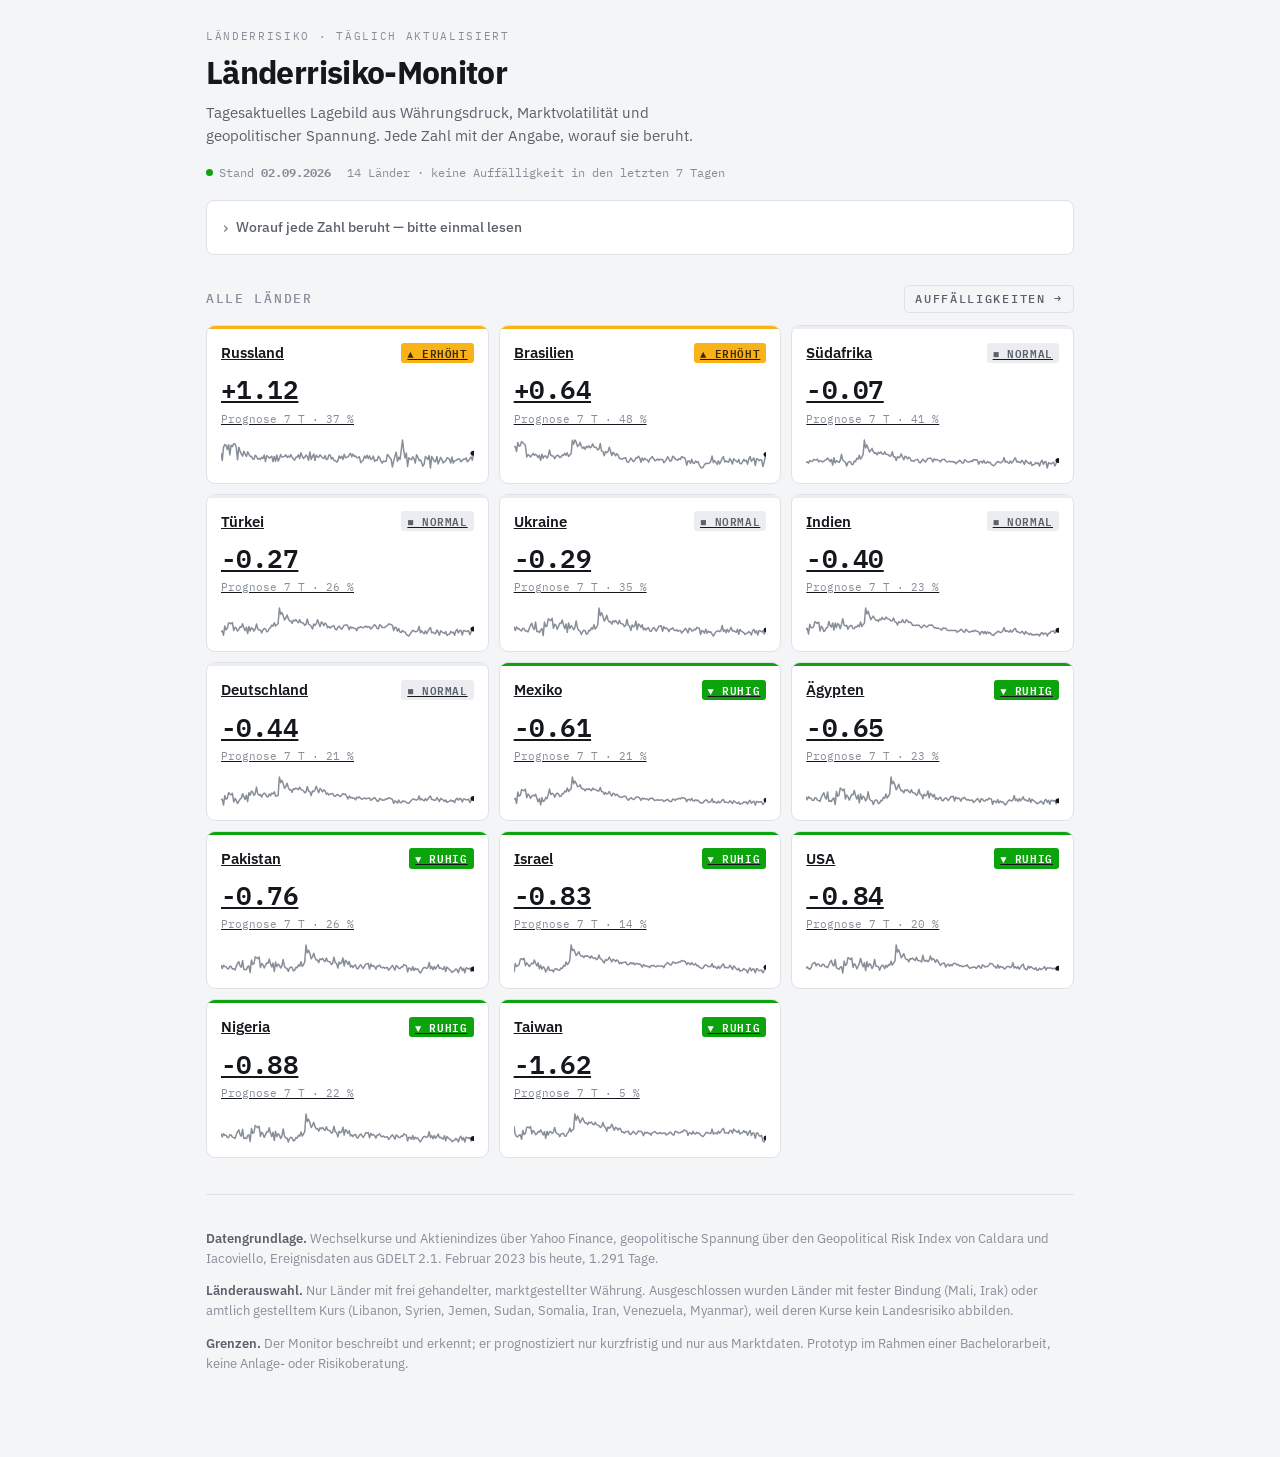
==== docs/index.html @ 59c21e2c "Auffälligkeit nur bei plötzlicher Bewegung; Ägypten robust" ====
<!doctype html>
<html lang="de">
<head>
<meta charset="utf-8">
<meta name="viewport" content="width=device-width,initial-scale=1">
<meta name="description" content="Tagesaktuelles Länderrisiko aus Währungsdruck, Marktvolatilität und geopolitischer Spannung.">
<meta name="color-scheme" content="light dark">
<title>Länderrisiko-Monitor</title>
<link rel="stylesheet" href="https://fonts.googleapis.com/css2?family=IBM+Plex+Sans:wght@400;500;600;700&family=IBM+Plex+Mono:wght@400;500;600&display=swap">
<style>
:root{
  --bg:#F4F5F7; --card:#FFFFFF; --sunk:#EBEDF1;
  --ink:#14171C; --ink2:#5A616B; --ink3:#878E99;
  --line:#DEE1E7; --line2:#EAECF0;
  --s1:#2a78d6; --s2:#eb6834; --s3:#1baf7a;
  --good:#0ca30c; --warn:#fab219; --serious:#ec835a; --crit:#d03b3b;
  --surface-viz:#fcfcfb;
  --shadow:0 1px 2px rgba(15,20,30,.06),0 6px 20px -10px rgba(15,20,30,.16);
  --sans:"IBM Plex Sans",system-ui,-apple-system,"Segoe UI",sans-serif;
  --mono:"IBM Plex Mono",ui-monospace,Menlo,monospace;
}
@media (prefers-color-scheme:dark){:root:not([data-theme="light"]){
  --bg:#0E1013; --card:#161A1F; --sunk:#1D2228;
  --ink:#E9ECF1; --ink2:#A2AAB6; --ink3:#727A87;
  --line:#272D35; --line2:#1F242B;
  --s1:#3987e5; --s2:#d95926; --s3:#199e70;
  --surface-viz:#1a1a19;
  --shadow:0 1px 2px rgba(0,0,0,.5),0 6px 20px -10px rgba(0,0,0,.7);
}}
:root[data-theme="dark"]{
  --bg:#0E1013; --card:#161A1F; --sunk:#1D2228;
  --ink:#E9ECF1; --ink2:#A2AAB6; --ink3:#727A87;
  --line:#272D35; --line2:#1F242B;
  --s1:#3987e5; --s2:#d95926; --s3:#199e70;
  --surface-viz:#1a1a19;
  --shadow:0 1px 2px rgba(0,0,0,.5),0 6px 20px -10px rgba(0,0,0,.7);
}
*{box-sizing:border-box}
body{background:var(--bg);color:var(--ink);font-family:var(--sans);font-size:15px;line-height:1.55;margin:0;-webkit-font-smoothing:antialiased}
.wrap{max-width:900px;margin:0 auto;padding:0 16px 72px}
header{padding:28px 0 18px}
.eyebrow{font-family:var(--mono);font-size:10.5px;letter-spacing:.16em;text-transform:uppercase;color:var(--ink3);margin:0 0 10px}
h1{font-size:clamp(24px,6vw,32px);font-weight:700;letter-spacing:-.02em;margin:0 0 10px;line-height:1.15}
.sub{color:var(--ink2);font-size:15px;margin:0 0 16px;max-width:60ch}
.stand{font-family:var(--mono);font-size:12px;color:var(--ink3);display:flex;gap:16px;flex-wrap:wrap;align-items:center}
.dot{width:7px;height:7px;border-radius:50%;background:var(--good);display:inline-block;margin-right:6px;vertical-align:1px}

details.method{background:var(--card);border:1px solid var(--line);border-radius:8px;margin:0 0 24px;overflow:hidden}
details.method summary{padding:13px 16px;cursor:pointer;font-size:13.5px;font-weight:500;color:var(--ink2);list-style:none;display:flex;align-items:center;gap:8px}
details.method summary::-webkit-details-marker{display:none}
details.method summary::before{content:"›";font-size:17px;color:var(--ink3);transition:transform .15s;display:inline-block}
details.method[open] summary::before{transform:rotate(90deg)}
.mbody{padding:0 16px 16px;font-size:13.5px;color:var(--ink2);border-top:1px solid var(--line2)}
.mbody p{margin:13px 0 0}
.mbody b{color:var(--ink);font-weight:600}

h2{font-size:13px;font-family:var(--mono);letter-spacing:.13em;text-transform:uppercase;color:var(--ink3);font-weight:500;margin:30px 0 12px}

.grid{display:grid;grid-template-columns:repeat(auto-fill,minmax(210px,1fr));gap:10px}
.ccard{background:var(--card);border:1px solid var(--line);border-radius:9px;padding:0;cursor:pointer;text-align:left;font:inherit;color:inherit;overflow:hidden;transition:border-color .12s,transform .12s;position:relative}
.ccard:hover{border-color:var(--ink3)}
.ccard:focus-visible{outline:2px solid var(--s1);outline-offset:2px}
.ccard[aria-pressed="true"]{border-color:var(--ink);box-shadow:var(--shadow)}
.stripe{height:3px;width:100%}
.cin{padding:12px 14px 13px}
.cname{font-weight:600;font-size:15px;display:flex;align-items:center;justify-content:space-between;gap:8px;margin-bottom:2px}
.cstat{font-family:var(--mono);font-size:10.5px;letter-spacing:.06em;text-transform:uppercase;padding:2px 6px;border-radius:3px;white-space:nowrap}
.cval{font-family:var(--mono);font-size:26px;font-weight:600;letter-spacing:-.02em;font-variant-numeric:tabular-nums;margin:4px 0 0}
.cmeta{font-family:var(--mono);font-size:11px;color:var(--ink3);margin-top:2px}
.spark{display:block;width:100%;height:34px;margin-top:8px}
.badge{position:absolute;top:11px;right:12px;font-family:var(--mono);font-size:9.5px;letter-spacing:.06em;text-transform:uppercase;background:var(--crit);color:#fff;padding:2px 5px;border-radius:3px}

.panel{background:var(--card);border:1px solid var(--line);border-radius:10px;box-shadow:var(--shadow);margin-top:14px;overflow:hidden}
.phead{padding:18px 18px 0;display:flex;flex-wrap:wrap;gap:18px 28px;align-items:flex-start}
.pt{font-size:21px;font-weight:700;letter-spacing:-.01em;margin:0;flex:1 1 100%}
.kpi{min-width:96px}
.klab{font-family:var(--mono);font-size:10px;letter-spacing:.1em;text-transform:uppercase;color:var(--ink3);margin-bottom:3px}
.kval{font-family:var(--mono);font-size:22px;font-weight:600;font-variant-numeric:tabular-nums;letter-spacing:-.02em}
.knote{font-size:11.5px;color:var(--ink3);margin-top:1px}

.vizwrap{padding:16px 18px 6px}
.legend{display:flex;gap:16px;flex-wrap:wrap;font-size:12.5px;color:var(--ink2);margin-bottom:10px}
.lg{display:flex;align-items:center;gap:6px}
.lgm{width:14px;height:2.5px;border-radius:2px;display:inline-block}
svg.chart{display:block;width:100%;height:auto;background:transparent;touch-action:pan-y}
/* Direktbeschriftung der Kurven nur, wenn Platz ist. Auf schmalen Schirmen
   uebernehmen Legende und Tabellenansicht die Identifikation der Serien. */
@media (max-width:640px){ .serienlabel{display:none} }
.tip{position:absolute;pointer-events:none;background:var(--card);border:1px solid var(--line);border-radius:6px;padding:8px 10px;font-family:var(--mono);font-size:11.5px;box-shadow:var(--shadow);opacity:0;transition:opacity .1s;z-index:5;white-space:nowrap}
.tip b{font-family:var(--sans);font-size:12px}
.tiprow{display:flex;justify-content:space-between;gap:14px;margin-top:3px}

.news{padding:4px 18px 18px}
.nday{border-top:1px solid var(--line2);padding:12px 0 2px}
.ndate{font-family:var(--mono);font-size:11px;color:var(--ink3);letter-spacing:.05em;margin-bottom:7px;display:flex;align-items:center;gap:8px}
.nitem{display:block;color:var(--ink);text-decoration:none;font-size:14px;padding:5px 0;border-bottom:1px solid transparent;line-height:1.4}
.nitem:hover{color:var(--s1)}
.ng{font-family:var(--mono);font-size:11px;color:var(--crit);margin-left:7px}
.empty{color:var(--ink3);font-size:13.5px;padding:14px 0}

footer{margin-top:36px;padding-top:20px;border-top:1px solid var(--line);font-size:12.5px;color:var(--ink3);line-height:1.6}
footer b{color:var(--ink2);font-weight:600}
.tblbtn{background:none;border:1px solid var(--line);color:var(--ink2);font:inherit;font-size:12px;padding:4px 10px;border-radius:5px;cursor:pointer;margin-left:auto}
.tblbtn:hover{border-color:var(--ink3)}
table{border-collapse:collapse;width:100%;font-size:12.5px;font-variant-numeric:tabular-nums;margin-top:10px}
th,td{text-align:right;padding:5px 8px;border-bottom:1px solid var(--line2);white-space:nowrap}
th:first-child,td:first-child{text-align:left}
thead th{font-family:var(--mono);font-size:10px;letter-spacing:.07em;text-transform:uppercase;color:var(--ink3);font-weight:500}
tbody td{font-family:var(--mono)}
.scroll{overflow-x:auto;max-height:300px;overflow-y:auto}

/* ---------- Länderseite ---------- */
.navbar{position:sticky;top:0;z-index:10;background:var(--bg);border-bottom:1px solid var(--line);
  display:flex;align-items:center;gap:12px;padding:12px 0;margin:0 0 18px}
.back{background:var(--card);border:1px solid var(--line);color:var(--ink);font:inherit;font-size:14px;
  padding:7px 13px 7px 10px;border-radius:7px;cursor:pointer;display:inline-flex;align-items:center;gap:6px}
.back:hover{border-color:var(--ink3)}
.back:focus-visible{outline:2px solid var(--s1);outline-offset:2px}
.navtitle{font-weight:600;font-size:16px}
.navstat{margin-left:auto;font-family:var(--mono);font-size:10.5px;letter-spacing:.06em;
  text-transform:uppercase;padding:3px 8px;border-radius:4px}
.hero{background:var(--card);border:1px solid var(--line);border-radius:11px;padding:20px;margin-bottom:12px;box-shadow:var(--shadow)}
.heroval{font-family:var(--mono);font-size:44px;font-weight:600;letter-spacing:-.03em;line-height:1;font-variant-numeric:tabular-nums}
.herolab{font-family:var(--mono);font-size:10.5px;letter-spacing:.1em;text-transform:uppercase;color:var(--ink3);margin-bottom:8px}
.heronote{font-size:13.5px;color:var(--ink2);margin-top:9px}
.kpis{display:grid;grid-template-columns:1fr 1fr;gap:10px;margin-bottom:12px}
.kbox{background:var(--card);border:1px solid var(--line);border-radius:9px;padding:14px 15px}
.sect{background:var(--card);border:1px solid var(--line);border-radius:11px;margin-bottom:12px;overflow:hidden}
.secthead{padding:15px 17px 0;display:flex;align-items:center;gap:10px;flex-wrap:wrap}
.secttitle{font-size:15px;font-weight:600;margin:0}
.sectnote{font-size:12.5px;color:var(--ink3);padding:2px 17px 0;margin:0 0 6px}
@media (max-width:520px){.heroval{font-size:38px}.kpis{grid-template-columns:1fr}}
</style>
</head>
<body>


<div class="wrap">

<section id="view-uebersicht">
  <header>
    <p class="eyebrow">Länderrisiko · täglich aktualisiert</p>
    <h1>Länderrisiko-Monitor</h1>
    <p class="sub">Tagesaktuelles Lagebild aus Währungsdruck, Marktvolatilität und geopolitischer Spannung. Jede Zahl mit der Angabe, worauf sie beruht.</p>
    <div class="stand"><span><span class="dot"></span>Stand <b id="stand"></b></span><span id="anzahl"></span></div>
  </header>

  <details class="method">
    <summary>Worauf jede Zahl beruht — bitte einmal lesen</summary>
    <div class="mbody">
      <p><b>Risikostand</b> ist ein z-Wert: wie weit das heutige Niveau vom eigenen Normalzustand des Landes der letzten 120 Tage abweicht. 0 bedeutet normal, +2 ungewöhnlich hoch. Er ist <b>beschreibend</b>, keine Vorhersage.</p>
      <p><b>Auffälligkeit</b> markiert Tage, an denen die Bewegung mehr als das 2,5-fache ihrer üblichen Streuung beträgt oder das Niveau über +1,5 liegt. Eine Messung der Gegenwart, kein Warnsignal für die Zukunft.</p>
      <p><b>Prognose 7 Tage</b> schätzt die Wahrscheinlichkeit, dass der Risikostand in einer Woche über +1,0 liegt — <b>ausschließlich aus der Eigenhistorie des Risikoindex</b>, nicht aus Nachrichtendaten. Daneben steht die auf einem abgetrennten Testfenster gemessene Güte.</p>
      <p><b>Keine Monatsprognose.</b> Auf 21 Tage Vorlauf liegt selbst das beste Modell auf Zufallsniveau.</p>
      <p><b>Nachrichten</b> aus GDELT, ausgewählt nach dem negativsten Goldstein-Wert des Tages, Überschriften aus den Quell-URLs abgeleitet. GDELT liefert hier <b>Kontext, keine Prognose</b>: in 47 geprüften Konstellationen war kein Prognosebeitrag nachweisbar.</p>
    </div>
  </details>

  <h2 style="display:flex;align-items:center;gap:12px">Alle Länder
    <a href="#/historie" class="tblbtn" style="margin-left:auto;text-decoration:none">Auffälligkeiten →</a></h2>
  <div class="grid" id="grid"></div>

  <footer>
    <p><b>Datengrundlage.</b> Wechselkurse und Aktienindizes über Yahoo Finance, geopolitische Spannung über den Geopolitical Risk Index von Caldara und Iacoviello, Ereignisdaten aus GDELT 2.1. Februar 2023 bis heute, 1.291 Tage.</p>
    <p><b>Länderauswahl.</b> Nur Länder mit frei gehandelter, marktgestellter Währung. Ausgeschlossen wurden Länder mit fester Bindung (Mali, Irak) oder amtlich gestelltem Kurs (Libanon, Syrien, Jemen, Sudan, Somalia, Iran, Venezuela, Myanmar), weil deren Kurse kein Landesrisiko abbilden.</p>
    <p><b>Grenzen.</b> Der Monitor beschreibt und erkennt; er prognostiziert nur kurzfristig und nur aus Marktdaten. Prototyp im Rahmen einer Bachelorarbeit, keine Anlage- oder Risikoberatung.</p>
  </footer>
</section>

<section id="view-land" hidden></section>
<section id="view-historie" hidden></section>
</div>
<script>
(async function(){
let D;
try{
  const r = await fetch("dashboard_data.json?v="+Date.now());
  if(!r.ok) throw new Error(r.status);
  D = await r.json();
}catch(e){
  document.querySelector(".wrap").innerHTML =
    '<div style="padding:60px 0;text-align:center;color:var(--ink2)">'+
    '<h1 style="font-size:20px;margin:0 0 10px">Daten nicht erreichbar</h1>'+
    '<p style="font-size:14px">Die Datei <code>dashboard_data.json</code> konnte nicht geladen werden. '+
    'Beim lokalen Öffnen bitte einen kleinen Server nutzen: <code>python3 -m http.server</code>.</p></div>';
  return;
}
const KAT = {waehrung:{n:"Währungsdruck",c:"var(--s1)"},markt:{n:"Marktvolatilität",c:"var(--s2)"},geopolitik:{n:"Geopolitik",c:"var(--s3)"}};

function stufe(z){
  if(z===null||z===undefined) return {l:"keine Daten",c:"var(--ink3)",bg:"var(--sunk)",i:"–"};
  if(z>=1.5) return {l:"hoch",c:"#fff",bg:"var(--crit)",i:"▲"};
  if(z>=0.5) return {l:"erhöht",c:"#3a2a08",bg:"var(--warn)",i:"▲"};
  if(z>=-0.5) return {l:"normal",c:"var(--ink2)",bg:"var(--sunk)",i:"■"};
  return {l:"ruhig",c:"#fff",bg:"var(--good)",i:"▼"};
}
const fmtD = s => { const [y,m,d]=s.split("-"); return d+"."+m+"."+y; };
const fmtD2 = s => s.slice(6,8)+"."+s.slice(4,6)+".";

function sparkline(vals){
  const v=vals.filter(x=>x!==null); if(v.length<2) return "";
  const mn=Math.min(...v), mx=Math.max(...v), r=(mx-mn)||1, W=200,H=34;
  const pts=vals.map((x,i)=>x===null?null:[i/(vals.length-1)*W,H-2-((x-mn)/r)*(H-6)]);
  let d="",started=false;
  pts.forEach(p=>{ if(!p){started=false;return;} d+=(started?"L":"M")+p[0].toFixed(1)+" "+p[1].toFixed(1)+" "; started=true; });
  const last=pts.filter(Boolean).pop();
  return '<svg class="spark" viewBox="0 0 '+W+' '+H+'" preserveAspectRatio="none" aria-hidden="true">'+
    '<path d="'+d+'" fill="none" stroke="var(--ink3)" stroke-width="1.5" vector-effect="non-scaling-stroke" stroke-linejoin="round"/>'+
    '<circle cx="'+last[0].toFixed(1)+'" cy="'+last[1].toFixed(1)+'" r="2.5" fill="var(--ink)"/></svg>';
}

const grid=document.getElementById("grid");
const vU=document.getElementById("view-uebersicht"), vL=document.getElementById("view-land"), vH=document.getElementById("view-historie");
document.getElementById("stand").textContent=fmtD(D.stand);
const codes=Object.keys(D.laender);
const nAuff=codes.filter(c=>D.laender[c].auffaellig.slice(-7).some(x=>x===1)).length;
document.getElementById("anzahl").textContent=codes.length+" Länder · "+(nAuff?nAuff+" mit Auffälligkeit in den letzten 7 Tagen":"keine Auffälligkeit in den letzten 7 Tagen");

codes.sort((a,b)=>D.laender[b].stand_z-D.laender[a].stand_z).forEach(code=>{
  const L=D.laender[code], s=stufe(L.stand_z);
  const recent=L.auffaellig.slice(-7).some(x=>x===1);
  const a=document.createElement("a");
  a.className="ccard"; a.href="#/land/"+code; a.dataset.code=code;
  a.innerHTML='<div class="stripe" style="background:'+s.bg+'"></div>'+
    (recent?'<span class="badge">auffällig</span>':'')+
    '<div class="cin"><div class="cname"><span>'+L.name+'</span>'+
    '<span class="cstat" style="background:'+s.bg+';color:'+s.c+'">'+s.i+' '+s.l+'</span></div>'+
    '<div class="cval">'+(L.stand_z>0?"+":"")+L.stand_z.toFixed(2)+'</div>'+
    '<div class="cmeta">'+(L.prognose_7t===null?'Prognose noch nicht verfügbar':'Prognose 7 T · '+Math.round(L.prognose_7t*100)+' %')+'</div>'+
    sparkline(L.risiko)+'</div>';
  grid.appendChild(a);
});

function chart(L){
  const W=760,H=250,PL=34,PR=14,PT=12,PB=26;
  const kats=Object.keys(L.kategorien);
  let all=[]; kats.forEach(k=>L.kategorien[k].forEach(v=>{if(v!==null)all.push(v)}));
  L.risiko.forEach(v=>{if(v!==null)all.push(v)});
  if(!all.length) return '<p class="empty">Keine Verlaufsdaten vorhanden.</p>';
  const mn=Math.min(...all), mx=Math.max(...all), pad=(mx-mn)*0.08||1;
  const y0=mn-pad, y1=mx+pad;
  const X=i=>PL+i/(L.daten.length-1)*(W-PL-PR);
  const Y=v=>PT+(1-(v-y0)/(y1-y0))*(H-PT-PB);
  const path=(arr)=>{let d="",st=false;arr.forEach((v,i)=>{if(v===null){st=false;return;}d+=(st?"L":"M")+X(i).toFixed(1)+" "+Y(v).toFixed(1)+" ";st=true;});return d;};

  let g="";
  [-3,-2,-1,0,1,2,3].filter(t=>t>y0&&t<y1).forEach(t=>{
    g+='<line x1="'+PL+'" y1="'+Y(t).toFixed(1)+'" x2="'+(W-PR)+'" y2="'+Y(t).toFixed(1)+'" stroke="var(--line)" stroke-width="1" stroke-dasharray="'+(t===0?"":"2 4")+'"/>'+
       '<text x="'+(PL-7)+'" y="'+(Y(t)+3.5).toFixed(1)+'" text-anchor="end" font-family="var(--mono)" font-size="10" fill="var(--ink3)">'+(t>0?"+":"")+t+'</text>';
  });
  let ticks="";
  const step=Math.max(1,Math.floor(L.daten.length/5));
  for(let i=0;i<L.daten.length;i+=step){
    ticks+='<text x="'+X(i).toFixed(1)+'" y="'+(H-8)+'" text-anchor="middle" font-family="var(--mono)" font-size="10" fill="var(--ink3)">'+fmtD(L.daten[i]).slice(0,6)+'</text>';
  }
  let auf="";
  L.auffaellig.forEach((a,i)=>{ if(a===1) auf+='<line x1="'+X(i).toFixed(1)+'" y1="'+PT+'" x2="'+X(i).toFixed(1)+'" y2="'+(H-PB)+'" stroke="var(--crit)" stroke-width="1" opacity=".16"/>'; });

  let lines='<path d="'+path(L.risiko)+'" fill="none" stroke="var(--ink)" stroke-width="2.5" stroke-linejoin="round" opacity=".92"/>';
  kats.forEach(k=>{ lines+='<path d="'+path(L.kategorien[k])+'" fill="none" stroke="'+KAT[k].c+'" stroke-width="2" stroke-linejoin="round"/>'; });
  // Keine Direktbeschriftung: am rechten Rand enden die Kurven oft dicht
  // beieinander, die Beschriftungen wuerden sich ueberlagern. Identitaet
  // tragen die Legende darueber und die Tabellenansicht.
  const labels="";
  return '<svg class="chart" viewBox="0 0 '+W+' '+H+'" role="img" aria-label="Risikoverlauf '+L.name+'">'+
    g+auf+ticks+lines+labels+
    '<rect x="'+PL+'" y="'+PT+'" width="'+(W-PL-PR)+'" height="'+(H-PT-PB)+'" fill="transparent"/>'+
    '<line id="cross" x1="0" y1="'+PT+'" x2="0" y2="'+(H-PB)+'" stroke="var(--ink3)" stroke-width="1" opacity="0"/></svg>';
}

function tabelle(L){
  const kats=Object.keys(L.kategorien);
  let h='<div class="scroll"><table><thead><tr><th>Datum</th><th>Risiko</th>'+
    kats.map(k=>'<th>'+KAT[k].n+'</th>').join("")+'<th>Auffällig</th></tr></thead><tbody>';
  for(let i=L.daten.length-1;i>=0;i--){
    h+='<tr><td>'+fmtD(L.daten[i])+'</td><td>'+(L.risiko[i]===null?"–":L.risiko[i].toFixed(2))+'</td>'+
      kats.map(k=>'<td>'+(L.kategorien[k][i]===null?"–":L.kategorien[k][i].toFixed(2))+'</td>').join("")+
      '<td>'+(L.auffaellig[i]?"ja":"")+'</td></tr>';
  }
  return h+'</tbody></table></div>';
}

function nachrichtenBlock(L){
  const tage=Object.keys(L.nachrichten).sort().reverse();
  if(!tage.length) return '<p class="empty" style="padding:0 17px 16px">Für die letzten Tage liegen keine ableitbaren Überschriften vor.</p>';
  const auffTage=new Set(L.daten.filter((_,i)=>L.auffaellig[i]===1).map(d=>d.replace(/-/g,"")));
  return tage.map(t=>{
    const auff=auffTage.has(t);
    return '<div class="nday"><div class="ndate">'+fmtD2(t)+
      (auff?' <span style="color:var(--crit)">· auffälliger Tag</span>':"")+'</div>'+
      L.nachrichten[t].map(n=>'<a class="nitem" href="'+n.url+'" target="_blank" rel="noopener">'+
        n.titel+'<span class="ng">'+n.gold+'</span></a>').join("")+'</div>';
  }).join("");
}

function landSeite(code){
  const L=D.laender[code], s=stufe(L.stand_z);
  const kats=Object.keys(L.kategorien);
  const idx=codes.indexOf(code);
  const rang=[...codes].sort((a,b)=>D.laender[b].stand_z-D.laender[a].stand_z).indexOf(code)+1;

  vL.innerHTML='<div class="navbar"><button class="back" id="zurueck">‹ Alle Länder</button>'+
    '<span class="navtitle">'+L.name+'</span>'+
    '<span class="navstat" style="background:'+s.bg+';color:'+s.c+'">'+s.i+' '+s.l+'</span></div>'+

    '<div class="hero"><div class="herolab">Risikostand · '+fmtD(L.stand_datum)+'</div>'+
    '<div class="heroval" style="color:'+(L.stand_z>=0.5?"var(--crit)":"var(--ink)")+'">'+
      (L.stand_z>0?"+":"")+L.stand_z.toFixed(2)+'</div>'+
    '<p class="heronote">Abweichung vom eigenen Normalzustand der letzten 120 Tage. '+
      'Platz '+rang+' von '+codes.length+' im heutigen Vergleich. Beschreibend, keine Vorhersage.</p></div>'+

    '<div class="kpis">'+
    '<div class="kbox"><div class="klab">Prognose 7 Tage</div><div class="kval">'+Math.round(L.prognose_7t*100)+' %</div>'+
      '<div class="knote">Güte AUC '+L.prognose_auc.toFixed(2)+' · nur Marktdaten, ohne GDELT</div></div>'+
    '<div class="kbox"><div class="klab">Auffällige Tage</div><div class="kval">'+L.auffaellig.reduce((a,b)=>a+b,0)+'</div>'+
      '<div class="knote">von '+L.daten.length+' gezeigten Tagen</div></div></div>'+

    '<div class="sect"><div class="secthead"><h3 class="secttitle">Verlauf nach Kategorie</h3>'+
      '<button class="tblbtn" id="tbtn">Tabelle</button></div>'+
      '<p class="sectnote">Alle Kurven als z-Werte, dadurch untereinander vergleichbar.</p>'+
      '<div class="vizwrap"><div class="legend">'+
      '<span class="lg"><span class="lgm" style="background:var(--ink)"></span>Gesamtrisiko</span>'+
      kats.map(k=>'<span class="lg"><span class="lgm" style="background:'+KAT[k].c+'"></span>'+KAT[k].n+'</span>').join("")+
      '<span class="lg"><span class="lgm" style="background:var(--crit);opacity:.3"></span>auffälliger Tag</span></div>'+
      '<div style="position:relative" id="cwrap">'+chart(L)+'<div class="tip" id="tip"></div></div>'+
      '<div id="tbl" hidden>'+tabelle(L)+'</div></div></div>'+

    '<div class="sect"><div class="secthead"><h3 class="secttitle">Aktuelle Ereignisse</h3></div>'+
      '<p class="sectnote">Meldungen mit dem stärksten Konfliktbezug je Tag, neueste zuerst. '+
      'Die Zahl rechts ist der Goldstein-Wert — je negativer, desto konfliktträchtiger. '+
      'Überschriften aus den Quell-URLs abgeleitet.</p>'+
      '<div class="news">'+nachrichtenBlock(L)+'</div></div>';

  document.getElementById("zurueck").onclick=()=>{location.hash="#/";};
  const btn=document.getElementById("tbtn"), tbl=document.getElementById("tbl"),
        viz=document.querySelector("#cwrap");
  btn.onclick=()=>{ const zeigen=tbl.hidden; tbl.hidden=!zeigen; viz.parentElement.querySelector("#cwrap").hidden=zeigen;
    btn.textContent=zeigen?"Diagramm":"Tabelle"; };
  hover(L);
}

function hover(L){
  const kats=Object.keys(L.kategorien);
  const svg=document.querySelector("#cwrap svg"), tip=document.getElementById("tip"),
        cross=svg.querySelector("#cross"), wrap=document.getElementById("cwrap");
  const W=760,PL=34,PR=14;
  function move(ev){
    const r=svg.getBoundingClientRect();
    const cx=(ev.touches?ev.touches[0].clientX:ev.clientX)-r.left;
    let i=Math.round(((cx/r.width*W)-PL)/(W-PL-PR)*(L.daten.length-1));
    i=Math.max(0,Math.min(L.daten.length-1,i));
    const px=PL+i/(L.daten.length-1)*(W-PL-PR);
    cross.setAttribute("x1",px.toFixed(1)); cross.setAttribute("x2",px.toFixed(1));
    cross.setAttribute("opacity",".55");
    tip.innerHTML='<b>'+fmtD(L.daten[i])+'</b>'+
      '<div class="tiprow"><span>Gesamt</span><span>'+(L.risiko[i]===null?"–":(L.risiko[i]>0?"+":"")+L.risiko[i].toFixed(2))+'</span></div>'+
      kats.map(k=>'<div class="tiprow"><span style="color:'+KAT[k].c+'">'+KAT[k].n+'</span><span>'+
        (L.kategorien[k][i]===null?"–":(L.kategorien[k][i]>0?"+":"")+L.kategorien[k][i].toFixed(2))+'</span></div>').join("")+
      (L.auffaellig[i]?'<div class="tiprow" style="color:var(--crit)"><span>auffälliger Tag</span><span></span></div>':"");
    tip.style.opacity="1";
    const tw=tip.offsetWidth;
    tip.style.left=Math.max(0,Math.min(wrap.offsetWidth-tw,cx-tw/2))+"px";
    tip.style.top="6px";
  }
  svg.addEventListener("mousemove",move);
  svg.addEventListener("touchmove",move,{passive:true});
  svg.addEventListener("mouseleave",()=>{tip.style.opacity="0";cross.setAttribute("opacity","0")});
}

function historieDaten(){
  // Aus den Laenderreihen selbst abgeleitet, damit die Ansicht nicht von einem
  // separaten Feld abhaengt -- die Artefaktversion hat keines.
  if(Array.isArray(D.auffaelligkeiten) && D.auffaelligkeiten.length) return D.auffaelligkeiten;
  const out=[];
  Object.keys(D.laender).forEach(c=>{
    const L=D.laender[c];
    L.auffaellig.forEach((a,i)=>{ if(a===1) out.push({datum:L.daten[i],code:c,land:L.name,z:L.risiko[i]}); });
  });
  return out.sort((a,b)=>a.datum<b.datum?1:-1).slice(0,300);
}

function historieSeite(){
  const h=historieDaten();
  const nachTag={};
  h.forEach(x=>{ (nachTag[x.datum]=nachTag[x.datum]||[]).push(x); });
  const tage=Object.keys(nachTag).sort().reverse();
  const inhalt = tage.length ? tage.map(t=>{
    const eintr=nachTag[t].slice().sort((a,b)=>(b.z||0)-(a.z||0));
    return '<div class="nday"><div class="ndate">'+fmtD(t)+'</div>'+
      eintr.map(e=>{ const s=stufe(e.z);
        return '<a class="nitem" href="#/land/'+e.code+'" style="display:flex;justify-content:space-between;gap:12px;align-items:center">'+
          '<span>'+e.land+'</span><span class="cstat" style="background:'+s.bg+';color:'+s.c+'">'+
          (e.z===null?"–":(e.z>0?"+":"")+e.z.toFixed(2))+'</span></a>'; }).join("")+'</div>';
  }).join("") : '<p class="empty">Bislang keine Auffälligkeiten erfasst.</p>';

  vH.innerHTML='<div class="navbar"><button class="back" id="zurueck2">‹ Alle Länder</button>'+
    '<span class="navtitle">Auffälligkeiten</span></div>'+
    '<div class="sect"><div class="secthead"><h3 class="secttitle">Chronologie</h3></div>'+
    '<p class="sectnote">Tage, an denen ein Land ungewöhnlich stark nach oben von seinem Normalzustand abwich — '+
    'durch eine Bewegung über dem 2,5-fachen der üblichen Streuung oder ein Niveau über +1,5. Antippen öffnet das Land.</p>'+
    '<div class="news">'+inhalt+'</div></div>';
  document.getElementById("zurueck2").onclick=()=>{location.hash="#/";};
}

function route(){
  const m=location.hash.match(/^#\/land\/([A-Z]{2})$/);
  vU.hidden=true; vL.hidden=true; vH.hidden=true;
  if(m && D.laender[m[1]]){
    vL.hidden=false; landSeite(m[1]); window.scrollTo(0,0);
  }else if(location.hash==="#/historie"){
    vH.hidden=false; historieSeite(); window.scrollTo(0,0);
  }else{
    vU.hidden=false; vL.innerHTML=""; vH.innerHTML="";
  }
}
window.addEventListener("hashchange",route);
route();
})();
</script>

</body>
</html>
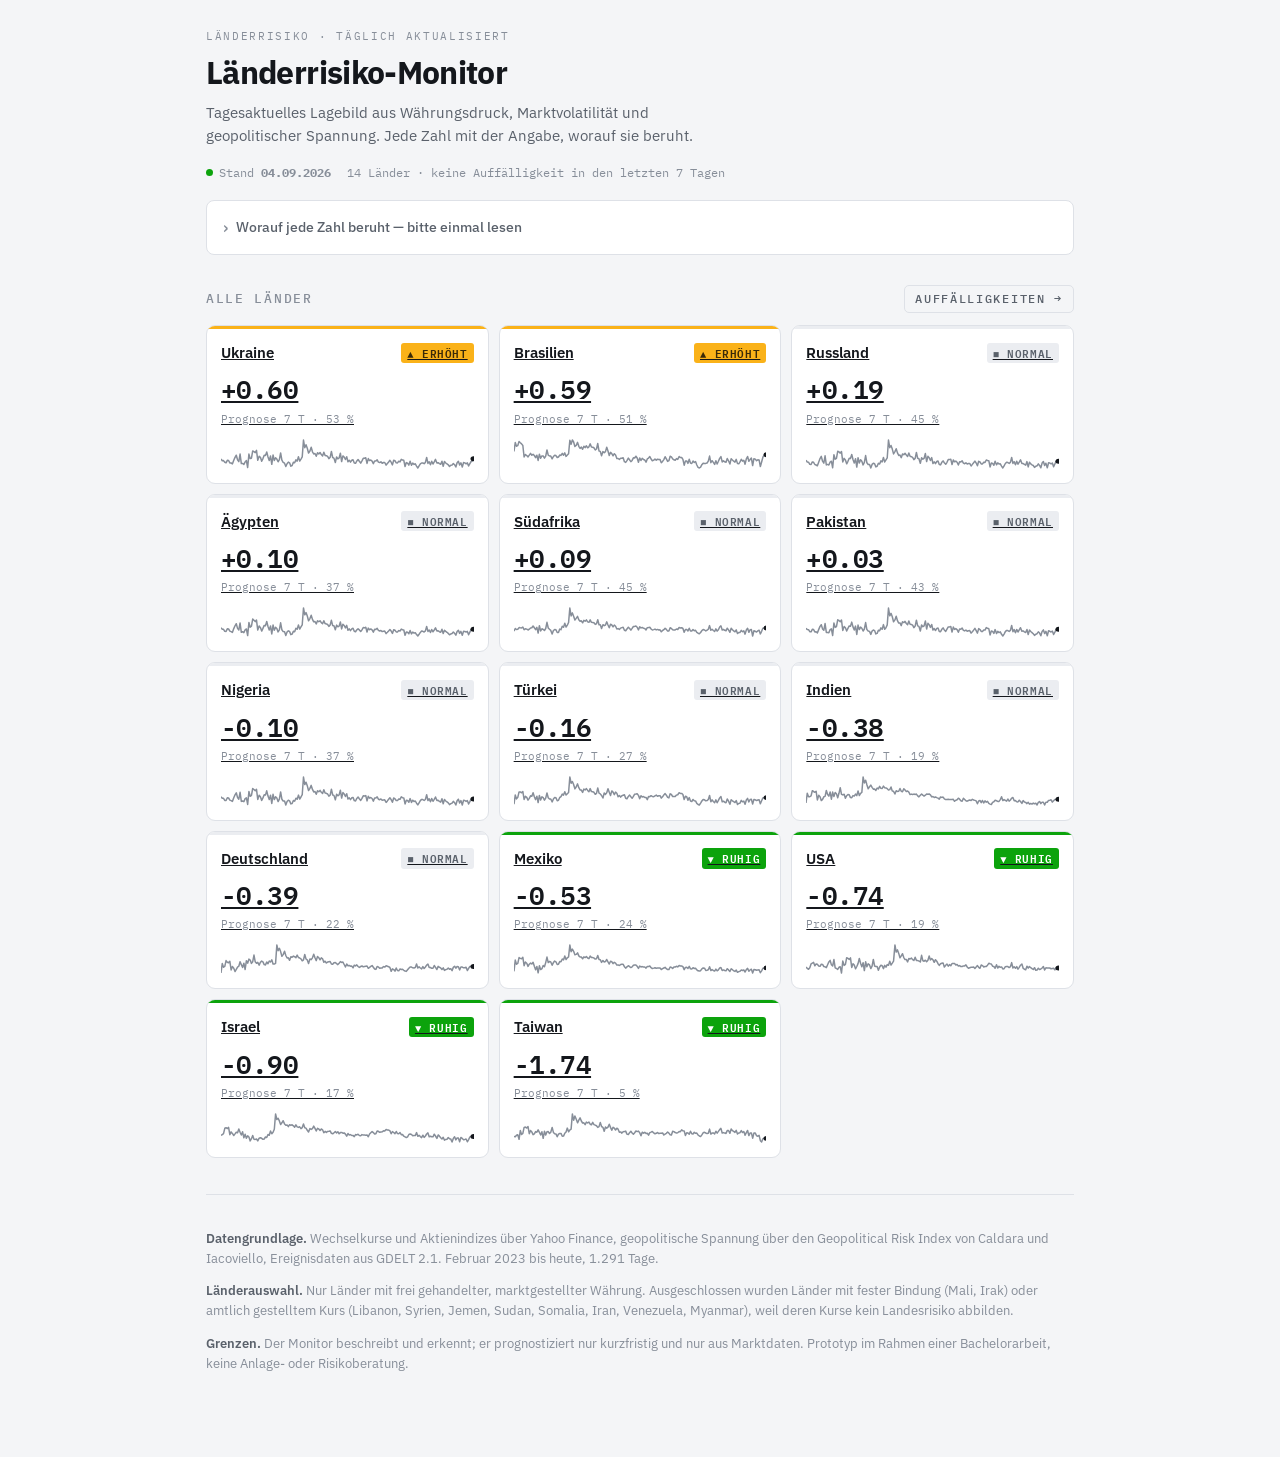
==== commit 5ea85736: "GDELT-Historie, Krisen, Weltbank-Steckbrief, Modellvergleich" ====
--- a/docs/index.html
+++ b/docs/index.html
@@ -124,12 +124,31 @@
 .herolab{font-family:var(--mono);font-size:10.5px;letter-spacing:.1em;text-transform:uppercase;color:var(--ink3);margin-bottom:8px}
 .heronote{font-size:13.5px;color:var(--ink2);margin-top:9px}
 .kpis{display:grid;grid-template-columns:1fr 1fr;gap:10px;margin-bottom:12px}
+.kpi3{grid-template-columns:1fr 1fr 1fr}
+.kbad{color:var(--ink3)}
 .kbox{background:var(--card);border:1px solid var(--line);border-radius:9px;padding:14px 15px}
+.sbrief{display:flex;flex-wrap:wrap;gap:6px 18px;margin:2px 0 10px}
+.sb{font-size:12px;color:var(--ink3);display:flex;gap:6px;align-items:baseline}
+.sb b{font-weight:600;color:var(--ink2);font-family:var(--mono);font-variant-numeric:tabular-nums}
+.sb i{font-style:normal;font-size:10.5px;opacity:.7}
+.ueber{font-size:13px;color:var(--ink2);line-height:1.55;margin:0 0 16px;max-width:70ch}
+.sbquelle{font-size:11px;color:var(--ink3);margin:-6px 0 12px}
+.krise{display:flex;gap:12px;align-items:flex-start;padding:12px 15px;border-bottom:1px solid var(--line)}
+.krise:last-child{border-bottom:none}
+.kdot{width:8px;height:8px;border-radius:50%;margin-top:6px;flex:0 0 8px}
+.ktitel{font-weight:600;font-size:13.5px;display:flex;flex-wrap:wrap;gap:8px;align-items:baseline}
+.kstufe{font-family:var(--mono);font-size:10px;letter-spacing:.08em;text-transform:uppercase;
+  border:1px solid var(--line);border-radius:4px;padding:1px 5px;color:var(--ink3)}
+.klaufend{border-color:var(--crit);color:var(--crit)}
+.kzeit{font-family:var(--mono);font-size:11px;color:var(--ink3);margin-top:2px}
+.ktext{font-size:12.5px;color:var(--ink2);margin-top:4px;line-height:1.45}
+.kzahl{font-family:var(--mono);font-size:11.5px;color:var(--ink3);margin-top:3px}
 .sect{background:var(--card);border:1px solid var(--line);border-radius:11px;margin-bottom:12px;overflow:hidden}
 .secthead{padding:15px 17px 0;display:flex;align-items:center;gap:10px;flex-wrap:wrap}
 .secttitle{font-size:15px;font-weight:600;margin:0}
 .sectnote{font-size:12.5px;color:var(--ink3);padding:2px 17px 0;margin:0 0 6px}
-@media (max-width:520px){.heroval{font-size:38px}.kpis{grid-template-columns:1fr}}
+@media (max-width:760px){.kpi3{grid-template-columns:1fr 1fr}}
+@media (max-width:520px){.heroval{font-size:38px}.kpis,.kpi3{grid-template-columns:1fr}}
 </style>
 </head>
 <body>
@@ -293,6 +312,78 @@
   }).join("");
 }
 
+// Laufende und zurueckliegende Lagen. Bewusst MIT Ende-Datum und mit dem
+// Rohanteil neben dem z-Wert: eine Lage kann abgeklungen sein, obwohl das
+// Niveau hoch bleibt -- weil das hohe Niveau die Normallage des Landes ist.
+function krisenBlock(L){
+  const K = L.krisen || [];
+  if(!K.length) return '<p class="empty" style="padding:0 17px 16px">'+
+    'Keine auff\u00e4lligen Lagen erkannt. Das hei\u00dft nicht "ruhig", sondern '+
+    '"nicht ungew\u00f6hnlich f\u00fcr dieses Land".</p>';
+  const farbe = {konflikt:'var(--crit)', protest:'#c8863c', zwang:'#7a6ea8'};
+  return K.map(function(k){
+    return '<div class="krise"><span class="kdot" style="background:'+(farbe[k.art]||'var(--ink3)')+
+      ';opacity:'+(k.laufend?1:.35)+'"></span><div style="flex:1">'+
+      '<div class="ktitel">'+k.name+
+        '<span class="kstufe'+(k.laufend?' klaufend':'')+'">'+(k.laufend?'l\u00e4uft \u00b7 ':'')+k.stufe+'</span></div>'+
+      '<div class="kzeit">'+fmtD(k.von)+' \u2013 '+(k.laufend?'heute':fmtD(k.bis))+' \u00b7 '+k.tage+' Tage</div>'+
+      '<div class="ktext">'+k.beschreibung+'</div>'+
+      '<div class="kzahl">Anteil '+String(k.anteil).replace('.',',')+' % gegen '+
+        String(k.anteil_normal).replace('.',',')+' % \u00fcblich \u00b7 Spitze '+
+        String(k.spitze_z).replace('.',',')+' \u03c3 am '+fmtD(k.spitze_am)+'</div>'+
+      '</div></div>';
+  }).join("");
+}
+
+// Steckbrief. Bewusst klein und in gedaempftem Grau: Kontext, kein
+// Blickfang. Jede Zahl traegt ihr Berichtsjahr -- die Weltbank liefert je
+// nach Land unterschiedlich aktuelle Staende, und eine Zahl ohne Jahr ist
+// eine Zahl unbekannten Alters.
+function zahl(n, k){
+  if(n>=1e9) return (n/1e9).toFixed(k===undefined?1:k).replace('.',',')+' Mrd.';
+  if(n>=1e6) return (n/1e6).toFixed(1).replace('.',',')+' Mio.';
+  if(n>=1e3) return Math.round(n).toLocaleString('de-DE');
+  return n.toFixed(1).replace('.',',');
+}
+function steckbrief(L){
+  const S = L.steckbrief || {};
+  const F = [
+    ['bevoelkerung','Bevölkerung', v=>zahl(v)],
+    ['flaeche','Fläche', v=>zahl(v)+' km\u00b2'],
+    ['bip_kopf','BIP pro Kopf', v=>Math.round(v).toLocaleString('de-DE')+' US$'],
+    ['wachstum','BIP-Wachstum', v=>(v>0?'+':'')+v.toFixed(1).replace('.',',')+' %'],
+    ['inflation','Inflation', v=>(v>0?'+':'')+v.toFixed(1).replace('.',',')+' %'],
+  ];
+  const teile = F.filter(f=>S[f[0]]).map(function(f){
+    const e=S[f[0]];
+    return '<span class="sb">'+f[1]+' <b>'+f[2](e.wert)+'</b> <i>'+e.jahr+'</i></span>';
+  });
+  let h = teile.length
+    ? '<div class="sbrief">'+teile.join('')+'</div>'+
+      '<p class="sbquelle">Quelle: Weltbank, World Development Indicators \u00b7 '+
+      'Jahr je Kennzahl angegeben.</p>'
+    : '<p class="sbquelle">Für dieses Land liegen keine Weltbank-Kennzahlen vor \u2014 '+
+      'Taiwan ist kein Mitglied der Weltbank und in ihrer Datenbank nicht enthalten.</p>';
+  if(L.ueberblick) h += '<p class="ueber">'+L.ueberblick+'</p>';
+  return h;
+}
+
+function fmtAuc(a){return a==null?'\u2014':a.toFixed(2).replace('.',',');}
+
+// Prognosekachel. Die Guete steht bewusst direkt unter der Prozentzahl und
+// nicht im Kleingedruckten: eine Prognose ohne ihre gemessene Trennschaerfe
+// ist eine Behauptung. Liegt die AUC unter 0,55, wird die Kachel gedaempft
+// dargestellt und ausdruecklich als nicht belastbar bezeichnet.
+function prognoseBox(titel, p, auc, erlaeuterung){
+  if(p===null||p===undefined) return '<div class="kbox"><div class="klab">'+titel+'</div>'+
+    '<div class="kval kbad">\u2014</div><div class="knote">Noch zu wenig Historie f\u00fcr dieses Modell.</div></div>';
+  var schwach = (auc==null || auc < 0.55);
+  return '<div class="kbox"><div class="klab">'+titel+'</div>'+
+    '<div class="kval'+(schwach?' kbad':'')+'">'+Math.round(p*100)+' %</div>'+
+    '<div class="knote">AUC '+fmtAuc(auc)+(schwach?' \u2014 nicht belastbar, Zufallsniveau':'')+
+    '<br>'+erlaeuterung+'</div></div>';
+}
+
 function landSeite(code){
   const L=D.laender[code], s=stufe(L.stand_z);
   const kats=Object.keys(L.kategorien);
@@ -303,17 +394,36 @@
     '<span class="navtitle">'+L.name+'</span>'+
     '<span class="navstat" style="background:'+s.bg+';color:'+s.c+'">'+s.i+' '+s.l+'</span></div>'+
 
+    steckbrief(L)+
+
     '<div class="hero"><div class="herolab">Risikostand · '+fmtD(L.stand_datum)+'</div>'+
     '<div class="heroval" style="color:'+(L.stand_z>=0.5?"var(--crit)":"var(--ink)")+'">'+
       (L.stand_z>0?"+":"")+L.stand_z.toFixed(2)+'</div>'+
     '<p class="heronote">Abweichung vom eigenen Normalzustand der letzten 120 Tage. '+
       'Platz '+rang+' von '+codes.length+' im heutigen Vergleich. Beschreibend, keine Vorhersage.</p></div>'+
 
-    '<div class="kpis">'+
-    '<div class="kbox"><div class="klab">Prognose 7 Tage</div><div class="kval">'+Math.round(L.prognose_7t*100)+' %</div>'+
-      '<div class="knote">Güte AUC '+L.prognose_auc.toFixed(2)+' · nur Marktdaten, ohne GDELT</div></div>'+
+    '<div class="sect"><div class="secthead"><h3 class="secttitle">Krisen</h3></div>'+
+      '<p class="sectnote">Aus den GDELT-Ereignisdaten erkannte Lagen, gemessen an der '+
+      'Normallage dieses Landes über 180 Tage. Eine Lage beginnt, wenn ihr Anteil fünf Tage '+
+      'in Folge 1,5 Standardabweichungen darüber liegt, und endet erst nach sieben Tagen '+
+      'darunter — deshalb zerfällt ein langer Konflikt nicht in viele Einzelmeldungen. '+
+      'Erkennung der Gegenwart, keine Vorhersage.</p>'+
+      krisenBlock(L)+'</div>'+
+
+    '<div class="kpis kpi3">'+
+    prognoseBox('Marktmodell', L.prognose_7t, L.prognose_auc,
+                'Fortschreibung des Index aus sich selbst.')+
+    prognoseBox('Ereignismodell', L.prognose_gdelt_7t, L.prognose_gdelt_auc,
+                'Ausschließlich GDELT-Ereignisdaten.')+
     '<div class="kbox"><div class="klab">Auffällige Tage</div><div class="kval">'+L.auffaellig.reduce((a,b)=>a+b,0)+'</div>'+
       '<div class="knote">von '+L.daten.length+' gezeigten Tagen</div></div></div>'+
+    '<p class="sectnote" style="margin:-4px 0 14px">'+
+      'Beide Prognosen schätzen dieselbe Zielgröße: Anspannung mindestens 1 Standardabweichung '+
+      'über dem eigenen 120-Tage-Mittel, in 5 Handelstagen. Die AUC misst, wie gut das Modell '+
+      'zwischen Tagen mit und ohne Folgeanspannung trennt (0,50 = Münzwurf). '+
+      'Messlatte ohne Modell — einfach das heutige Niveau fortschreiben: AUC '+
+      (L.prognose_persistenz_auc==null?'nicht berechenbar':fmtAuc(L.prognose_persistenz_auc))+'. '+
+      'Ein Modell, das diese Zahl nicht schlägt, hat nichts gelernt.</p>'+
 
     '<div class="sect"><div class="secthead"><h3 class="secttitle">Verlauf nach Kategorie</h3>'+
       '<button class="tblbtn" id="tbtn">Tabelle</button></div>'+
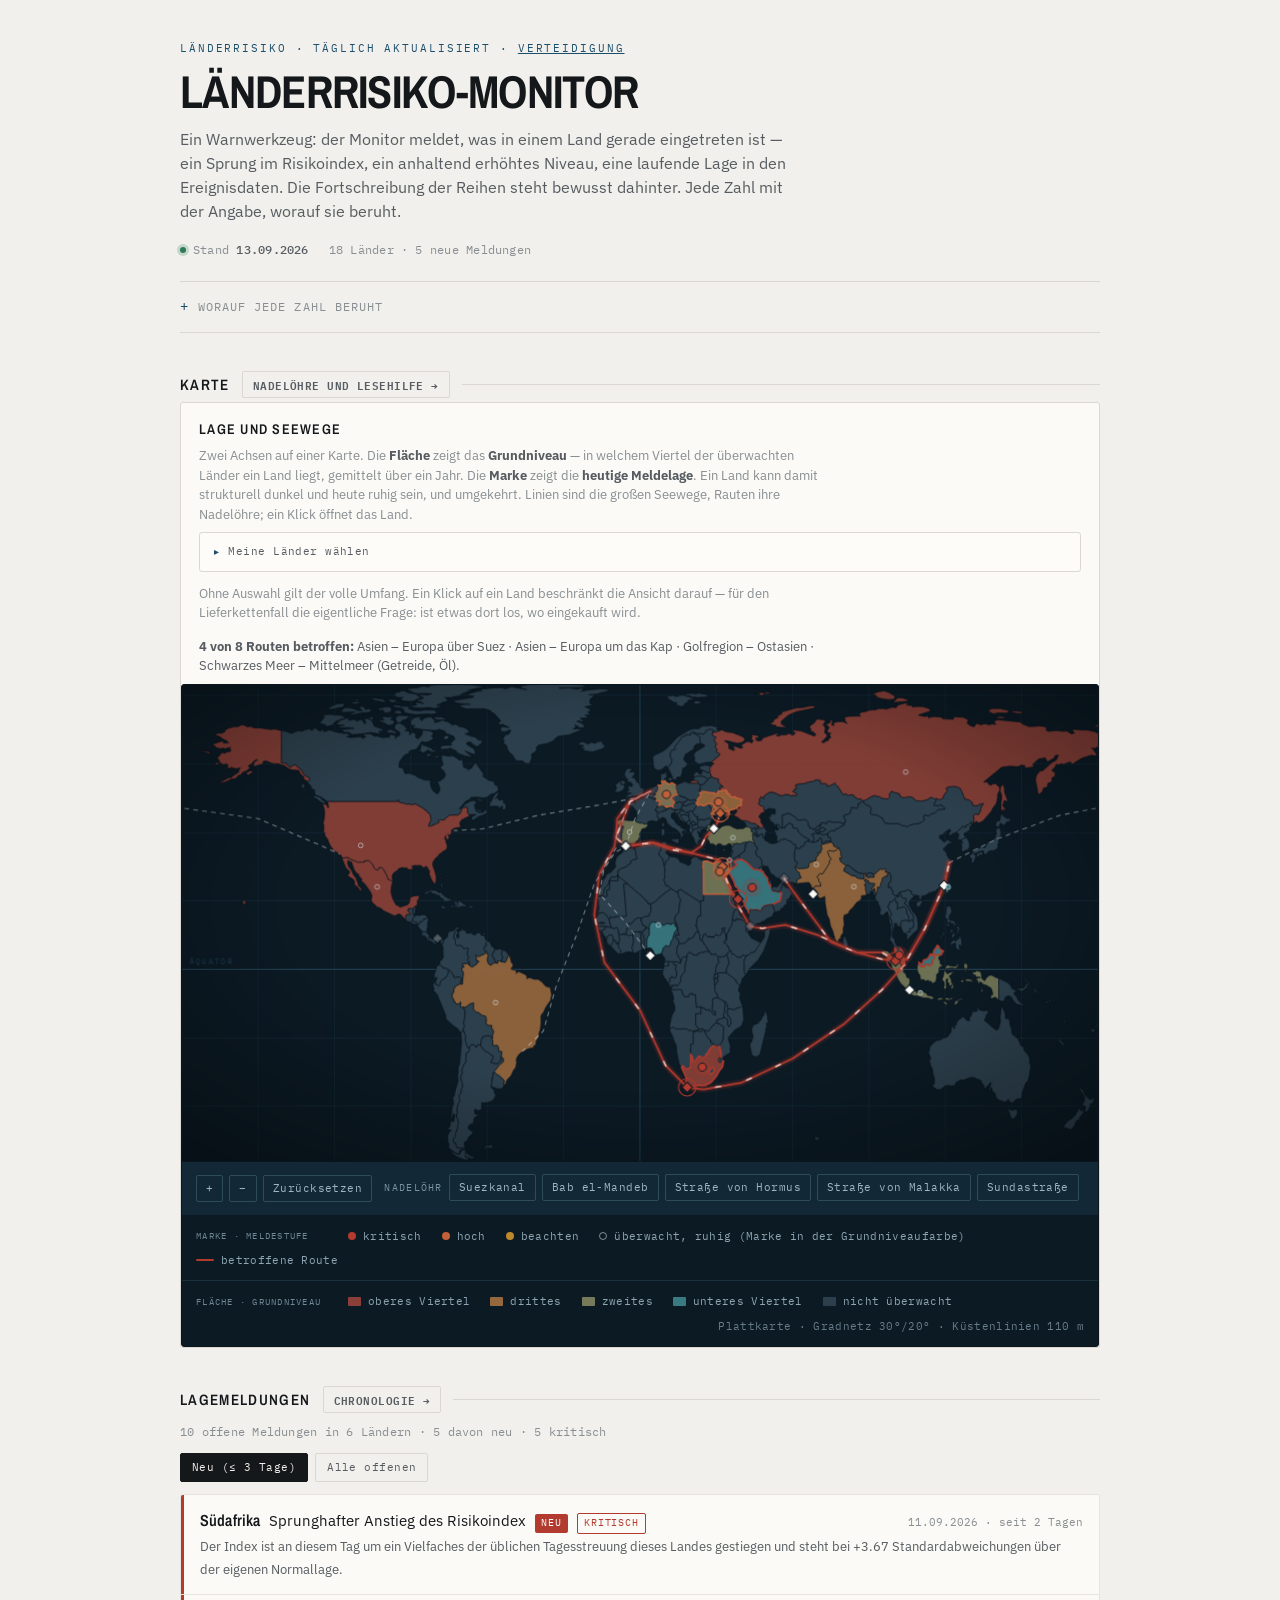
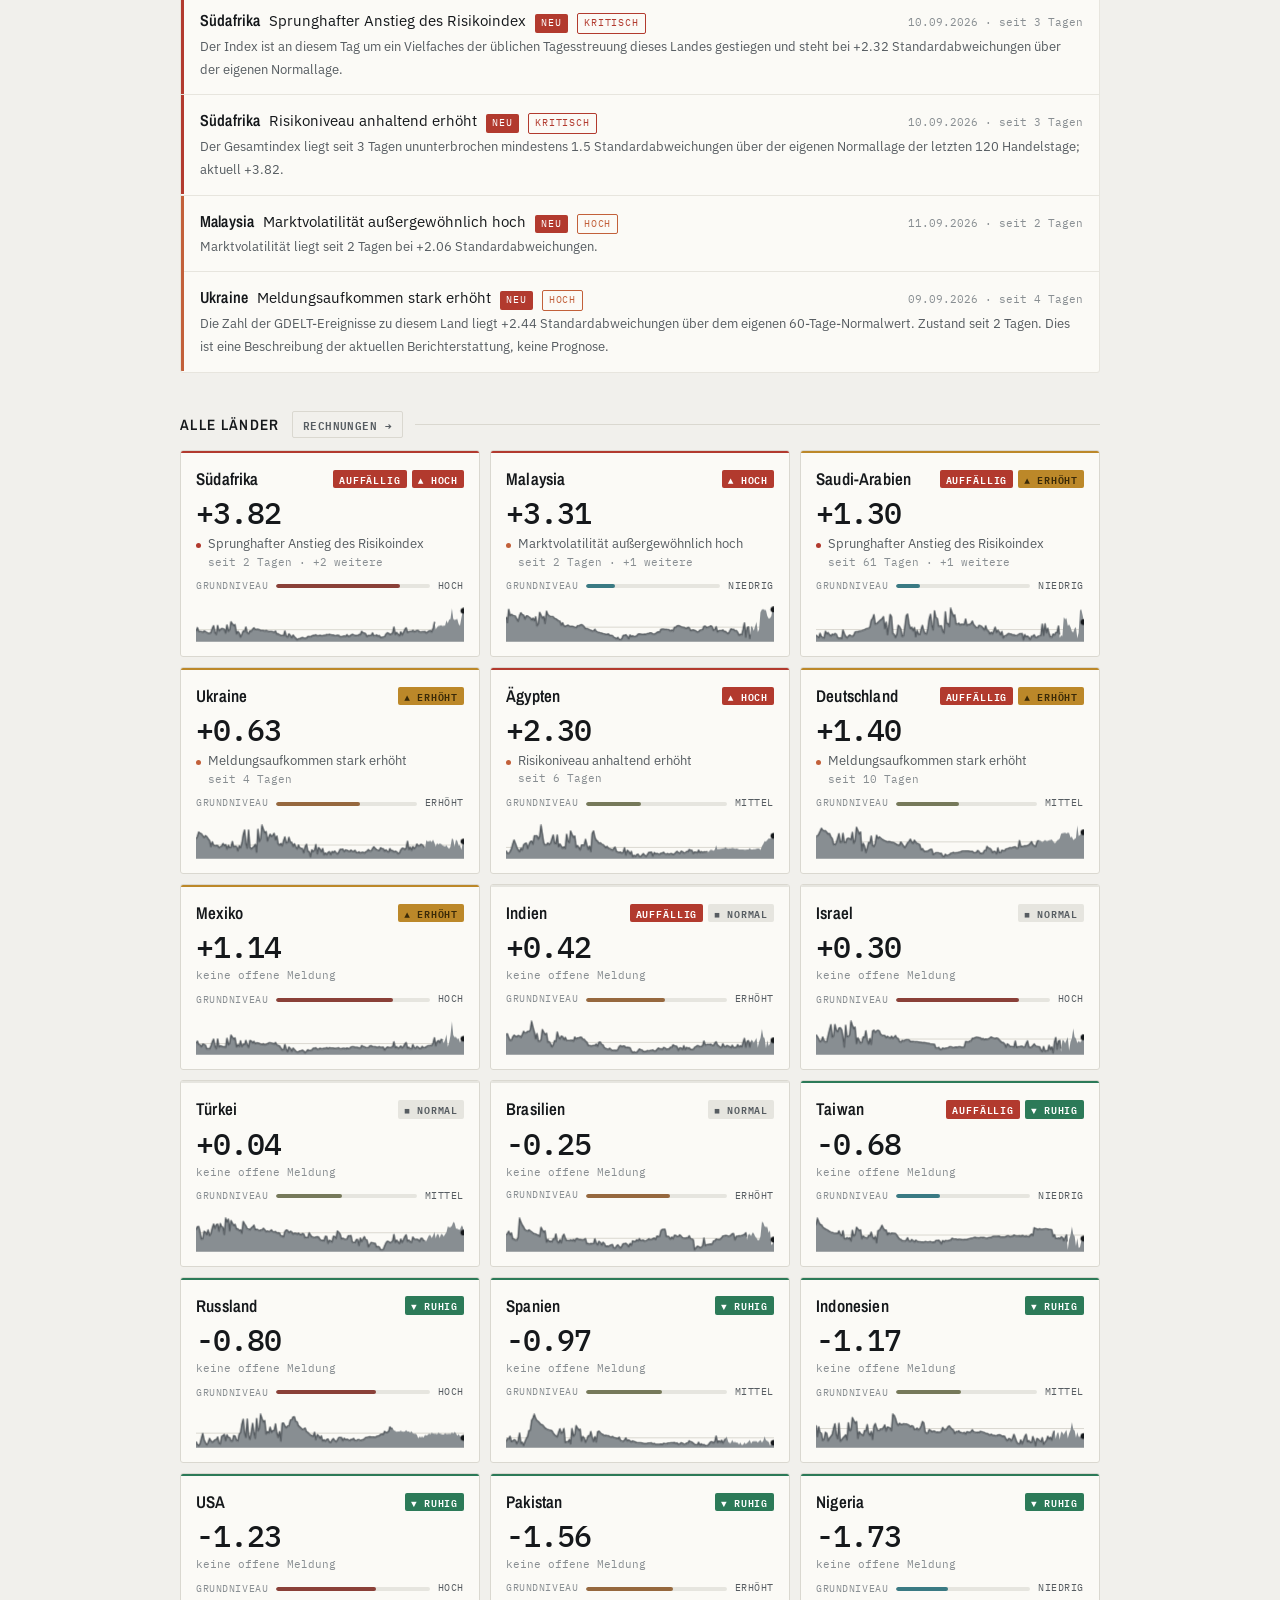
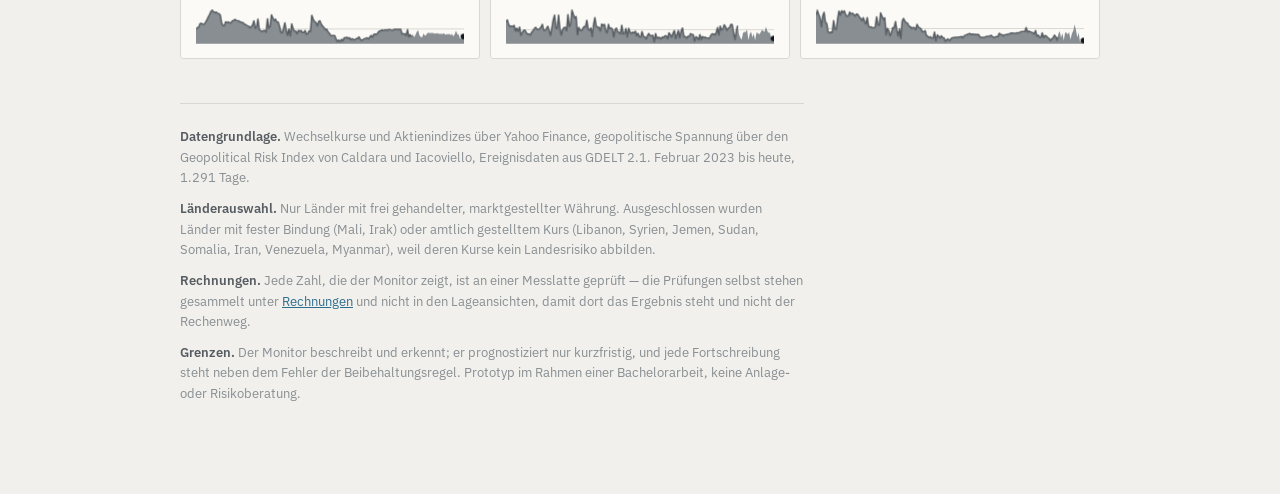
==== commit d80514e1: "Verteidigungsseiten und Karte auf der Startseite Drei oeffentliche Seiten unter docs/verteidigung/ a" ====
--- a/docs/index.html
+++ b/docs/index.html
@@ -6,149 +6,494 @@
 <meta name="description" content="Tagesaktuelles Länderrisiko aus Währungsdruck, Marktvolatilität und geopolitischer Spannung.">
 <meta name="color-scheme" content="light dark">
 <title>Länderrisiko-Monitor</title>
-<link rel="stylesheet" href="https://fonts.googleapis.com/css2?family=IBM+Plex+Sans:wght@400;500;600;700&family=IBM+Plex+Mono:wght@400;500;600&display=swap">
+<meta name="description" content="Tagesaktuelles Länderrisiko: Lagemeldungen, Seewege und Nadelöhre für 17 Länder.">
+<link rel="preconnect" href="https://fonts.gstatic.com" crossorigin>
+<link rel="stylesheet" href="https://fonts.googleapis.com/css2?family=Archivo+Narrow:wght@500;600;700&family=IBM+Plex+Sans:wght@400;450;500;600&family=IBM+Plex+Mono:wght@400;500;600&display=swap">
 <style>
+/* =========================================================================
+   Gestaltung: Lagezentrum auf Seekartenpapier.
+   Die Farben der Meldestufen sind die Positionslichter der Seefahrt --
+   Backbordrot, Bernstein, Steuerbordgrün. Der Akzent ist Kartentinte. Die
+   Karte selbst liegt in BEIDEN Themes auf dunklem Tintengrund mit Gradnetz:
+   eine Seekarte wechselt nicht die Farbe, weil das Umfeld heller wird. Das
+   ist die einzige Stelle, an der die Seite laut wird; alles andere bleibt
+   ruhig.
+   ========================================================================= */
 :root{
-  --bg:#F4F5F7; --card:#FFFFFF; --sunk:#EBEDF1;
-  --ink:#14171C; --ink2:#5A616B; --ink3:#878E99;
-  --line:#DEE1E7; --line2:#EAECF0;
-  --s1:#2a78d6; --s2:#eb6834; --s3:#1baf7a;
-  --good:#0ca30c; --warn:#fab219; --serious:#ec835a; --crit:#d03b3b;
-  --surface-viz:#fcfcfb;
-  --shadow:0 1px 2px rgba(15,20,30,.06),0 6px 20px -10px rgba(15,20,30,.16);
+  --paper:#F1F0EC; --bg:#F1F0EC; --card:#FBFAF6; --sunk:#E6E5DF;
+  --ink:#15181B; --ink2:#565C61; --ink3:#888E92;
+  --line:#DAD8D0; --line2:#E7E5DE;
+  --acc:#1C4E6B;
+  --s1:#2E6E8E; --s2:#B5762B; --s3:#5E6B7A;
+  --good:#2C7A58; --warn:#BC8829; --serious:#C2603A; --crit:#B23A2E;
+  --surface-viz:#FDFCF9;
+  /* Kartengrund: in beiden Themes gleich. */
+  --sea:#0C1A24; --sea-hoch:#132836; --land:#2C3F4C; --land-linie:#0A151D;
+  --grat:#254456; --karte-ink:#C7D6DE;
+  --shadow:0 1px 1px rgba(20,28,34,.05), 0 8px 24px -14px rgba(20,28,34,.28);
   --sans:"IBM Plex Sans",system-ui,-apple-system,"Segoe UI",sans-serif;
+  --display:"Archivo Narrow","IBM Plex Sans",system-ui,sans-serif;
   --mono:"IBM Plex Mono",ui-monospace,Menlo,monospace;
+  --spur:.09em;
 }
 @media (prefers-color-scheme:dark){:root:not([data-theme="light"]){
-  --bg:#0E1013; --card:#161A1F; --sunk:#1D2228;
-  --ink:#E9ECF1; --ink2:#A2AAB6; --ink3:#727A87;
-  --line:#272D35; --line2:#1F242B;
-  --s1:#3987e5; --s2:#d95926; --s3:#199e70;
-  --surface-viz:#1a1a19;
-  --shadow:0 1px 2px rgba(0,0,0,.5),0 6px 20px -10px rgba(0,0,0,.7);
+  --paper:#0E1114; --bg:#0E1114; --card:#161A1E; --sunk:#1E242A;
+  --ink:#E9ECEE; --ink2:#A5ADB3; --ink3:#767E85;
+  --line:#272D33; --line2:#1E2429;
+  --acc:#7FB4D4;
+  --s1:#5A9CBC; --s2:#D69A4A; --s3:#8896A4;
+  --good:#4FA97D; --warn:#D9A34E; --serious:#DE8B62; --crit:#DE7061;
+  --surface-viz:#12171B;
+  --shadow:0 1px 1px rgba(0,0,0,.5), 0 10px 26px -16px rgba(0,0,0,.8);
 }}
 :root[data-theme="dark"]{
-  --bg:#0E1013; --card:#161A1F; --sunk:#1D2228;
-  --ink:#E9ECF1; --ink2:#A2AAB6; --ink3:#727A87;
-  --line:#272D35; --line2:#1F242B;
-  --s1:#3987e5; --s2:#d95926; --s3:#199e70;
-  --surface-viz:#1a1a19;
-  --shadow:0 1px 2px rgba(0,0,0,.5),0 6px 20px -10px rgba(0,0,0,.7);
+  --paper:#0E1114; --bg:#0E1114; --card:#161A1E; --sunk:#1E242A;
+  --ink:#E9ECEE; --ink2:#A5ADB3; --ink3:#767E85;
+  --line:#272D33; --line2:#1E2429;
+  --acc:#7FB4D4;
+  --s1:#5A9CBC; --s2:#D69A4A; --s3:#8896A4;
+  --good:#4FA97D; --warn:#D9A34E; --serious:#DE8B62; --crit:#DE7061;
+  --surface-viz:#12171B;
+  --shadow:0 1px 1px rgba(0,0,0,.5), 0 10px 26px -16px rgba(0,0,0,.8);
 }
 *{box-sizing:border-box}
-body{background:var(--bg);color:var(--ink);font-family:var(--sans);font-size:15px;line-height:1.55;margin:0;-webkit-font-smoothing:antialiased}
-.wrap{max-width:900px;margin:0 auto;padding:0 16px 72px}
-header{padding:28px 0 18px}
-.eyebrow{font-family:var(--mono);font-size:10.5px;letter-spacing:.16em;text-transform:uppercase;color:var(--ink3);margin:0 0 10px}
-h1{font-size:clamp(24px,6vw,32px);font-weight:700;letter-spacing:-.02em;margin:0 0 10px;line-height:1.15}
-.sub{color:var(--ink2);font-size:15px;margin:0 0 16px;max-width:60ch}
-.stand{font-family:var(--mono);font-size:12px;color:var(--ink3);display:flex;gap:16px;flex-wrap:wrap;align-items:center}
-.dot{width:7px;height:7px;border-radius:50%;background:var(--good);display:inline-block;margin-right:6px;vertical-align:1px}
-
-details.method{background:var(--card);border:1px solid var(--line);border-radius:8px;margin:0 0 24px;overflow:hidden}
-details.method summary{padding:13px 16px;cursor:pointer;font-size:13.5px;font-weight:500;color:var(--ink2);list-style:none;display:flex;align-items:center;gap:8px}
+html{color-scheme:light dark}
+body{background:var(--bg);color:var(--ink);font-family:var(--sans);font-size:15px;
+  line-height:1.55;margin:0;-webkit-font-smoothing:antialiased;font-variant-numeric:tabular-nums}
+.wrap{max-width:960px;margin:0 auto;padding-inline:20px;padding-block:0 80px}
+:focus-visible{outline:2px solid var(--acc);outline-offset:2px}
+@media (prefers-reduced-motion:reduce){*{transition:none!important;animation:none!important}}
+
+/* =========================================================================
+   BEWEGUNG
+   Ein Vokabular für die ganze Seite, nicht Effekte je Stelle: eine
+   Beschleunigungskurve, drei Dauern (Bedienung / Wechsel / Aufbau) und die
+   Regel, dass jede Bewegung etwas AUSSAGT. Was aufbaut, baut einmal auf.
+   Was dauerhaft läuft, läuft nur dort, wo ein Zustand offen ist. Alles hinter
+   prefers-reduced-motion; ohne Bewegung ist die Seite vollständig und im
+   Ruhezustand lesbar, weil jede Aufbaubewegung mit fill-mode both auf ihrem
+   Endzustand stehen bleibt.
+   ========================================================================= */
+:root{ --kurve:cubic-bezier(.22,.61,.36,1); --t-bedien:130ms; --t-wechsel:380ms; --t-aufbau:820ms; }
+
+@media (prefers-reduced-motion:no-preference){
+  @keyframes b-auf{from{opacity:0;transform:translateY(7px)}to{opacity:1;transform:none}}
+  @keyframes b-ein{from{opacity:0}to{opacity:1}}
+  @keyframes b-zeichnen{from{stroke-dashoffset:1}to{stroke-dashoffset:0}}
+  @keyframes b-fuellen{from{transform:scaleX(0)}to{transform:scaleX(1)}}
+  @keyframes b-streifen{0%{transform:scaleY(0);transform-origin:top}
+    60%{transform:scaleY(1);transform-origin:top}100%{transform:scaleY(1);transform-origin:top}}
+  @keyframes b-wischen{from{background-position:0 0}to{background-position:200% 0}}
+
+  /* Lagemeldungen laufen von oben ein, versetzt -- die Liste ist eine
+     Chronologie, also baut sie sich in ihrer Reihenfolge auf. */
+  .lage .mld{animation:b-auf var(--t-wechsel) var(--kurve) both}
+  .lage .mld:nth-child(2){animation-delay:45ms}
+  .lage .mld:nth-child(3){animation-delay:90ms}
+  .lage .mld:nth-child(4){animation-delay:135ms}
+  .lage .mld:nth-child(5){animation-delay:180ms}
+  .lage .mld:nth-child(n+6){animation-delay:220ms}
+  /* Die Signalkante einer NEUEN Meldung fährt einmal aus. Bei einer
+     bestehenden Meldung passiert nichts -- neu ist die Information. */
+  .mld.istneu .mldbar{animation:b-streifen 620ms var(--kurve) both}
+
+  .grid .ccard{animation:b-auf 340ms var(--kurve) both}
+  .grid .ccard:nth-child(2){animation-delay:35ms}
+  .grid .ccard:nth-child(3){animation-delay:70ms}
+  .grid .ccard:nth-child(n+4){animation-delay:100ms}
+
+  /* Kurven zeichnen sich. pathLength="1" macht die Dauer unabhängig von der
+     tatsächlichen Länge, sonst liefe eine kurze Reihe schneller als eine
+     lange -- was aussagen würde, es gäbe dort weniger zu sehen. */
+  .spark path.linie,.chart path.serie,.abchart path.verlauf{
+    stroke-dasharray:1;animation:b-zeichnen var(--t-aufbau) var(--kurve) both}
+  .chart path.serie:nth-of-type(2){animation-delay:70ms}
+  .chart path.serie:nth-of-type(3){animation-delay:140ms}
+  .chart path.serie:nth-of-type(4){animation-delay:210ms}
+  .abchart path.prognose{animation:b-ein 420ms var(--t-aufbau) var(--kurve) both}
+  .spark path.flaeche,.chart .auffmarke,.abchart .band{animation:b-ein 620ms 240ms var(--kurve) both}
+
+  /* Der Grundniveaubalken füllt sich wie eine Anzeige, die einschwingt. */
+  .gfuell{transform-origin:left center;animation:b-fuellen 620ms 120ms var(--kurve) both}
+
+  /* Ansichtswechsel: eine kurze, gerichtete Überblendung. */
+  ::view-transition-old(root){animation:b-ein var(--t-wechsel) reverse var(--kurve) both}
+  ::view-transition-new(root){animation:b-auf var(--t-wechsel) var(--kurve) both}
+
+  /* Aufdecken beim Scrollen. Ein Diagramm wird von links nach rechts
+     freigegeben -- in Leserichtung und in Richtung der Zeitachse, die es
+     zeigt. Listen kommen von unten. Der Ausgangszustand steht nur unter
+     .js-auf, und diese Klasse setzt ausschliesslich JavaScript: ohne
+     JavaScript ist alles sofort da. */
+  @keyframes b-wisch{from{clip-path:inset(0 100% 0 0)}to{clip-path:inset(0 -2% 0 0)}}
+  /* Die Beschneidung liegt auf den KINDERN, nicht auf dem beobachteten
+     Element selbst. Der Grund ist ein Zirkel, der beim Prüfen auffiel: ein
+     IntersectionObserver rechnet clip-path mit. Ein Element, das auf Breite
+     null beschnitten ist, gilt damit als nicht sichtbar -- und wird nie
+     aufgedeckt, weil genau die Beschneidung wegfallen soll, die das Aufdecken
+     verhindert. Der Rahmen bleibt deshalb unbeschnitten und messbar, der
+     Inhalt darin wird aufgezogen. */
+  .js-auf[data-auf="wisch"] > *{clip-path:inset(0 100% 0 0)}
+  .js-auf[data-auf="wisch"].sichtbar > *{animation:b-wisch 900ms var(--kurve) forwards}
+  .js-auf[data-auf="auf"]{opacity:0;transform:translateY(10px)}
+  .js-auf[data-auf="auf"].sichtbar{animation:b-auf 520ms var(--kurve) both}
+  /* Die Kurven zeichnen sich erst, wenn ihr Diagramm im Bild ist -- sonst
+     laeuft der Aufbau ungesehen ab und man sieht nur das Ergebnis. */
+  .js-auf .serie,.js-auf .linie,.js-auf .verlauf,.js-auf .prognose,.js-auf .band,
+  .js-auf .auffmarke,.js-auf .flaeche{animation-play-state:paused}
+  .js-auf.sichtbar .serie,.js-auf.sichtbar .linie,.js-auf.sichtbar .verlauf,
+  .js-auf.sichtbar .prognose,.js-auf.sichtbar .band,.js-auf.sichtbar .auffmarke,
+  .js-auf.sichtbar .flaeche{animation-play-state:running}
+
+  /* Die Karte baut sich einmal in ihrer Lesereihenfolge auf: erst das Netz
+     (worin lese ich), dann das Land (was ist da), dann die Wege, zuletzt die
+     Marken (was ist los). Vier Schritte in gut einer halben Sekunde -- lang
+     genug, dass die Reihenfolge wahrnehmbar ist, kurz genug, dass niemand
+     darauf wartet. */
+  .klage{animation:b-ein 420ms var(--kurve) both}
+  .klage.netz{animation-duration:300ms}
+  .klage.land{animation-delay:120ms}
+  .klage.route{animation-delay:260ms}
+  .klage.marke{animation:b-auf 420ms 380ms var(--kurve) both}
+
+  /* Zoomsprünge auf der Karte gleiten, Ziehen nicht -- beim Ziehen muss die
+     Hand die Karte führen, nicht eine Kurve. */
+  #kzoom.gleiten{transition:transform 520ms var(--kurve)}
+
+  .ccard,.mld,.fbtn,.nitem,.back,.tblbtn{transition:
+    background var(--t-bedien) ease, border-color var(--t-bedien) ease,
+    color var(--t-bedien) ease, transform var(--t-bedien) var(--kurve),
+    box-shadow var(--t-bedien) ease}
+  .nitem{background-image:linear-gradient(90deg,transparent,transparent);}
+  .fbtn:active,.back:active,.tblbtn:active{transform:translateY(1px)}
+}
+
+/* Bewegung auf der Karte. Jede Animation zeigt einen ZUSTAND: der Halo atmet,
+   wo eine Meldung offen ist, der Kranz pulst an einem betroffenen Nadelöhr,
+   die Strichfolge läuft auf einer betroffenen Route. Wo nichts los ist,
+   bewegt sich nichts -- damit ist Bewegung selbst eine Information und nicht
+   Dekoration. Alles nur, wenn der Betrachter Bewegung zulässt. */
+@media (prefers-reduced-motion:no-preference){
+  @keyframes k-atem{0%,100%{opacity:.16}50%{opacity:.44}}
+  @keyframes k-puls{0%{transform:scale(.72);opacity:.75}70%{transform:scale(1.7);opacity:0}
+    100%{transform:scale(1.7);opacity:0}}
+  @keyframes k-fluss{to{stroke-dashoffset:-64}}
+  .khalo{animation:k-atem 3.6s ease-in-out infinite}
+  .knadelpuls{transform-box:fill-box;transform-origin:center;
+    animation:k-puls 2.8s cubic-bezier(.2,.6,.3,1) infinite}
+  .kfluss{stroke-dasharray:5 27;animation:k-fluss 2.4s linear infinite}
+}
+/* Ohne Bewegung bleibt die Strichfolge als ruhige Markierung stehen. */
+@media (prefers-reduced-motion:reduce){ .kfluss{stroke-dasharray:5 27} }
+
+/* ---------- Kopf ---------- */
+header{padding:40px 0 22px;border-bottom:1px solid var(--line)}
+.eyebrow{font-family:var(--mono);font-size:10.5px;letter-spacing:.18em;text-transform:uppercase;
+  color:var(--acc);margin:0 0 12px}
+h1{font-family:var(--display);font-size:clamp(30px,6.5vw,46px);font-weight:700;letter-spacing:-.015em;
+  line-height:1.02;margin:0 0 12px;text-wrap:balance;text-transform:uppercase}
+.sub{color:var(--ink2);font-size:15.5px;margin:0 0 18px;max-width:62ch}
+.stand{font-family:var(--mono);font-size:11.5px;color:var(--ink3);display:flex;gap:8px 20px;
+  flex-wrap:wrap;align-items:center;letter-spacing:.02em}
+.stand b{color:var(--ink2);font-weight:500}
+.dot{width:6px;height:6px;border-radius:50%;background:var(--good);display:inline-block;
+  margin-right:7px;vertical-align:1.5px;box-shadow:0 0 0 3px color-mix(in srgb,var(--good) 22%,transparent)}
+
+details.method{border-bottom:1px solid var(--line);margin:0}
+details.method summary{padding:14px 0;cursor:pointer;font-family:var(--mono);font-size:11.5px;
+  letter-spacing:var(--spur);text-transform:uppercase;color:var(--ink3);list-style:none;
+  display:flex;align-items:center;gap:9px}
 details.method summary::-webkit-details-marker{display:none}
-details.method summary::before{content:"›";font-size:17px;color:var(--ink3);transition:transform .15s;display:inline-block}
-details.method[open] summary::before{transform:rotate(90deg)}
-.mbody{padding:0 16px 16px;font-size:13.5px;color:var(--ink2);border-top:1px solid var(--line2)}
-.mbody p{margin:13px 0 0}
+details.method summary::before{content:"+";font-family:var(--mono);font-size:14px;color:var(--acc)}
+details.method[open] summary::before{content:"–"}
+details.method summary:hover{color:var(--ink)}
+.mbody{padding:0 0 18px;font-size:14px;color:var(--ink2);max-width:70ch}
+.mbody p{margin:12px 0 0}
 .mbody b{color:var(--ink);font-weight:600}
-
-h2{font-size:13px;font-family:var(--mono);letter-spacing:.13em;text-transform:uppercase;color:var(--ink3);font-weight:500;margin:30px 0 12px}
-
-.grid{display:grid;grid-template-columns:repeat(auto-fill,minmax(210px,1fr));gap:10px}
-.ccard{background:var(--card);border:1px solid var(--line);border-radius:9px;padding:0;cursor:pointer;text-align:left;font:inherit;color:inherit;overflow:hidden;transition:border-color .12s,transform .12s;position:relative}
-.ccard:hover{border-color:var(--ink3)}
-.ccard:focus-visible{outline:2px solid var(--s1);outline-offset:2px}
-.ccard[aria-pressed="true"]{border-color:var(--ink);box-shadow:var(--shadow)}
-.stripe{height:3px;width:100%}
-.cin{padding:12px 14px 13px}
-.cname{font-weight:600;font-size:15px;display:flex;align-items:center;justify-content:space-between;gap:8px;margin-bottom:2px}
-.cstat{font-family:var(--mono);font-size:10.5px;letter-spacing:.06em;text-transform:uppercase;padding:2px 6px;border-radius:3px;white-space:nowrap}
-.cval{font-family:var(--mono);font-size:26px;font-weight:600;letter-spacing:-.02em;font-variant-numeric:tabular-nums;margin:4px 0 0}
-.cmeta{font-family:var(--mono);font-size:11px;color:var(--ink3);margin-top:2px}
-.spark{display:block;width:100%;height:34px;margin-top:8px}
-.badge{position:absolute;top:11px;right:12px;font-family:var(--mono);font-size:9.5px;letter-spacing:.06em;text-transform:uppercase;background:var(--crit);color:#fff;padding:2px 5px;border-radius:3px}
-
-.panel{background:var(--card);border:1px solid var(--line);border-radius:10px;box-shadow:var(--shadow);margin-top:14px;overflow:hidden}
-.phead{padding:18px 18px 0;display:flex;flex-wrap:wrap;gap:18px 28px;align-items:flex-start}
-.pt{font-size:21px;font-weight:700;letter-spacing:-.01em;margin:0;flex:1 1 100%}
-.kpi{min-width:96px}
-.klab{font-family:var(--mono);font-size:10px;letter-spacing:.1em;text-transform:uppercase;color:var(--ink3);margin-bottom:3px}
-.kval{font-family:var(--mono);font-size:22px;font-weight:600;font-variant-numeric:tabular-nums;letter-spacing:-.02em}
-.knote{font-size:11.5px;color:var(--ink3);margin-top:1px}
-
-.vizwrap{padding:16px 18px 6px}
-.legend{display:flex;gap:16px;flex-wrap:wrap;font-size:12.5px;color:var(--ink2);margin-bottom:10px}
-.lg{display:flex;align-items:center;gap:6px}
-.lgm{width:14px;height:2.5px;border-radius:2px;display:inline-block}
-svg.chart{display:block;width:100%;height:auto;background:transparent;touch-action:pan-y}
-/* Direktbeschriftung der Kurven nur, wenn Platz ist. Auf schmalen Schirmen
-   uebernehmen Legende und Tabellenansicht die Identifikation der Serien. */
+.mbody a{color:var(--acc)}
+
+h2{font-family:var(--display);font-size:15px;letter-spacing:var(--spur);text-transform:uppercase;
+  color:var(--ink);font-weight:600;margin:38px 0 4px;display:flex;align-items:center;gap:12px}
+h2::after{content:"";flex:1;height:1px;background:var(--line)}
+
+/* ---------- Lagemeldungen ---------- */
+.lagekopf{display:flex;gap:14px;flex-wrap:wrap;align-items:baseline;margin:10px 0 12px}
+.lagezahl{font-family:var(--mono);font-size:11.5px;color:var(--ink3);letter-spacing:.02em}
+.filter{display:flex;gap:7px;margin:0 0 12px;flex-wrap:wrap}
+.fbtn{background:transparent;border:1px solid var(--line);color:var(--ink2);font:inherit;
+  font-family:var(--mono);font-size:11px;letter-spacing:.04em;padding:5px 11px;border-radius:2px;
+  cursor:pointer;transition:border-color .12s,color .12s,background .12s}
+.fbtn:hover{border-color:var(--ink3);color:var(--ink)}
+.fbtn[aria-pressed="true"]{background:var(--ink);color:var(--paper);border-color:var(--ink)}
+
+.lage{display:flex;flex-direction:column;gap:1px;background:var(--line2);
+  border:1px solid var(--line2);border-radius:3px;overflow:hidden}
+.mld{display:grid;grid-template-columns:3px 1fr;background:var(--card);text-decoration:none;
+  color:inherit;transition:background .12s}
+a.mld:hover{background:color-mix(in srgb,var(--acc) 5%,var(--card))}
+.mldbar{width:3px;height:100%}
+.mldin{padding:13px 16px 14px;min-width:0}
+.mldtop{display:flex;gap:9px;align-items:baseline;flex-wrap:wrap}
+.mldland{font-family:var(--display);font-size:16px;font-weight:600;letter-spacing:.01em}
+.mldtitel{font-size:14.5px;color:var(--ink)}
+.mldzeit{font-family:var(--mono);font-size:10.5px;color:var(--ink3);margin-left:auto;white-space:nowrap}
+.mldtext{font-size:13px;color:var(--ink2);margin-top:5px;line-height:1.5;max-width:82ch}
+.chip{font-family:var(--mono);font-size:9.5px;letter-spacing:.09em;text-transform:uppercase;
+  padding:2px 6px;border-radius:2px;white-space:nowrap}
+.chipneu{background:var(--crit);color:#fff}
+.leer{background:var(--card);border:1px solid var(--line);border-left:3px solid var(--good);
+  border-radius:3px;padding:20px 18px;color:var(--ink2);font-size:14px;max-width:78ch}
+.leer b{color:var(--ink)}
+
+/* ---------- Länderraster ---------- */
+.grid{display:grid;grid-template-columns:repeat(auto-fill,minmax(224px,1fr));gap:10px;margin-top:12px}
+.ccard{background:var(--card);border:1px solid var(--line);border-radius:3px;padding:0;cursor:pointer;
+  text-align:left;font:inherit;color:inherit;text-decoration:none;overflow:hidden;position:relative;
+  transition:border-color .12s,box-shadow .12s,transform .12s}
+.ccard:hover{border-color:var(--ink3);box-shadow:var(--shadow);transform:translateY(-1px)}
+.stripe{height:2px;width:100%}
+.cin{padding:13px 15px 14px}
+.cname{font-family:var(--display);font-weight:600;font-size:17px;letter-spacing:.01em;
+  display:flex;align-items:center;justify-content:space-between;gap:8px}
+.cstat{font-family:var(--mono);font-size:9.5px;letter-spacing:.08em;text-transform:uppercase;
+  padding:2px 6px;border-radius:2px;white-space:nowrap}
+.cval{font-family:var(--mono);font-size:30px;font-weight:500;letter-spacing:-.03em;margin:6px 0 0;
+  line-height:1}
+.cmeta{font-family:var(--mono);font-size:10.5px;color:var(--ink3);margin-top:5px}
+.cwarn{font-size:12.5px;color:var(--ink2);margin-top:7px;display:flex;gap:7px;align-items:baseline;
+  line-height:1.4}
+.cwarnpunkt{width:5px;height:5px;border-radius:50%;flex:0 0 5px;margin-top:6px}
+.gbalken{display:flex;align-items:center;gap:8px;margin-top:9px;font-family:var(--mono);
+  font-size:9.5px;letter-spacing:.06em;text-transform:uppercase;color:var(--ink3)}
+.glab{flex:0 0 auto}
+.gschiene{flex:1;height:4px;border-radius:2px;background:var(--sunk);overflow:hidden;min-width:36px}
+.gfuell{display:block;height:100%;border-radius:2px}
+.gwert{flex:0 0 auto;color:var(--ink2)}
+.spark{display:block;width:100%;height:38px;margin-top:10px}
+.badge{position:absolute;top:12px;right:13px;font-family:var(--mono);font-size:9px;letter-spacing:.08em;
+  text-transform:uppercase;background:var(--crit);color:#fff;padding:2px 5px;border-radius:2px}
+
+/* ---------- Abschnitte ---------- */
+.sect{background:var(--card);border:1px solid var(--line);border-radius:3px;margin-bottom:12px;
+  overflow:hidden}
+.sect.nachrang{background:transparent;border-style:dashed}
+.secthead{padding:16px 18px 0;display:flex;align-items:center;gap:10px;flex-wrap:wrap}
+.secttitle{font-family:var(--display);font-size:14px;letter-spacing:var(--spur);text-transform:uppercase;
+  font-weight:600;margin:0}
+.sectnote{font-size:13px;color:var(--ink3);padding:6px 18px 0;margin:0 0 8px;max-width:82ch;line-height:1.5}
+.sectnote b{color:var(--ink2)}
+.sectnote a{color:var(--acc)}
+.empty{color:var(--ink3);font-size:13.5px;padding:14px 0}
+.tblbtn{background:transparent;border:1px solid var(--line);color:var(--ink2);font:inherit;
+  font-family:var(--mono);font-size:11px;letter-spacing:.04em;padding:4px 10px;border-radius:2px;
+  cursor:pointer;margin-left:auto;text-decoration:none}
+.tblbtn:hover{border-color:var(--ink3);color:var(--ink)}
+
+/* ---------- Tabellen ---------- */
+.scroll{overflow-x:auto;max-height:340px;overflow-y:auto}
+table{border-collapse:collapse;width:100%;font-size:12.5px;margin-top:8px}
+th,td{text-align:right;padding:7px 10px;border-bottom:1px solid var(--line2);white-space:nowrap}
+th:first-child,td:first-child{text-align:left}
+thead th{font-family:var(--mono);font-size:9.5px;letter-spacing:.09em;text-transform:uppercase;
+  color:var(--ink3);font-weight:500;background:var(--sunk);position:sticky;top:0}
+tbody td{font-family:var(--mono)}
+tbody tr:hover{background:color-mix(in srgb,var(--acc) 4%,transparent)}
+
+/* ---------- Diagramme ---------- */
+.vizwrap{padding:14px 18px 8px}
+.legend{display:flex;gap:8px 18px;flex-wrap:wrap;font-family:var(--mono);font-size:10.5px;
+  letter-spacing:.03em;color:var(--ink3);margin-bottom:12px}
+.lg{display:flex;align-items:center;gap:7px}
+.lgm{width:16px;height:2px;border-radius:1px;display:inline-block}
+svg.chart{display:block;width:100%;height:auto;touch-action:pan-y}
 @media (max-width:640px){ .serienlabel{display:none} }
-.tip{position:absolute;pointer-events:none;background:var(--card);border:1px solid var(--line);border-radius:6px;padding:8px 10px;font-family:var(--mono);font-size:11.5px;box-shadow:var(--shadow);opacity:0;transition:opacity .1s;z-index:5;white-space:nowrap}
-.tip b{font-family:var(--sans);font-size:12px}
-.tiprow{display:flex;justify-content:space-between;gap:14px;margin-top:3px}
-
-.news{padding:4px 18px 18px}
-.nday{border-top:1px solid var(--line2);padding:12px 0 2px}
-.ndate{font-family:var(--mono);font-size:11px;color:var(--ink3);letter-spacing:.05em;margin-bottom:7px;display:flex;align-items:center;gap:8px}
-.nitem{display:block;color:var(--ink);text-decoration:none;font-size:14px;padding:5px 0;border-bottom:1px solid transparent;line-height:1.4}
-.nitem:hover{color:var(--s1)}
-.ng{font-family:var(--mono);font-size:11px;color:var(--crit);margin-left:7px}
-.empty{color:var(--ink3);font-size:13.5px;padding:14px 0}
-
-footer{margin-top:36px;padding-top:20px;border-top:1px solid var(--line);font-size:12.5px;color:var(--ink3);line-height:1.6}
+svg.abchart{display:block;width:100%;height:auto}
+.abnote{font-size:12px;color:var(--ink3);padding:0 18px 16px;margin:0;line-height:1.55;max-width:84ch}
+.abnote a{color:var(--acc)}
+.mono{font-family:var(--mono);font-size:.92em}
+.tip{position:absolute;pointer-events:none;background:var(--ink);color:var(--paper);border-radius:2px;
+  padding:9px 11px;font-family:var(--mono);font-size:11px;box-shadow:var(--shadow);opacity:0;
+  transition:opacity .1s;z-index:5;white-space:nowrap}
+.tip b{font-family:var(--display);font-size:12px;letter-spacing:.04em}
+.tiprow{display:flex;justify-content:space-between;gap:16px;margin-top:3px}
+
+/* ---------- Karte: das Instrument ---------- */
+.kartenband{margin:0 -20px;padding:0}
+@media (min-width:1040px){ .kartenband{margin-inline:calc((960px - 100vw)/2 + 20px);
+  max-width:1240px;margin-left:auto;margin-right:auto} }
+.kartenrahmen{background:var(--sea);border:1px solid var(--land-linie);border-radius:3px;
+  overflow:hidden;position:relative;box-shadow:var(--shadow)}
+svg.karte{display:block;width:100%;height:auto;cursor:grab;touch-action:none}
+svg.karte a{cursor:pointer}
+/* Beim Überfahren wächst das Land leicht aus der Fläche heraus.
+   transform-box:fill-box setzt den Drehpunkt in die Mitte der GEOMETRIE und
+   nicht in den Ursprung des SVG -- ohne das würde ein Land beim Vergrößern
+   quer über die Karte wandern. Gesetzt wird ausschließlich auf den Kindern:
+   die Marken tragen ihre Position in einem transform-Attribut, und eine
+   CSS-Transformation auf demselben Element würde es ersetzen und die Marke aus
+   der Karte schieben. */
+svg.karte .flaeche{transform-box:fill-box;transform-origin:center;
+  transition:transform 170ms var(--kurve), fill-opacity 170ms ease, stroke-width 170ms ease}
+svg.karte a:hover .flaeche{transform:scale(1.045);fill-opacity:1;stroke-width:2.2}
+svg.karte .kmark circle{transform-box:fill-box;transform-origin:center;
+  transition:transform 170ms var(--kurve)}
+svg.karte a:hover .kmark circle{transform:scale(1.35)}
+@media (prefers-reduced-motion:reduce){
+  svg.karte .flaeche,svg.karte .kmark circle{transition:none}
+  svg.karte a:hover .flaeche{transform:none;fill-opacity:1;stroke-width:2.2}
+  svg.karte a:hover .kmark circle{transform:none}
+}
+.kbar{display:flex;flex-wrap:wrap;gap:6px;align-items:center;padding:12px 14px;
+  background:var(--sea-hoch);border-top:1px solid var(--land-linie)}
+.kbar .fbtn{border-color:#2E4B5C;color:#9FB6C2;background:transparent;padding:4px 9px}
+.kbar .fbtn:hover{border-color:var(--karte-ink);color:#EAF2F6}
+.ksprung{font-family:var(--mono);font-size:9.5px;letter-spacing:.14em;text-transform:uppercase;
+  color:#7A94A2;margin-left:6px}
+.kartenfuss{display:flex;gap:8px 20px;flex-wrap:wrap;align-items:center;padding:12px 14px;
+  background:var(--sea);border-top:1px solid #16293505;font-family:var(--mono);font-size:10.5px;
+  color:#8DA6B2;letter-spacing:.03em}
+.kartenfuss .lg{gap:7px}
+.kartenfuss .lgm{height:2px}
+.kartenfuss .lgm.rund{width:8px;height:8px;border-radius:50%}
+.kartenfuss .lgm.hohl{background:transparent;border:1.2px solid var(--karte-ink);opacity:.6}
+.kartenfuss .lgm.kachel{width:13px;height:9px;border-radius:1px}
+.kartenfuss+.kartenfuss{border-top:1px solid #1B303D}
+.klegtitel{font-size:9px;letter-spacing:.14em;text-transform:uppercase;color:#6F8896;
+  min-width:132px}
+details.awahlbox{margin:0 18px 12px;border:1px solid var(--line);border-radius:3px;
+  background:var(--surface-viz)}
+details.awahlbox summary{list-style:none;cursor:pointer;padding:10px 14px;font-family:var(--mono);
+  font-size:11px;letter-spacing:.04em;color:var(--ink2);display:flex;align-items:center;gap:9px}
+details.awahlbox summary::-webkit-details-marker{display:none}
+details.awahlbox summary::before{content:"▸";color:var(--acc);font-size:10px}
+details.awahlbox[open] summary::before{content:"▾"}
+details.awahlbox summary:hover{color:var(--ink)}
+.awahl{display:flex;flex-wrap:wrap;gap:6px;align-items:center;padding:0 14px 14px}
+.awahl .fbtn{padding:4px 10px}
+.ksprungliste{display:flex;gap:6px;overflow-x:auto;flex:1;min-width:0;
+  scrollbar-width:thin;padding-bottom:2px}
+.ksprungliste .fbtn{white-space:nowrap;flex:0 0 auto}
+.kbar{flex-wrap:nowrap}
+.cstatgruppe{display:flex;gap:5px;align-items:center;flex-wrap:wrap;justify-content:flex-end}
+
+/* ---------- Länderseite ---------- */
+.navbar{position:sticky;top:0;z-index:10;background:color-mix(in srgb,var(--bg) 88%,transparent);
+  backdrop-filter:blur(8px);border-bottom:1px solid var(--line);display:flex;align-items:center;
+  gap:12px;padding:12px 0;margin:0 0 20px}
+.back{background:var(--card);border:1px solid var(--line);color:var(--ink);font:inherit;font-size:13.5px;
+  padding:7px 13px;border-radius:2px;cursor:pointer}
+.back:hover{border-color:var(--ink3)}
+.navtitle{font-family:var(--display);font-weight:600;font-size:18px;letter-spacing:.01em}
+.navstat{margin-left:auto;font-family:var(--mono);font-size:9.5px;letter-spacing:.08em;
+  text-transform:uppercase;padding:3px 8px;border-radius:2px}
+.hero{background:var(--card);border:1px solid var(--line);border-left:3px solid var(--acc);
+  border-radius:3px;padding:22px;margin-bottom:12px;box-shadow:var(--shadow)}
+.hero.instrument{display:grid;grid-template-columns:minmax(150px,1.05fr) minmax(150px,1.25fr) minmax(150px,1fr);
+  gap:26px 30px;align-items:start}
+.hzelle{min-width:0;display:flex;flex-direction:column;gap:7px}
+.hz-spark{border-left:1px solid var(--line2);border-right:1px solid var(--line2);padding:0 26px}
+.hz-spark .spark{height:52px;margin:0}
+.hdelta{font-family:var(--mono);font-size:10.5px;color:var(--ink3);letter-spacing:.03em}
+/* Hinweis im Kopf, wenn der jüngste Tag nicht beurteilbar ist. Bewusst in der
+   Warnfarbe und direkt am Wert: die Information "dieser Wert ist nicht von
+   heute" verliert ihren Sinn, wenn sie weiter unten steht. */
+.hwarn{font-family:var(--mono);font-size:10px;color:var(--warn);letter-spacing:.03em;
+  margin-top:6px;line-height:1.45;max-width:30ch}
+.datenz{font-family:var(--mono);font-size:11px;color:var(--ink3);letter-spacing:.02em;
+  padding-top:10px!important;border-top:1px dotted var(--line)}
+.einheit{font-family:var(--sans);font-size:.36em;color:var(--ink3);margin-left:6px;
+  letter-spacing:0;vertical-align:.5em}
+.hzelle .gross{font-family:var(--display);font-size:27px;font-weight:600;letter-spacing:.01em;
+  text-transform:uppercase;line-height:1}
+.hero.instrument .heronote{grid-column:1/-1;margin:2px 0 0;padding-top:16px;
+  border-top:1px solid var(--line2);font-size:12.5px;color:var(--ink3);max-width:86ch}
+.hero.instrument .heronote a{color:var(--acc)}
+.hero.instrument .gschiene{height:6px;width:100%;flex:0 0 auto;max-width:260px}
+@media (max-width:820px){ .hero.instrument{grid-template-columns:1fr 1fr;gap:20px}
+  .hz-spark{border:0;padding:0;grid-column:1/-1;border-top:1px solid var(--line2);padding-top:16px} }
+@media (max-width:520px){ .hero.instrument{grid-template-columns:1fr} }
+.herolab{font-family:var(--mono);font-size:10px;letter-spacing:.14em;text-transform:uppercase;
+  color:var(--ink3);margin-bottom:10px}
+.heroval{font-family:var(--mono);font-size:52px;font-weight:500;letter-spacing:-.04em;line-height:.95}
+.heronote{font-size:13.5px;color:var(--ink2);margin-top:12px;max-width:72ch}
+.gkasten{margin-top:18px;padding-top:16px;border-top:1px solid var(--line2);display:flex;
+  align-items:center;gap:10px;flex-wrap:wrap}
+.gkasten .glab{font-family:var(--mono);font-size:9.5px;letter-spacing:.12em;text-transform:uppercase;
+  color:var(--ink3)}
+.gstufe{font-family:var(--mono);font-size:10px;letter-spacing:.08em;text-transform:uppercase;
+  color:#fff;padding:2px 7px;border-radius:2px}
+.gzahl{font-family:var(--mono);font-size:11px;color:var(--ink3)}
+.gzeile{flex:1 1 100%;font-size:12.5px;color:var(--ink3);margin:6px 0 0;line-height:1.5;max-width:76ch}
+.gzeile a{color:var(--acc)}
+.kpis{display:grid;grid-template-columns:1fr 1fr;gap:10px;margin-bottom:12px}
+.kpi3{grid-template-columns:repeat(3,1fr)}
+.kbox{background:var(--card);border:1px solid var(--line);border-radius:3px;padding:14px 16px}
+.klab{font-family:var(--mono);font-size:9.5px;letter-spacing:.11em;text-transform:uppercase;
+  color:var(--ink3);margin-bottom:5px}
+.kval{font-family:var(--mono);font-size:24px;font-weight:500;letter-spacing:-.02em}
+.kbad{color:var(--ink3)}
+.knote{font-size:11.5px;color:var(--ink3);margin-top:3px;line-height:1.45}
+.sbrief{display:flex;flex-wrap:wrap;gap:7px 20px;margin:2px 0 10px}
+.sb{font-size:12px;color:var(--ink3);display:flex;gap:6px;align-items:baseline}
+.sb b{font-weight:500;color:var(--ink2);font-family:var(--mono)}
+.sb i{font-style:normal;font-size:10px;opacity:.7}
+.ueber{font-size:13.5px;color:var(--ink2);line-height:1.6;margin:0 0 16px;max-width:72ch}
+.sbquelle{font-size:11px;color:var(--ink3);margin:-6px 0 14px}
+
+.krise{display:flex;gap:13px;align-items:flex-start;padding:14px 18px;border-bottom:1px solid var(--line2)}
+.krise.klauft{background:color-mix(in srgb,var(--crit) 4%,transparent)}
+details.kalt,details.gauf{border-top:1px solid var(--line2)}
+details.kalt summary,details.gauf summary{list-style:none;cursor:pointer;padding:12px 18px;
+  font-family:var(--mono);font-size:10.5px;letter-spacing:.06em;color:var(--ink3);
+  display:flex;align-items:center;gap:9px}
+details.kalt summary::-webkit-details-marker,details.gauf summary::-webkit-details-marker{display:none}
+details.kalt summary::before,details.gauf summary::before{content:"+";color:var(--acc);font-size:13px}
+details.kalt[open] summary::before,details.gauf[open] summary::before{content:"–"}
+details.kalt summary:hover,details.gauf summary:hover{color:var(--ink)}
+details.gauf{margin-top:14px;grid-column:1/-1}
+.gliste{display:flex;flex-direction:column;gap:7px;padding:2px 0 10px}
+.grow{display:grid;grid-template-columns:150px 1fr 34px;gap:12px;align-items:center;
+  font-size:12.5px;color:var(--ink2)}
+.grow .gschiene{height:6px;max-width:none}
+.grow .gzahl{text-align:right}
+.grow.leer2{color:var(--ink3)}
+.gnote{font-family:var(--mono);font-size:10.5px;color:var(--ink3)}
+@media (max-width:560px){ .grow{grid-template-columns:1fr 44px;gap:4px}
+  .grow .gschiene{grid-column:1/-1} }
+.krise:last-child{border-bottom:none}
+.kdot{width:7px;height:7px;border-radius:50%;margin-top:7px;flex:0 0 7px}
+.ktitel{font-family:var(--display);font-weight:600;font-size:15px;display:flex;flex-wrap:wrap;gap:9px;
+  align-items:baseline;letter-spacing:.01em}
+.kstufe{font-family:var(--mono);font-size:9.5px;letter-spacing:.09em;text-transform:uppercase;
+  border:1px solid var(--line);border-radius:2px;padding:1px 5px;color:var(--ink3)}
+.klaufend{border-color:var(--crit);color:var(--crit)}
+.kzeit{font-family:var(--mono);font-size:10.5px;color:var(--ink3);margin-top:3px}
+.ktext{font-size:12.5px;color:var(--ink2);margin-top:5px;line-height:1.5}
+.kzahl{font-family:var(--mono);font-size:11px;color:var(--ink3);margin-top:4px}
+
+.news{padding:2px 18px 18px}
+.nday{border-top:1px solid var(--line2);padding:13px 0 3px}
+.ndate{font-family:var(--mono);font-size:10.5px;color:var(--ink3);letter-spacing:.09em;
+  margin-bottom:8px;display:flex;align-items:center;gap:9px}
+.nitem{display:block;color:var(--ink);text-decoration:none;font-size:14px;padding:5px 0;line-height:1.45}
+.nitem:hover{color:var(--acc)}
+.ng{font-family:var(--mono);font-size:10.5px;color:var(--crit);margin-left:8px}
+.lit{display:grid;gap:1px;background:var(--line2);border:1px solid var(--line2);border-radius:3px}
+.lrow{background:var(--card);padding:15px 18px;display:grid;grid-template-columns:220px 1fr;gap:18px}
+.lrow .who{font-family:var(--display);font-size:15px;color:var(--ink);font-weight:600}
+.lrow .who span{display:block;font-family:var(--mono);font-weight:400;font-size:11px;color:var(--ink3);
+  margin-top:3px}
+.lrow p{margin:0;font-size:13.5px;color:var(--ink2)}
+
+footer{margin-top:44px;padding-top:22px;border-top:1px solid var(--line);font-size:12.5px;
+  color:var(--ink3);line-height:1.65;max-width:78ch}
 footer b{color:var(--ink2);font-weight:600}
-.tblbtn{background:none;border:1px solid var(--line);color:var(--ink2);font:inherit;font-size:12px;padding:4px 10px;border-radius:5px;cursor:pointer;margin-left:auto}
-.tblbtn:hover{border-color:var(--ink3)}
-table{border-collapse:collapse;width:100%;font-size:12.5px;font-variant-numeric:tabular-nums;margin-top:10px}
-th,td{text-align:right;padding:5px 8px;border-bottom:1px solid var(--line2);white-space:nowrap}
-th:first-child,td:first-child{text-align:left}
-thead th{font-family:var(--mono);font-size:10px;letter-spacing:.07em;text-transform:uppercase;color:var(--ink3);font-weight:500}
-tbody td{font-family:var(--mono)}
-.scroll{overflow-x:auto;max-height:300px;overflow-y:auto}
-
-/* ---------- Länderseite ---------- */
-.navbar{position:sticky;top:0;z-index:10;background:var(--bg);border-bottom:1px solid var(--line);
-  display:flex;align-items:center;gap:12px;padding:12px 0;margin:0 0 18px}
-.back{background:var(--card);border:1px solid var(--line);color:var(--ink);font:inherit;font-size:14px;
-  padding:7px 13px 7px 10px;border-radius:7px;cursor:pointer;display:inline-flex;align-items:center;gap:6px}
-.back:hover{border-color:var(--ink3)}
-.back:focus-visible{outline:2px solid var(--s1);outline-offset:2px}
-.navtitle{font-weight:600;font-size:16px}
-.navstat{margin-left:auto;font-family:var(--mono);font-size:10.5px;letter-spacing:.06em;
-  text-transform:uppercase;padding:3px 8px;border-radius:4px}
-.hero{background:var(--card);border:1px solid var(--line);border-radius:11px;padding:20px;margin-bottom:12px;box-shadow:var(--shadow)}
-.heroval{font-family:var(--mono);font-size:44px;font-weight:600;letter-spacing:-.03em;line-height:1;font-variant-numeric:tabular-nums}
-.herolab{font-family:var(--mono);font-size:10.5px;letter-spacing:.1em;text-transform:uppercase;color:var(--ink3);margin-bottom:8px}
-.heronote{font-size:13.5px;color:var(--ink2);margin-top:9px}
-.kpis{display:grid;grid-template-columns:1fr 1fr;gap:10px;margin-bottom:12px}
-.kpi3{grid-template-columns:1fr 1fr 1fr}
-.kbad{color:var(--ink3)}
-.kbox{background:var(--card);border:1px solid var(--line);border-radius:9px;padding:14px 15px}
-.sbrief{display:flex;flex-wrap:wrap;gap:6px 18px;margin:2px 0 10px}
-.sb{font-size:12px;color:var(--ink3);display:flex;gap:6px;align-items:baseline}
-.sb b{font-weight:600;color:var(--ink2);font-family:var(--mono);font-variant-numeric:tabular-nums}
-.sb i{font-style:normal;font-size:10.5px;opacity:.7}
-.ueber{font-size:13px;color:var(--ink2);line-height:1.55;margin:0 0 16px;max-width:70ch}
-.sbquelle{font-size:11px;color:var(--ink3);margin:-6px 0 12px}
-.krise{display:flex;gap:12px;align-items:flex-start;padding:12px 15px;border-bottom:1px solid var(--line)}
-.krise:last-child{border-bottom:none}
-.kdot{width:8px;height:8px;border-radius:50%;margin-top:6px;flex:0 0 8px}
-.ktitel{font-weight:600;font-size:13.5px;display:flex;flex-wrap:wrap;gap:8px;align-items:baseline}
-.kstufe{font-family:var(--mono);font-size:10px;letter-spacing:.08em;text-transform:uppercase;
-  border:1px solid var(--line);border-radius:4px;padding:1px 5px;color:var(--ink3)}
-.klaufend{border-color:var(--crit);color:var(--crit)}
-.kzeit{font-family:var(--mono);font-size:11px;color:var(--ink3);margin-top:2px}
-.ktext{font-size:12.5px;color:var(--ink2);margin-top:4px;line-height:1.45}
-.kzahl{font-family:var(--mono);font-size:11.5px;color:var(--ink3);margin-top:3px}
-.sect{background:var(--card);border:1px solid var(--line);border-radius:11px;margin-bottom:12px;overflow:hidden}
-.secthead{padding:15px 17px 0;display:flex;align-items:center;gap:10px;flex-wrap:wrap}
-.secttitle{font-size:15px;font-weight:600;margin:0}
-.sectnote{font-size:12.5px;color:var(--ink3);padding:2px 17px 0;margin:0 0 6px}
-@media (max-width:760px){.kpi3{grid-template-columns:1fr 1fr}}
-@media (max-width:520px){.heroval{font-size:38px}.kpis,.kpi3{grid-template-columns:1fr}}
+footer a{color:var(--acc)}
+footer p{margin:0 0 10px}
+
+@media (max-width:780px){ .kbar{flex-wrap:wrap} .kpi3{grid-template-columns:1fr 1fr} .lrow{grid-template-columns:1fr;gap:8px} }
+@media (max-width:520px){ .heroval{font-size:42px} .kpis,.kpi3{grid-template-columns:1fr}
+  h2{margin-top:30px} .mldzeit{margin-left:0} }
 </style>
 </head>
 <body>
@@ -158,36 +503,57 @@
 
 <section id="view-uebersicht">
   <header>
-    <p class="eyebrow">Länderrisiko · täglich aktualisiert</p>
+    <p class="eyebrow">Länderrisiko · täglich aktualisiert · <a href="verteidigung/index.html" style="color:inherit">Verteidigung</a></p>
     <h1>Länderrisiko-Monitor</h1>
-    <p class="sub">Tagesaktuelles Lagebild aus Währungsdruck, Marktvolatilität und geopolitischer Spannung. Jede Zahl mit der Angabe, worauf sie beruht.</p>
+    <p class="sub">Ein Warnwerkzeug: der Monitor meldet, was in einem Land gerade eingetreten ist — ein Sprung im Risikoindex, ein anhaltend erhöhtes Niveau, eine laufende Lage in den Ereignisdaten. Die Fortschreibung der Reihen steht bewusst dahinter. Jede Zahl mit der Angabe, worauf sie beruht.</p>
     <div class="stand"><span><span class="dot"></span>Stand <b id="stand"></b></span><span id="anzahl"></span></div>
   </header>
 
   <details class="method">
-    <summary>Worauf jede Zahl beruht — bitte einmal lesen</summary>
+    <summary>Worauf jede Zahl beruht</summary>
     <div class="mbody">
       <p><b>Risikostand</b> ist ein z-Wert: wie weit das heutige Niveau vom eigenen Normalzustand des Landes der letzten 120 Tage abweicht. 0 bedeutet normal, +2 ungewöhnlich hoch. Er ist <b>beschreibend</b>, keine Vorhersage.</p>
+      <p><b>Zwei Indizes, und warum.</b> Der <b>Zustandsindex</b> enthält die Ereignislage und trägt Anzeige und Meldungen — er sagt, wie die Lage heute ist. Der <b>Marktindex</b> ist derselbe Index ohne Ereignislage und trägt alle Prognoserechnungen. Der Grund ist ein Zirkelschluss: die Prognoseprüfung fragt, ob GDELT-Merkmale künftige Anspannung vorhersagen. Enthielte die Zielgröße selbst einen aus GDELT gebildeten Baustein, sagte das Ereignismodell zu einem Teil seine eigene Eingabe voraus. Nachgemessen hat das die Trennschärfe des Ereignismodells um durchschnittlich 0,022 AUC geschmeichelt, in Nigeria um 0,096.</p>
+      <p><b>Vier Bausteine.</b> Ereignislage (länderspezifisch, aus den GDELT-Ereignisdaten: der stärkste der drei Anteile Gewalt, Zwang, Protest gegen die eigene Normallage), Währungsdruck, Marktvolatilität und das globale geopolitische Umfeld. Der Gesamtwert ist das gewichtete Mittel — <b>mit einer Eskalationsklausel</b>: bricht ein einzelner Baustein aus, greift er mit 70&nbsp;% seines Werts durch, damit ihn die ruhigen Bausteine nicht wegmitteln. Das globale Umfeld hat bewusst nur ein kleines Gewicht, weil es zwischen Ländern nicht trennt: seine Spanne zwischen zwei Ländern am selben Tag beträgt 0,005 Standardabweichungen, die des Währungsbausteins 1,84.</p>
+      <p><b>Eine Skala für alle vier.</b> Die Bausteine werden vor der Gewichtung rollend über 120 Handelstage normiert. Vorher hatten sie drei verschiedene Nullpunkte — Währung und Markt über die gesamte eigene Reihe standardisiert, der GPR über seine Historie, die Ereignislage rollend über 60 Tage —, mit Mittelwerten von 0,00 / 0,00 / +0,83 / +0,60. Ein gewichtetes Mittel daraus war nicht in Standardabweichungen lesbar, und die Eskalationsklausel griff bevorzugt beim globalen Umfeld. Nebeneffekt der Umstellung: die alte Standardisierung benutzte auch Tage <i>nach</i> dem Stichtag — jetzt gilt für Markt- und Ereignisbausteine dieselbe Regel, nur Information bis zum Stichtag.</p>
+      <p><b>Welche Tage zählen.</b> Ereignisanteile sind Quotienten; ein halb geerntet Tag hat einen zu kleinen Nenner und damit einen überhöhten Anteil. Ein Tag gilt deshalb erst als gemessen, wenn er mindestens 30 Ereignisse und 40&nbsp;% der üblichen Menge desselben Wochentags enthält. In den Kursreihen werden große Bewegungen, die sich am Folgetag wieder auflösen, als Fehlnotierung ersetzt; eine Bewegung am letzten Tag ist noch nicht entscheidbar und löst keine Meldung aus. Fehlt ein sonst vorhandener Baustein nur heute, wird der Index <b>nicht</b> aus den übrigen hochgerechnet — der Tag gilt als nicht beurteilbar, und der Kopf der Länderseite nennt Stichtag und Grund. Zahlen und Belege unter <a href="#/rechnungen">Rechnungen</a>, Abschnitt 0.</p>
       <p><b>Auffälligkeit</b> markiert Tage, an denen die Bewegung mehr als das 2,5-fache ihrer üblichen Streuung beträgt oder das Niveau über +1,5 liegt. Eine Messung der Gegenwart, kein Warnsignal für die Zukunft.</p>
+      <p><b>Lagemeldung</b> ist die erste Ebene des Monitors. Gemeldet wird ein eingetretener Zustand, immer mit Anfangsdatum: ein Tagessprung über dem 2,5-fachen der üblichen Streuung, ein Niveau, das mindestens 1,5 Standardabweichungen über der Normallage liegt, eine einzelne Komponente außerhalb des Rahmens, oder eine laufende Episode aus den Ereignisdaten. Meldungen, deren Zustand höchstens drei Tage alt ist, gelten als neu.</p>
+      <p><b>Ausblick</b> ist die zweite Ebene und ausdrücklich nachrangig. Jede Reihe wird autoregressiv aus ihrer eigenen Historie fünf Handelstage fortgeschrieben; eine zweite Variante bekommt zusätzlich die GDELT-Merkmale. Beide werden gegen die einfachste denkbare Regel geprüft — den heutigen Wert beibehalten. Die Prüfzahlen stehen gesammelt unter <a href="#/rechnungen">Rechnungen</a>, nicht in den Lageansichten.</p>
       <p><b>Prognose 7 Tage</b> schätzt die Wahrscheinlichkeit, dass der Risikostand in einer Woche über +1,0 liegt — <b>ausschließlich aus der Eigenhistorie des Risikoindex</b>, nicht aus Nachrichtendaten. Daneben steht die auf einem abgetrennten Testfenster gemessene Güte.</p>
       <p><b>Keine Monatsprognose.</b> Auf 21 Tage Vorlauf liegt selbst das beste Modell auf Zufallsniveau.</p>
       <p><b>Nachrichten</b> aus GDELT, ausgewählt nach dem negativsten Goldstein-Wert des Tages, Überschriften aus den Quell-URLs abgeleitet. GDELT liefert hier <b>Kontext, keine Prognose</b>: in 47 geprüften Konstellationen war kein Prognosebeitrag nachweisbar.</p>
     </div>
   </details>
 
+  <h2 style="display:flex;align-items:center;gap:12px">Karte
+    <a href="#/karte" class="tblbtn" style="margin-left:auto;text-decoration:none">Nadelöhre und Lesehilfe →</a></h2>
+  <div id="karte-start"></div>
+
+  <h2 style="display:flex;align-items:center;gap:12px">Lagemeldungen
+    <a href="#/historie" class="tblbtn" style="margin-left:auto;text-decoration:none">Chronologie →</a></h2>
+  <div class="lagekopf"><span class="lagezahl" id="lagezahl"></span></div>
+  <div class="filter" id="lagefilter"></div>
+  <div class="lage" id="lage"></div>
+
   <h2 style="display:flex;align-items:center;gap:12px">Alle Länder
-    <a href="#/historie" class="tblbtn" style="margin-left:auto;text-decoration:none">Auffälligkeiten →</a></h2>
+    <a href="#/rechnungen" class="tblbtn" style="margin-left:auto;text-decoration:none">Rechnungen →</a></h2>
   <div class="grid" id="grid"></div>
 
   <footer>
     <p><b>Datengrundlage.</b> Wechselkurse und Aktienindizes über Yahoo Finance, geopolitische Spannung über den Geopolitical Risk Index von Caldara und Iacoviello, Ereignisdaten aus GDELT 2.1. Februar 2023 bis heute, 1.291 Tage.</p>
     <p><b>Länderauswahl.</b> Nur Länder mit frei gehandelter, marktgestellter Währung. Ausgeschlossen wurden Länder mit fester Bindung (Mali, Irak) oder amtlich gestelltem Kurs (Libanon, Syrien, Jemen, Sudan, Somalia, Iran, Venezuela, Myanmar), weil deren Kurse kein Landesrisiko abbilden.</p>
-    <p><b>Grenzen.</b> Der Monitor beschreibt und erkennt; er prognostiziert nur kurzfristig und nur aus Marktdaten. Prototyp im Rahmen einer Bachelorarbeit, keine Anlage- oder Risikoberatung.</p>
+    <p><b>Rechnungen.</b> Jede Zahl, die der Monitor zeigt, ist an einer Messlatte geprüft — die
+    Prüfungen selbst stehen gesammelt unter <a href="#/rechnungen" style="color:var(--s1)">Rechnungen</a>
+    und nicht in den Lageansichten, damit dort das Ergebnis steht und nicht der Rechenweg.</p>
+    <p><b>Grenzen.</b> Der Monitor beschreibt und erkennt; er prognostiziert nur kurzfristig, und jede Fortschreibung steht neben dem Fehler der Beibehaltungsregel. Prototyp im Rahmen einer Bachelorarbeit, keine Anlage- oder Risikoberatung.</p>
   </footer>
 </section>
 
 <section id="view-land" hidden></section>
 <section id="view-historie" hidden></section>
+<section id="view-rechnungen" hidden></section>
+<section id="view-karte" hidden></section>
 </div>
 <script>
 (async function(){
@@ -204,7 +570,15 @@
     'Beim lokalen Öffnen bitte einen kleinen Server nutzen: <code>python3 -m http.server</code>.</p></div>';
   return;
 }
-const KAT = {waehrung:{n:"Währungsdruck",c:"var(--s1)"},markt:{n:"Marktvolatilität",c:"var(--s2)"},geopolitik:{n:"Geopolitik",c:"var(--s3)"}};
+const KAT = {ereignis:{n:"Ereignislage",k:"Ereignis",c:"var(--crit)"},
+             waehrung:{n:"Währungsdruck",k:"Währung",c:"var(--s1)"},
+             markt:{n:"Marktvolatilität",k:"Markt",c:"var(--s2)"},
+             geopolitik:{n:"Geopolitik (global)",k:"Geopolitik",c:"var(--s3)"}};
+
+// Woher die aktuelle Ansicht betreten wurde. Ohne das führt der
+// Zurück-Knopf immer auf die Übersicht, auch wenn man von der Karte kam.
+let HERKUNFT = "#/";
+const ZURUECK = {"#/":"Alle Länder","#/karte":"Karte","#/historie":"Chronologie","#/rechnungen":"Rechnungen"};
 
 function stufe(z){
   if(z===null||z===undefined) return {l:"keine Daten",c:"var(--ink3)",bg:"var(--sunk)",i:"–"};
@@ -214,6 +588,104 @@
   return {l:"ruhig",c:"#fff",bg:"var(--good)",i:"▼"};
 }
 const fmtD = s => { const [y,m,d]=s.split("-"); return d+"."+m+"."+y; };
+
+// Zwei Achsen, zwei Codierungen. Das Grundniveau ist strukturell und langsam,
+// also trägt es die FLÄCHE in gedämpften Erdtönen. Die Meldestufe ist ein
+// Ereignis, also trägt sie die MARKE in Signalfarbe. Würden beide dieselbe
+// Skala benutzen, wäre auf der Karte nicht mehr zu unterscheiden, ob ein Land
+// grundsätzlich riskant ist oder gerade etwas passiert.
+const GRUND = {
+  niedrig:{f:"#3A7A83", n:"niedrig"}, mittel:{f:"#76795A", n:"mittel"},
+  "erhöht":{f:"#96683E", n:"erhöht"}, hoch:{f:"#8A4038", n:"hoch"}
+};
+const grundOf = c => (D.laender[c]||{}).grundniveau || null;
+function grundFarbe(c){
+  const g=grundOf(c);
+  return g && GRUND[g.stufe] ? GRUND[g.stufe].f : "var(--land)";
+}
+function grundText(c){
+  const g=grundOf(c);
+  if(!g) return "Grundniveau noch nicht berechenbar";
+  return "Grundniveau: "+(g.viertel||g.stufe)+" der überwachten Länder · Platz "+
+    g.rang+" von "+g.von+(g.unsicher?" (vorläufig, "+g.anzahl_groessen+" von 5 Größen)":"");
+}
+
+// Woraus das Grundniveau kommt. Die Frage "erhöht -- warum und auf welcher
+// Basis" muss auf der Länderseite selbst beantwortet sein und nicht erst in
+// den Rechnungen: sonst steht dort eine Einordnung ohne Begründung.
+const GRUNDLAGE_NAME = {gewalt:"Gewaltanteil", zwang:"Zwangsanteil",
+  tonlage:"Tonlage", waehrung:"Währungsvolatilität", markt:"Marktvolatilität"};
+function grundAufschluesselung(code){
+  const g=grundOf(code);
+  if(!g || !g.grundlagen) return "";
+  const zeilen=Object.keys(GRUNDLAGE_NAME).map(k=>{
+    const v=g.grundlagen[k];
+    if(v==null) return '<div class="grow leer2"><span>'+GRUNDLAGE_NAME[k]+
+      '</span><span class="gnote">liegt nicht vor</span></div>';
+    const f=(GRUND[g.stufe]||{}).f||"var(--ink3)";
+    return '<div class="grow"><span>'+GRUNDLAGE_NAME[k]+'</span>'+
+      '<span class="gschiene"><span class="gfuell" style="width:'+Math.round(v)+
+        '%;background:'+f+'"></span></span>'+
+      '<span class="gzahl">'+Math.round(v)+'</span></div>';
+  }).join("");
+  // Der stärkste Einzelrang wird ausdrücklich genannt. Ohne das entsteht ein
+  // scheinbarer Widerspruch: die Ukraine hat den höchsten Gewaltanteil der
+  // Gruppe (Rang 100) und liegt im Grundniveau trotzdem nur auf Platz 7 --
+  // weil ein Mittelwert über fünf Ränge einen Spitzenwert verdünnt und
+  // fehlende Größen ihn zusätzlich drücken. Das ist erklärbar, aber nicht
+  // selbsterklärend.
+  const vorhanden=Object.keys(GRUNDLAGE_NAME).filter(k=>g.grundlagen[k]!=null);
+  const spitze=vorhanden.reduce((a,k)=>g.grundlagen[k]>g.grundlagen[a]?k:a, vorhanden[0]);
+  const hinweis = spitze && g.grundlagen[spitze] >= 75 && g.wert < g.grundlagen[spitze] - 15
+    ? ' Auffällig: der höchste Einzelrang liegt bei '+Math.round(g.grundlagen[spitze])+
+      ' ('+GRUNDLAGE_NAME[spitze]+'), das Grundniveau darunter bei '+g.wert.toFixed(0)+
+      ' — ein Mittelwert über fünf Ränge verdünnt einen Spitzenwert, und fehlende Größen '+
+      'drücken ihn zusätzlich. Für die Frage „wo ist gerade etwas los" ist deshalb die '+
+      'Abweichung zuständig, nicht das Grundniveau.'
+    : '';
+  return '<div class="gliste">'+zeilen+'</div>'+
+    '<p class="gzeile">Jede Größe als Rangplatz zwischen den überwachten Ländern, 0 bis 100, '+
+    'gemittelt über ein Jahr. 100 heißt: der höchste Wert dieser Gruppe. Das Grundniveau ist '+
+    'der Mittelwert dieser Ränge — deshalb sagt es, wo ein Land <b>innerhalb</b> der Gruppe '+
+    'steht, und nichts darüber hinaus.'+hinweis+'</p>';
+}
+
+
+// Farbskala der Meldungsstufen. Bewusst nur drei Stufen: mehr Abstufungen
+// suggerieren eine Genauigkeit, die die zugrunde liegenden Schwellen nicht
+// hergeben.
+const STUFE={kritisch:{c:"var(--crit)",l:"kritisch"},
+             hoch:{c:"var(--serious)",l:"hoch"},
+             beachten:{c:"var(--warn)",l:"beachten"}};
+
+// Alle Meldungen. D.lage kommt aus dem taeglichen Lauf; fehlt sie -- etwa in
+// einer aelteren Datenfassung -- werden die Landesmeldungen zusammengelegt,
+// damit die Ansicht nicht von einem einzelnen Feld abhaengt.
+function alleMeldungen(){
+  if(D.lage && Array.isArray(D.lage.meldungen) && D.lage.meldungen.length) return D.lage.meldungen;
+  const aus=[];
+  Object.keys(D.laender).forEach(c=>{ (D.laender[c].warnungen||[]).forEach(m=>aus.push(m)); });
+  const r={kritisch:3,hoch:2,beachten:1};
+  return aus.sort((a,b)=>(b.neu-a.neu)||(r[b.stufe]-r[a.stufe])||(a.datum<b.datum?1:-1));
+}
+
+function tageHer(datum){
+  const t=Math.round((new Date(D.stand)-new Date(datum))/864e5);
+  return t<=0?"heute":t===1?"seit gestern":"seit "+t+" Tagen";
+}
+
+function meldungHTML(m, mitLand){
+  const st=STUFE[m.stufe]||STUFE.beachten;
+  return '<a class="mld'+(m.neu?' istneu':'')+'" href="#/land/'+m.code+'">'+
+    '<span class="mldbar" style="background:'+st.c+'"></span>'+
+    '<span class="mldin"><span class="mldtop">'+
+      (mitLand?'<span class="mldland">'+m.land+'</span>':'')+
+      '<span class="mldtitel">'+m.titel+'</span>'+
+      (m.neu?'<span class="chip chipneu">neu</span>':'')+
+      '<span class="chip" style="border:1px solid '+st.c+';color:'+st.c+'">'+st.l+'</span>'+
+      '<span class="mldzeit">'+(m.seit?fmtD(m.seit)+' \u00b7 '+tageHer(m.seit):fmtD(m.datum))+'</span>'+
+    '</span><span class="mldtext">'+m.text+'</span></span></a>';
+}
 const fmtD2 = s => s.slice(6,8)+"."+s.slice(4,6)+".";
 
 function sparkline(vals){
@@ -223,35 +695,201 @@
   let d="",started=false;
   pts.forEach(p=>{ if(!p){started=false;return;} d+=(started?"L":"M")+p[0].toFixed(1)+" "+p[1].toFixed(1)+" "; started=true; });
   const last=pts.filter(Boolean).pop();
+  // Fläche unter der Kurve plus betonter Endpunkt: die Karte soll auf einen
+  // Blick zeigen, wohin die Reihe zuletzt gelaufen ist, nicht nur dass sie
+  // schwankt. Die Nulllinie steht mit, damit "über" und "unter" ablesbar sind.
+  const yNull = mn<=0 && mx>=0 ? (H-2-((0-mn)/r)*(H-6)) : null;
+  const erste=pts.find(Boolean);
+  const flaeche='<path class="flaeche" d="'+d+'L'+last[0].toFixed(1)+' '+H+'L'+erste[0].toFixed(1)+
+    ' '+H+'Z" fill="var(--ink3)" opacity=".17"/>';
   return '<svg class="spark" viewBox="0 0 '+W+' '+H+'" preserveAspectRatio="none" aria-hidden="true">'+
-    '<path d="'+d+'" fill="none" stroke="var(--ink3)" stroke-width="1.5" vector-effect="non-scaling-stroke" stroke-linejoin="round"/>'+
-    '<circle cx="'+last[0].toFixed(1)+'" cy="'+last[1].toFixed(1)+'" r="2.5" fill="var(--ink)"/></svg>';
+    (yNull!==null?'<line x1="0" y1="'+yNull.toFixed(1)+'" x2="'+W+'" y2="'+yNull.toFixed(1)+
+      '" stroke="var(--line)" stroke-width="1" vector-effect="non-scaling-stroke"/>':'')+
+    flaeche+
+    '<path class="linie" pathLength="1" d="'+d+'" fill="none" stroke="var(--ink2)" stroke-width="1.5" '+
+      'vector-effect="non-scaling-stroke" stroke-linejoin="round"/>'+
+    '<circle cx="'+last[0].toFixed(1)+'" cy="'+last[1].toFixed(1)+'" r="2.6" fill="var(--ink)"/></svg>';
 }
 
 const grid=document.getElementById("grid");
-const vU=document.getElementById("view-uebersicht"), vL=document.getElementById("view-land"), vH=document.getElementById("view-historie");
+const vU=document.getElementById("view-uebersicht"), vL=document.getElementById("view-land"), vH=document.getElementById("view-historie"), vR=document.getElementById("view-rechnungen"), vK=document.getElementById("view-karte");
 document.getElementById("stand").textContent=fmtD(D.stand);
 const codes=Object.keys(D.laender);
 const nAuff=codes.filter(c=>D.laender[c].auffaellig.slice(-7).some(x=>x===1)).length;
-document.getElementById("anzahl").textContent=codes.length+" Länder · "+(nAuff?nAuff+" mit Auffälligkeit in den letzten 7 Tagen":"keine Auffälligkeit in den letzten 7 Tagen");
-
-codes.sort((a,b)=>D.laender[b].stand_z-D.laender[a].stand_z).forEach(code=>{
+
+// ---------------------------------------------------------------- Auswahl
+// Eigene Länder markieren. Im Lieferkettenfall ist die Frage nicht "wo ist
+// weltweit etwas los", sondern "ist etwas dort los, wo ich einkaufe". Die
+// Auswahl filtert deshalb Lagetafel, Karte und Nadelöhrliste.
+//
+// Gespeichert wird im Browser des Betrachters, nicht im Datenstand: es ist
+// eine Sicht, keine Messung. Jeder Zugriff ist in try/catch gefasst, weil
+// die Ablage im privaten Fenster oder bei gesperrten Seitendaten fehlt oder
+// beim Lesen selbst eine Ausnahme wirft.
+const AUSWAHL_KEY = "lrm.meine_laender";
+
+function auswahlLesen(){
+  try{
+    const roh=localStorage.getItem(AUSWAHL_KEY);
+    if(!roh) return new Set();
+    return new Set(JSON.parse(roh).filter(c=>D.laender[c]));
+  }catch(e){ return new Set(); }
+}
+function auswahlSchreiben(s){
+  try{ localStorage.setItem(AUSWAHL_KEY, JSON.stringify([...s])); }catch(e){}
+}
+let MEINE = auswahlLesen();
+const meinesLand = c => MEINE.size===0 || MEINE.has(c);
+
+function auswahlChips(id){
+  const sortiert=[...codes].sort((a,b)=>D.laender[a].name.localeCompare(D.laender[b].name,"de"));
+  return '<details class="awahlbox"'+(MEINE.size?' open':'')+'><summary>'+
+    (MEINE.size?'Meine Länder — '+[...MEINE].map(c=>D.laender[c].name).join(", ")
+              :'Meine Länder wählen')+'</summary>'+
+    '<div class="awahl" id="'+id+'">'+
+    sortiert.map(c=>'<button class="fbtn" data-land="'+c+'" aria-pressed="'+MEINE.has(c)+'">'+
+      D.laender[c].name+'</button>').join("")+
+    (MEINE.size?'<button class="fbtn" data-land="_leer" style="border-color:var(--crit);color:var(--crit)">Auswahl aufheben</button>':'')+
+    '</div></details>'+
+    '<p class="sectnote" style="padding-top:0">'+(MEINE.size
+      ? '<b>'+MEINE.size+' '+(MEINE.size===1?'Land':'Länder')+' ausgewählt.</b> Karte, Lagemeldungen '+
+        'und Nadelöhre zeigen bevorzugt, was diese Länder betrifft. Die Auswahl liegt im Browser '+
+        'dieses Geräts und verändert nichts an den Daten.'
+      : 'Ohne Auswahl gilt der volle Umfang. Ein Klick auf ein Land beschränkt die Ansicht darauf — '+
+        'für den Lieferkettenfall die eigentliche Frage: ist etwas dort los, wo eingekauft wird.')+'</p>';
+}
+
+function auswahlBinden(id, danach){
+  const box=document.getElementById(id);
+  if(!box) return;
+  box.addEventListener("click",e=>{
+    const b=e.target.closest("[data-land]"); if(!b) return;
+    if(b.dataset.land==="_leer") MEINE=new Set();
+    else if(MEINE.has(b.dataset.land)) MEINE.delete(b.dataset.land);
+    else MEINE.add(b.dataset.land);
+    auswahlSchreiben(MEINE);
+    danach();
+  });
+}
+
+// ---------------------------------------------------------------- Lagetafel
+const MELD=alleMeldungen();
+const MELD_JE_LAND={};
+MELD.forEach(m=>{ (MELD_JE_LAND[m.code]=MELD_JE_LAND[m.code]||[]).push(m); });
+let lageFilter="neu";
+
+document.getElementById("anzahl").textContent=codes.length+" Länder · "+
+  (MELD.length?MELD.filter(m=>m.neu).length+" neue Meldungen":"keine neue Meldung");
+
+function lageZeichnen(){
+  const box=document.getElementById("lage"), zahl=document.getElementById("lagezahl");
+  const neuZahl=MELD.filter(m=>m.neu).length;
+  const kritZahl=MELD.filter(m=>m.stufe==="kritisch").length;
+  zahl.textContent=MELD.length
+    ? MELD.length+" offene Meldungen in "+Object.keys(MELD_JE_LAND).length+" Ländern · "
+      +neuZahl+" davon neu · "+kritZahl+" kritisch"
+    : "keine offenen Meldungen";
+  let liste = lageFilter==="neu" ? MELD.filter(m=>m.neu) : MELD;
+  if(lageFilter==="meine") liste = MELD.filter(m=>MEINE.has(m.code));
+  if(!liste.length){
+    // Eine ruhige Lage ist ein Ergebnis, keine Luecke -- deshalb wird sie
+    // benannt und nicht durch eine leere Flaeche ersetzt.
+    box.innerHTML='<div class="leer"><b>Keine '+(lageFilter==="meine"?"Meldung für die ausgewählten Länder":
+      (lageFilter==="neu"?"neuen ":"")+
+      '')+(lageFilter==="meine"?'':'Meldungen')+' zum Stand '+fmtD(D.stand)+'.</b><br>'+
+      (lageFilter==="meine"
+        ? 'Die ausgewählten Länder überschreiten derzeit keine der hinterlegten Schwellen'+
+          (MELD.length?'; für die übrigen Länder liegen '+MELD.length+' Meldungen vor':'')+'. '
+        : 'Kein Land überschreitet derzeit '+(lageFilter==="neu"?'seit höchstens drei Tagen ':'')+
+          'eine der hinterlegten Schwellen. ')+
+      (lageFilter==="neu"&&MELD.length?'Über den Filter sind '+MELD.length+' länger bestehende Meldungen erreichbar. ':'')+
+      'Die Chronologie zeigt, wann zuletzt etwas gemeldet wurde.</div>';
+    return;
+  }
+  box.innerHTML=liste.map(m=>meldungHTML(m,true)).join("");
+}
+
+function lageFilterBauen(){
+  if(lageFilter==="meine" && !MEINE.size) lageFilter="neu";
+  const f=document.getElementById("lagefilter");
+  const opt=[["neu","Neu (\u2264 3 Tage)"],["alle","Alle offenen"]];
+  if(MEINE.size) opt.push(["meine","Nur meine Länder ("+MEINE.size+")"]);
+  f.innerHTML=opt.map(o=>'<button class="fbtn" data-f="'+o[0]+'" aria-pressed="'+(o[0]===lageFilter)+'">'+o[1]+'</button>').join("");
+  // Der Zuhoerer haengt an der Leiste, nicht an den Knoepfen: die Leiste wird
+  // neu gezeichnet, sobald sich die Auswahl aendert, die Knoepfe darin also
+  // ausgetauscht. Ein Zuhoerer pro Knopf waere danach verloren.
+  if(!f.dataset.gebunden){
+    f.dataset.gebunden="1";
+    f.addEventListener("click",e=>{
+      const b=e.target.closest(".fbtn"); if(!b) return;
+      lageFilter=b.dataset.f;
+      [...f.children].forEach(x=>x.setAttribute("aria-pressed",String(x.dataset.f===lageFilter)));
+      lageZeichnen();
+    });
+  }
+}
+lageFilterBauen();
+lageZeichnen();
+
+// Sortierung: gemeldete Laender zuerst, innerhalb dessen nach Stufe, danach
+// erst nach Indexstand. In einem Warnwerkzeug gehoert nach oben, wo etwas
+// eingetreten ist -- nicht, wo der Index zufaellig am hoechsten steht.
+const RANG={kritisch:3,hoch:2,beachten:1};
+function landRang(c){
+  const m=(MELD_JE_LAND[c]||[]);
+  if(!m.length) return 0;
+  return Math.max(...m.map(x=>(RANG[x.stufe]||1)*2+(x.neu?1:0)));
+}
+codes.sort((a,b)=>landRang(b)-landRang(a)||D.laender[b].stand_z-D.laender[a].stand_z).forEach(code=>{
   const L=D.laender[code], s=stufe(L.stand_z);
   const recent=L.auffaellig.slice(-7).some(x=>x===1);
   const a=document.createElement("a");
   a.className="ccard"; a.href="#/land/"+code; a.dataset.code=code;
   a.innerHTML='<div class="stripe" style="background:'+s.bg+'"></div>'+
-    (recent?'<span class="badge">auffällig</span>':'')+
     '<div class="cin"><div class="cname"><span>'+L.name+'</span>'+
-    '<span class="cstat" style="background:'+s.bg+';color:'+s.c+'">'+s.i+' '+s.l+'</span></div>'+
+    '<span class="cstatgruppe">'+
+      (recent?'<span class="chip chipneu">auffällig</span>':'')+
+      '<span class="cstat" style="background:'+s.bg+';color:'+s.c+'">'+s.i+' '+s.l+'</span>'+
+    '</span></div>'+
     '<div class="cval">'+(L.stand_z>0?"+":"")+L.stand_z.toFixed(2)+'</div>'+
-    '<div class="cmeta">'+(L.prognose_7t===null?'Prognose noch nicht verfügbar':'Prognose 7 T · '+Math.round(L.prognose_7t*100)+' %')+'</div>'+
+    kartenMeldung(code)+
+    grundBalken(code)+
     sparkline(L.risiko)+'</div>';
   grid.appendChild(a);
 });
 
+// Auf der Karte steht die dringlichste Meldung des Landes, nicht die
+// Prognose. Die Karte beantwortet damit die Frage, die ein Warnwerkzeug
+// zuerst beantworten muss: ist hier etwas passiert?
+function kartenMeldung(code){
+  const m=(MELD_JE_LAND[code]||[])[0];
+  if(!m) return '<div class="cmeta">keine offene Meldung</div>';
+  const st=STUFE[m.stufe]||STUFE.beachten;
+  const weitere=(MELD_JE_LAND[code].length-1);
+  return '<div class="cwarn"><span class="cwarnpunkt" style="background:'+st.c+'"></span>'+
+    '<span>'+m.titel+'<br><span style="font-family:var(--mono);font-size:10.5px;color:var(--ink3)">'+
+    tageHer(m.seit||m.datum)+(weitere>0?' \u00b7 +'+weitere+' weitere':'')+'</span></span></div>';
+}
+
+// Grundniveau auf der Karte: ein Balken, keine zweite große Zahl. Die große
+// Zahl bleibt die Abweichung -- sie ist der Warnanlass. Das Grundniveau ist
+// der Kontext dazu und wird entsprechend leiser gesetzt.
+function grundBalken(code){
+  const g=grundOf(code);
+  if(!g) return '<div class="gbalken"><span class="glab">Grundniveau</span>'+
+    '<span class="gwert">noch nicht berechenbar</span></div>';
+  const f=(GRUND[g.stufe]||{}).f||"var(--ink3)";
+  return '<div class="gbalken" title="'+grundText(code)+'">'+
+    '<span class="glab">Grundniveau</span>'+
+    '<span class="gschiene"><span class="gfuell" style="width:'+g.wert.toFixed(0)+
+      '%;background:'+f+'"></span></span>'+
+    '<span class="gwert">'+g.stufe+(g.unsicher?' *':'')+'</span></div>';
+}
+
+const letzterWert = a => { for(let i=a.length-1;i>=0;i--) if(a[i]!==null&&a[i]!==undefined) return a[i]; return null; };
+
 function chart(L){
-  const W=760,H=250,PL=34,PR=14,PT=12,PB=26;
+  const W=760,H=250,PL=36,PR=86,PT=12,PB=26;
   const kats=Object.keys(L.kategorien);
   let all=[]; kats.forEach(k=>L.kategorien[k].forEach(v=>{if(v!==null)all.push(v)}));
   L.risiko.forEach(v=>{if(v!==null)all.push(v)});
@@ -264,23 +902,50 @@
 
   let g="";
   [-3,-2,-1,0,1,2,3].filter(t=>t>y0&&t<y1).forEach(t=>{
-    g+='<line x1="'+PL+'" y1="'+Y(t).toFixed(1)+'" x2="'+(W-PR)+'" y2="'+Y(t).toFixed(1)+'" stroke="var(--line)" stroke-width="1" stroke-dasharray="'+(t===0?"":"2 4")+'"/>'+
-       '<text x="'+(PL-7)+'" y="'+(Y(t)+3.5).toFixed(1)+'" text-anchor="end" font-family="var(--mono)" font-size="10" fill="var(--ink3)">'+(t>0?"+":"")+t+'</text>';
+    g+='<line x1="'+PL+'" y1="'+Y(t).toFixed(1)+'" x2="'+(W-PR)+'" y2="'+Y(t).toFixed(1)+
+       '" stroke="var(--line)" stroke-width="1" stroke-dasharray="'+(t===0?"":"2 4")+
+       '" opacity="'+(t===0?1:.75)+'"/>'+
+       '<text x="'+(PL-8)+'" y="'+(Y(t)+3.5).toFixed(1)+'" text-anchor="end" '+
+       'font-family="var(--mono)" font-size="9.5" fill="var(--ink3)">'+(t>0?"+":"")+t+
+       (t===0?"":"σ")+'</text>';
   });
   let ticks="";
   const step=Math.max(1,Math.floor(L.daten.length/5));
   for(let i=0;i<L.daten.length;i+=step){
     ticks+='<text x="'+X(i).toFixed(1)+'" y="'+(H-8)+'" text-anchor="middle" font-family="var(--mono)" font-size="10" fill="var(--ink3)">'+fmtD(L.daten[i]).slice(0,6)+'</text>';
   }
-  let auf="";
-  L.auffaellig.forEach((a,i)=>{ if(a===1) auf+='<line x1="'+X(i).toFixed(1)+'" y1="'+PT+'" x2="'+X(i).toFixed(1)+'" y2="'+(H-PB)+'" stroke="var(--crit)" stroke-width="1" opacity=".16"/>'; });
-
-  let lines='<path d="'+path(L.risiko)+'" fill="none" stroke="var(--ink)" stroke-width="2.5" stroke-linejoin="round" opacity=".92"/>';
-  kats.forEach(k=>{ lines+='<path d="'+path(L.kategorien[k])+'" fill="none" stroke="'+KAT[k].c+'" stroke-width="2" stroke-linejoin="round"/>'; });
-  // Keine Direktbeschriftung: am rechten Rand enden die Kurven oft dicht
-  // beieinander, die Beschriftungen wuerden sich ueberlagern. Identitaet
-  // tragen die Legende darueber und die Tabellenansicht.
-  const labels="";
+  const heuteX = X(L.daten.length-1);
+  let auf='<line x1="'+heuteX.toFixed(1)+'" y1="'+PT+'" x2="'+heuteX.toFixed(1)+'" y2="'+(H-PB)+
+    '" stroke="var(--ink3)" stroke-width="1" stroke-dasharray="2 3" opacity=".55"/>'+
+    '<text x="'+heuteX.toFixed(1)+'" y="'+(PT+9)+'" text-anchor="end" dx="-4" '+
+    'font-family="var(--mono)" font-size="9" fill="var(--ink3)">heute</text>';
+  L.auffaellig.forEach((a,i)=>{ if(a===1) auf+='<line class="auffmarke" x1="'+X(i).toFixed(1)+'" y1="'+PT+
+    '" x2="'+X(i).toFixed(1)+'" y2="'+(H-PB)+'" stroke="var(--crit)" stroke-width="1" opacity=".16"/>'; });
+
+  let lines='<path class="serie" pathLength="1" d="'+path(L.risiko)+'" fill="none" stroke="var(--ink)" '+
+    'stroke-width="2.5" stroke-linejoin="round" opacity=".92"/>';
+  kats.forEach(k=>{ lines+='<path class="serie" pathLength="1" d="'+path(L.kategorien[k])+
+    '" fill="none" stroke="'+KAT[k].c+'" stroke-width="2" stroke-linejoin="round"/>'; });
+  // Direktbeschriftung am rechten Rand -- aber mit Auseinanderschieben.
+  // Frueher stand hier nichts, weil die Kurven dort oft dicht beieinander
+  // enden und sich die Beschriftungen ueberlagerten. Das laesst sich loesen,
+  // statt darauf zu verzichten: die Endpunkte werden nach Hoehe sortiert und
+  // solange auseinandergeschoben, bis zwischen zweien mindestens ZEILE Pixel
+  // liegen. Eine Kurve ohne Namen am Ende zwingt sonst zum Abgleich mit der
+  // Legende, und genau das kostet beim Lesen die meiste Zeit.
+  const ZEILE = 12;
+  const enden = [{n:"Gesamt", c:"var(--ink)", v:letzterWert(L.risiko)}]
+    .concat(kats.map(k=>({n:KAT[k].k||KAT[k].n, c:KAT[k].c, v:letzterWert(L.kategorien[k])})))
+    .filter(e=>e.v!==null)
+    .map(e=>({...e, y:Y(e.v)}))
+    .sort((a,b)=>a.y-b.y);
+  for(let i=1;i<enden.length;i++)
+    if(enden[i].y - enden[i-1].y < ZEILE) enden[i].y = enden[i-1].y + ZEILE;
+  const ueber = enden.length ? enden[enden.length-1].y - (H-PB-2) : 0;
+  if(ueber > 0) enden.forEach(e=>{ e.y -= ueber; });
+  const labels = enden.map(e=>
+    '<text class="serienlabel" x="'+(W-PR+4)+'" y="'+e.y.toFixed(1)+'" dy="3.2" '+
+    'font-family="var(--mono)" font-size="9.5" fill="'+e.c+'">'+e.n+'</text>').join("");
   return '<svg class="chart" viewBox="0 0 '+W+' '+H+'" role="img" aria-label="Risikoverlauf '+L.name+'">'+
     g+auf+ticks+lines+labels+
     '<rect x="'+PL+'" y="'+PT+'" width="'+(W-PL-PR)+'" height="'+(H-PT-PB)+'" fill="transparent"/>'+
@@ -317,22 +982,43 @@
 // Niveau hoch bleibt -- weil das hohe Niveau die Normallage des Landes ist.
 function krisenBlock(L){
   const K = L.krisen || [];
+  const aktuell = K.filter(k=>!k.historisch);
+  const alt = K.filter(k=>k.historisch);
   if(!K.length) return '<p class="empty" style="padding:0 17px 16px">'+
-    'Keine auff\u00e4lligen Lagen erkannt. Das hei\u00dft nicht "ruhig", sondern '+
-    '"nicht ungew\u00f6hnlich f\u00fcr dieses Land".</p>';
-  const farbe = {konflikt:'var(--crit)', protest:'#c8863c', zwang:'#7a6ea8'};
-  return K.map(function(k){
-    return '<div class="krise"><span class="kdot" style="background:'+(farbe[k.art]||'var(--ink3)')+
-      ';opacity:'+(k.laufend?1:.35)+'"></span><div style="flex:1">'+
-      '<div class="ktitel">'+k.name+
-        '<span class="kstufe'+(k.laufend?' klaufend':'')+'">'+(k.laufend?'l\u00e4uft \u00b7 ':'')+k.stufe+'</span></div>'+
-      '<div class="kzeit">'+fmtD(k.von)+' \u2013 '+(k.laufend?'heute':fmtD(k.bis))+' \u00b7 '+k.tage+' Tage</div>'+
-      '<div class="ktext">'+k.beschreibung+'</div>'+
-      '<div class="kzahl">Anteil '+String(k.anteil).replace('.',',')+' % gegen '+
-        String(k.anteil_normal).replace('.',',')+' % \u00fcblich \u00b7 Spitze '+
-        String(k.spitze_z).replace('.',',')+' \u03c3 am '+fmtD(k.spitze_am)+'</div>'+
-      '</div></div>';
-  }).join("");
+    'Für dieses Land wurde in den Ereignisdaten keine Episode erkannt.</p>';
+  const teil = liste => liste.map(kriseZeile).join("");
+  return (aktuell.length
+      ? teil(aktuell)
+      : '<p class="empty" style="padding:0 17px 12px">Zurzeit keine laufende oder kürzlich '+
+        'beendete Episode. Was länger zurückliegt, steht unten.</p>')+
+    (alt.length
+      ? '<details class="kalt"><summary>'+alt.length+' ältere Episoden, vor mehr als '+
+        '180 Tagen beendet</summary>'+teil(alt)+'</details>'
+      : '');
+}
+
+// Eine Episodenzeile. Bei einer abgeschlossenen Episode steht, wie lange sie
+// her ist -- ohne diese Angabe wirkt eine Protestwelle von 2024 wie ein
+// heutiger Befund.
+function kriseZeile(k){
+  const farbe = {konflikt:'var(--crit)', protest:'#C2603A', zwang:'#7A6EA8'};
+  const her = k.laufend ? '' :
+    ' · vor ' + (k.alter_tage>=365
+      ? (k.alter_tage/365).toFixed(1).replace('.',',')+' Jahren'
+      : k.alter_tage + ' Tagen') + ' beendet';
+  return '<div class="krise'+(k.laufend?' klauft':'')+'">'+
+    '<span class="kdot" style="background:'+(farbe[k.art]||'var(--ink3)')+
+      ';opacity:'+(k.laufend?1:.35)+'"></span><div style="flex:1;min-width:0">'+
+    '<div class="ktitel">'+k.name+
+      '<span class="kstufe'+(k.laufend?' klaufend':'')+'">'+
+      (k.laufend?'läuft · ':'')+k.stufe+'</span></div>'+
+    '<div class="kzeit">'+fmtD(k.von)+' – '+(k.laufend?'heute':fmtD(k.bis))+' · '+
+      k.tage+' Tage'+her+'</div>'+
+    '<div class="ktext">'+k.beschreibung+'</div>'+
+    '<div class="kzahl">Anteil '+String(k.anteil).replace('.',',')+' % gegen '+
+      String(k.anteil_normal).replace('.',',')+' % üblich · Spitze '+
+      String(k.spitze_z).replace('.',',')+' σ am '+fmtD(k.spitze_am)+'</div>'+
+    '</div></div>';
 }
 
 // Steckbrief. Bewusst klein und in gedaempftem Grau: Kontext, kein
@@ -374,14 +1060,199 @@
 // nicht im Kleingedruckten: eine Prognose ohne ihre gemessene Trennschaerfe
 // ist eine Behauptung. Liegt die AUC unter 0,55, wird die Kachel gedaempft
 // dargestellt und ausdruecklich als nicht belastbar bezeichnet.
-function prognoseBox(titel, p, auc, erlaeuterung){
-  if(p===null||p===undefined) return '<div class="kbox"><div class="klab">'+titel+'</div>'+
-    '<div class="kval kbad">\u2014</div><div class="knote">Noch zu wenig Historie f\u00fcr dieses Modell.</div></div>';
-  var schwach = (auc==null || auc < 0.55);
-  return '<div class="kbox"><div class="klab">'+titel+'</div>'+
-    '<div class="kval'+(schwach?' kbad':'')+'">'+Math.round(p*100)+' %</div>'+
-    '<div class="knote">AUC '+fmtAuc(auc)+(schwach?' \u2014 nicht belastbar, Zufallsniveau':'')+
-    '<br>'+erlaeuterung+'</div></div>';
+// Fortschreibungsdiagramm: die letzten Tage der Reihe, daran die
+// fortgeschriebenen Punkte mit Streuungsband. Bewusst getrennt gezeichnet --
+// eine durchgezogene Linie ueber die Nahtstelle hinweg wuerde Beobachtung und
+// Fortschreibung optisch gleichsetzen.
+// Erste Ebene auf der Landesseite: was ist hier eingetreten. Steht vor allen
+// Diagrammen, weil ein Warnwerkzeug zuerst diese Frage beantwortet.
+function landMeldungen(code){
+  const m=MELD_JE_LAND[code]||[];
+  if(!m.length) return '<div class="sect"><div class="secthead">'+
+    '<h3 class="secttitle">Lagemeldungen</h3></div>'+
+    '<p class="sectnote" style="padding-bottom:15px">Für dieses Land liegt zum Stand '+fmtD(D.stand)+
+    ' keine offene Meldung vor: weder Indexstand noch Bewegung, Einzelkomponente oder Ereignislage '+
+    'überschreiten eine der hinterlegten Schwellen.</p></div>';
+  return '<div class="sect"><div class="secthead"><h3 class="secttitle">Lagemeldungen</h3>'+
+    '<span class="chip" style="border:1px solid var(--line);color:var(--ink3)">'+m.length+
+    (m.length===1?' Meldung':' Meldungen')+'</span></div>'+
+    '<p class="sectnote">Eingetretene Zustände mit Anfangsdatum. Keine Vorhersage.</p>'+
+    '<div class="lage" style="padding:4px 15px 15px">'+m.map(x=>meldungHTML(x,false)).join("")+'</div></div>';
+}
+
+function ausblickChart(L, ab){
+  if(!ab || !ab.punkte) return "";
+  const hist=L.risiko.slice(-45).filter(v=>v!==null);
+  if(hist.length<5) return "";
+  const W=700,H=170,PL=34,PR=54,PT=12,PB=22;
+  const n=hist.length, h=ab.punkte.length, ges=n+h;
+  let all=hist.concat(ab.punkte);
+  ab.band.forEach(b=>{all.push(b[0]);all.push(b[1])});
+  const mn=Math.min(...all), mx=Math.max(...all), pad=(mx-mn)*0.1||1;
+  const y0=mn-pad, y1=mx+pad;
+  const X=i=>PL+i/(ges-1)*(W-PL-PR);
+  const Y=v=>PT+(1-(v-y0)/(y1-y0))*(H-PT-PB);
+  let g="";
+  [-3,-2,-1,0,1,2,3].filter(t=>t>y0&&t<y1).forEach(t=>{
+    g+='<line x1="'+PL+'" y1="'+Y(t).toFixed(1)+'" x2="'+(W-PR)+'" y2="'+Y(t).toFixed(1)+
+       '" stroke="var(--line)" stroke-width="1" stroke-dasharray="'+(t===0?"":"2 4")+'"/>'+
+       '<text x="'+(PL-7)+'" y="'+(Y(t)+3.5).toFixed(1)+'" text-anchor="end" font-family="var(--mono)" font-size="10" fill="var(--ink3)">'+(t>0?"+":"")+t+'</text>';
+  });
+  let hp=""; hist.forEach((v,i)=>{ hp+=(i?"L":"M")+X(i).toFixed(1)+" "+Y(v).toFixed(1)+" "; });
+  let ob="", ub=[];
+  ab.band.forEach((b,i)=>{ ob+=(i?"L":"M")+X(n+i).toFixed(1)+" "+Y(b[1]).toFixed(1)+" "; });
+  for(let i=ab.band.length-1;i>=0;i--) ub.push("L"+X(n+i).toFixed(1)+" "+Y(ab.band[i][0]).toFixed(1));
+  const flaeche='<path class="band" d="M'+X(n-1).toFixed(1)+' '+Y(hist[n-1]).toFixed(1)+' '+ob+
+    ub.join(" ")+' L'+X(n-1).toFixed(1)+' '+Y(hist[n-1]).toFixed(1)+' Z" fill="var(--s1)" opacity=".13"/>';
+  let pp="M"+X(n-1).toFixed(1)+" "+Y(hist[n-1]).toFixed(1)+" ";
+  ab.punkte.forEach((v,i)=>{ pp+="L"+X(n+i).toFixed(1)+" "+Y(v).toFixed(1)+" "; });
+  const trenn='<line x1="'+X(n-1).toFixed(1)+'" y1="'+PT+'" x2="'+X(n-1).toFixed(1)+'" y2="'+(H-PB)+
+    '" stroke="var(--ink3)" stroke-width="1" stroke-dasharray="3 3" opacity=".6"/>'+
+    '<text x="'+(X(n-1)+4).toFixed(1)+'" y="'+(PT+10)+'" font-family="var(--mono)" font-size="9.5" fill="var(--ink3)">heute</text>';
+  const ende=ab.punkte[h-1];
+  return '<svg class="abchart" viewBox="0 0 '+W+' '+H+'" role="img" aria-label="Fortschreibung '+L.name+'">'+
+    g+flaeche+trenn+
+    '<path class="verlauf" pathLength="1" d="'+hp+'" fill="none" stroke="var(--ink)" stroke-width="2" '+
+      'stroke-linejoin="round" opacity=".9"/>'+
+    '<path class="prognose" d="'+pp+'" fill="none" stroke="var(--s1)" stroke-width="2" '+
+      'stroke-dasharray="4 3" stroke-linejoin="round"/>'+
+    '<circle cx="'+X(ges-1).toFixed(1)+'" cy="'+Y(ende).toFixed(1)+'" r="3" fill="var(--s1)"/>'+
+    '<text x="'+(X(ges-1)+7).toFixed(1)+'" y="'+(Y(ende)+3.5).toFixed(1)+'" font-family="var(--mono)" font-size="11" fill="var(--s1)">'+
+    (ende>0?"+":"")+ende.toFixed(2)+'</text></svg>';
+}
+
+function zahlD(x,k){ return x==null?"\u2014":x.toFixed(k===undefined?3:k).replace(".",","); }
+
+// Ruecktesttabelle. Entscheidend ist die letzte Spalte: schlaegt die
+// Fortschreibung die Regel "letzten Wert beibehalten"? Wo sie das nicht tut,
+// steht es dort, statt dass die Prognose kommentarlos ausgewiesen wird.
+function ausblickTabelle(L){
+  const AB=L.ausblick||{};
+  const zeilen=[["gesamt","Gesamtindex, Eigenhistorie"],
+                ["waehrung","Währungsdruck"],["markt","Marktvolatilität"],
+                ["geopolitik","Geopolitische Spannung"],
+                ["gdelt","Gesamtindex + GDELT-Merkmale"]]
+    .filter(z=>AB[z[0]]);
+  if(!zeilen.length) return '<p class="empty" style="padding:0 17px 16px">Für dieses Land reicht die Historie noch nicht für eine Fortschreibung.</p>';
+  return '<div class="scroll" style="padding:0 17px 4px"><table class="abtab"><thead><tr>'+
+    '<th>Reihe</th><th>heute</th><th>in 5 Tagen</th><th>Fehler Modell</th><th>Fehler Beibehaltung</th><th>Urteil</th>'+
+    '</tr></thead><tbody>'+
+    zeilen.map(z=>{
+      const a=AB[z[0]], gut=a.besser_als_naiv;
+      const urteil = a.mae==null ? "kein Rücktest"
+        : gut ? "besser ("+Math.round(a.vorsprung*100)+" %)" : "nicht besser";
+      return '<tr><td>'+z[1]+'</td><td>'+zahlD(a.letzter,2)+'</td><td>'+zahlD(a.punkte[a.punkte.length-1],2)+'</td>'+
+        '<td>'+zahlD(a.mae)+'</td><td>'+zahlD(a.mae_naiv)+'</td>'+
+        '<td style="color:'+(gut?"var(--good)":"var(--ink3)")+'">'+urteil+'</td></tr>';
+    }).join("")+'</tbody></table></div>';
+}
+
+// Auf der Landesseite steht das Ergebnis, nicht die Rechnung: ein Satz mit dem
+// fortgeschriebenen Wert und, in einem Halbsatz, ob die Fortschreibung im
+// Ruecktest ueberhaupt besser war als die Beibehaltungsregel. Die Zahlen dazu
+// stehen gesammelt unter „Rechnungen".
+function ausblickSatz(L){
+  const a=(L.ausblick||{}).gesamt;
+  if(!a) return '<p class="abnote">Für dieses Land reicht die Historie noch nicht für eine '+
+    'Fortschreibung.</p>';
+  const ende=a.punkte[a.punkte.length-1];
+  const urteil = a.besser_als_naiv===null ? 'ohne Rücktest'
+    : a.besser_als_naiv ? 'im Rücktest genauer als die einfache Beibehaltung des heutigen Werts'
+                        : 'im Rücktest <b>nicht</b> genauer als die einfache Beibehaltung des heutigen Werts';
+  const zm=(L.z_markt===null||L.z_markt===undefined)?null:L.z_markt;
+  return '<p class="abnote">Fortgeschrieben auf <b>'+(ende>0?"+":"")+ende.toFixed(2).replace(".",",")+
+    '</b> in fünf Handelstagen, von heute '+(a.letzter>0?"+":"")+a.letzter.toFixed(2).replace(".",",")+
+    ' — beides im <b>Marktindex</b>. '+
+    (zm!==null && Math.abs(zm-L.stand_z)>=0.3
+      ? 'Das ist eine andere Größe als der Wert im Kopf dieser Seite: der Zustandsindex steht bei '+
+        (L.stand_z>0?"+":"")+L.stand_z.toFixed(2).replace(".",",")+' σ und enthält zusätzlich die '+
+        'Ereignislage, der Marktindex bei '+(zm>0?"+":"")+zm.toFixed(2).replace(".",",")+' σ ohne sie. '
+      : '')+
+    'Diese Fortschreibung ist '+urteil+'. '+
+    'Die geprüften Zahlen dazu stehen unter <a href="#/rechnungen" style="color:var(--s1)">Rechnungen</a>.</p>';
+}
+
+// Auf der Länderseite steht das Grundniveau direkt unter der Abweichung, weil
+// die beiden nur zusammen eine Aussage ergeben: "heute ruhig" heißt in einem
+// Land mit hohem Grundniveau etwas anderes als in einem mit niedrigem.
+// Der Kopf einer Länderseite als Instrument: links die schnelle Achse
+// (Abweichung von der eigenen Normallage), rechts die langsame (Grundniveau),
+// dazwischen der Verlauf der letzten sechzig Tage. Die beiden Achsen stehen
+// nebeneinander, weil nur ihr Zusammenspiel eine Aussage ergibt -- "heute
+// ruhig" heißt in einem Land mit hohem Grundniveau etwas anderes.
+// Datenstand eines Landes in einem Satz.
+//
+// Drei Daten fallen auseinander und das ist keine Panne, sondern die
+// Eigenschaft der Quellen: Kurse melden heute, GDELT liefert den laufenden Tag
+// nur angebrochen, und unvollständig geerntete Tage gelten als nicht gemessen.
+// Der Zustandswert im Kopf bezieht sich deshalb auf den letzten Tag, an dem
+// ALLE vorhandenen Bausteine belegt waren. Ohne diese Zeile liest man ihn als
+// heutigen Wert -- und das wäre die eine Fehllesung, die ein Warnwerkzeug
+// nicht zulassen darf.
+function datenStand(L){
+  const t=[];
+  if(L.gdelt_stand) t.push('Ereignisdaten bis '+fmtD(L.gdelt_stand)+
+    (L.gdelt_rand>0?' ('+L.gdelt_rand+(L.gdelt_rand===1?' Tag':' Tage')+' älter als die Kursreihe)':''));
+  if(L.reihe_bis && L.reihe_bis!==L.stand_datum) t.push('Kurse bis '+fmtD(L.reihe_bis));
+  if(L.gdelt_verworfen) t.push(L.gdelt_verworfen+' Tage als unvollständig verworfen');
+  return t.length? t.join(' · ') : '';
+}
+
+// Warum die Tage nach dem Stichtag nicht bewertet sind. Zwei verschiedene
+// Gründe, und sie dürfen nicht zu einem Satz verschmelzen: ein fehlender
+// Baustein (die Messung liegt nicht vor) löst sich nur mit neuen Daten auf,
+// eine noch unbestätigte Kursbewegung löst sich am Folgetag von selbst auf.
+const BNAME={ereignis:"Ereignislage",waehrung:"Währungsdruck",markt:"Marktvolatilität",geopolitik:"Geopolitik"};
+function nichtBeurteilbar(L){
+  const g=(L.unvollstaendig_grund||[]).map(k=>BNAME[k]||k);
+  const t=[];
+  if(g.length) t.push((g.length===1?'Baustein fehlt: ':'Bausteine fehlen: ')+g.join(", ")+
+    (L.gdelt_stand&&g.indexOf("Ereignislage")>=0?' (Ereignisdaten enden am '+fmtD(L.gdelt_stand)+')':''));
+  if(L.kurs_offen_am) t.push('Kursbewegung vom '+fmtD(L.kurs_offen_am)+
+    ' noch nicht bestätigt — der Folgetag entscheidet, ob sie Bestand hat');
+  return (L.unvollstaendig_tage===1?'Der jüngste Tag ist':'Die '+L.unvollstaendig_tage+
+    ' jüngsten Tage sind')+' nicht beurteilbar. '+(t.length?t.join('; ')+'.':'');
+}
+
+function kopfInstrument(L, code, rang){
+  const g=grundOf(code), f=g?((GRUND[g.stufe]||{}).f||"var(--ink3)"):"var(--ink3)";
+  const z=L.stand_z, farbe = z>=1.5?"var(--crit)":z>=0.5?"var(--warn)":"var(--ink)";
+  const letzte=L.risiko.slice(-60);
+  const vorwoche = L.risiko.slice(-6)[0];
+  const delta = (vorwoche===null||vorwoche===undefined)?null:z-vorwoche;
+  return '<div class="hero instrument">'+
+    '<div class="hzelle hz-wert">'+
+      '<div class="herolab">Risikostand · '+fmtD(L.stand_datum)+'</div>'+
+      '<div class="heroval" style="color:'+farbe+'">'+(z>0?"+":"")+z.toFixed(2)+
+        '<span class="einheit">σ</span></div>'+
+      '<div class="hdelta">'+(delta===null?'&nbsp;':
+        (delta>=0?'▲ +':'▼ ')+delta.toFixed(2)+' gegenüber fünf Handelstagen')+'</div>'+
+      (L.unvollstaendig_tage>0 ? '<div class="hwarn">'+nichtBeurteilbar(L)+'</div>' : '')+
+    '</div>'+
+    '<div class="hzelle hz-spark">'+
+      '<div class="herolab">60 Tage</div>'+sparkline(letzte)+
+      '<div class="hdelta">Platz '+rang+' von '+codes.length+' im heutigen Vergleich</div>'+
+    '</div>'+
+    '<div class="hzelle hz-grund">'+
+      '<div class="herolab">Grundniveau</div>'+
+      (g? '<div class="gross" style="color:'+f+'">'+g.stufe+'</div>'+
+          '<div class="hdelta">'+(g.viertel||"")+' der 18 überwachten Länder</div>'+
+          '<span class="gschiene"><span class="gfuell" style="width:'+g.wert.toFixed(0)+
+            '%;background:'+f+'"></span></span>'+
+          '<div class="hdelta">'+g.wert.toFixed(0)+' / 100 · Platz '+g.rang+' von '+g.von+
+            (g.unsicher?' · vorläufig':'')+'</div>'
+        : '<div class="gross" style="color:var(--ink3)">—</div>'+
+          '<div class="hdelta">noch nicht berechenbar</div>')+
+    '</div>'+
+    '<p class="heronote">Links die schnelle Achse: Abweichung vom eigenen Normalzustand der '+
+      'letzten 120 Handelstage, in Standardabweichungen. Rechts die langsame: das Grundniveau '+
+      'gegenüber den anderen überwachten Ländern, gemittelt über ein Jahr. Beides beschreibend, '+
+      'keine Vorhersage.</p>'+
+    (datenStand(L)? '<p class="heronote datenz">Datenstand: '+datenStand(L)+'. '+
+      'Der Wert links gilt für den letzten Tag, an dem alle vorhandenen Bausteine belegt waren.</p>':'')+
+    '<details class="gauf"><summary>Woraus das Grundniveau kommt</summary>'+
+      grundAufschluesselung(code)+'</details>'+
+  '</div>';
 }
 
 function landSeite(code){
@@ -390,58 +1261,59 @@
   const idx=codes.indexOf(code);
   const rang=[...codes].sort((a,b)=>D.laender[b].stand_z-D.laender[a].stand_z).indexOf(code)+1;
 
-  vL.innerHTML='<div class="navbar"><button class="back" id="zurueck">‹ Alle Länder</button>'+
+  const zurueckZiel = ZURUECK[HERKUNFT] ? HERKUNFT : "#/";
+  vL.innerHTML='<div class="navbar"><button class="back" id="zurueck">‹ '+
+    (ZURUECK[zurueckZiel]||"Alle Länder")+'</button>'+
     '<span class="navtitle">'+L.name+'</span>'+
     '<span class="navstat" style="background:'+s.bg+';color:'+s.c+'">'+s.i+' '+s.l+'</span></div>'+
 
     steckbrief(L)+
 
-    '<div class="hero"><div class="herolab">Risikostand · '+fmtD(L.stand_datum)+'</div>'+
-    '<div class="heroval" style="color:'+(L.stand_z>=0.5?"var(--crit)":"var(--ink)")+'">'+
-      (L.stand_z>0?"+":"")+L.stand_z.toFixed(2)+'</div>'+
-    '<p class="heronote">Abweichung vom eigenen Normalzustand der letzten 120 Tage. '+
-      'Platz '+rang+' von '+codes.length+' im heutigen Vergleich. Beschreibend, keine Vorhersage.</p></div>'+
+    kopfInstrument(L, code, rang)+
+
+    landMeldungen(code)+
 
     '<div class="sect"><div class="secthead"><h3 class="secttitle">Krisen</h3></div>'+
       '<p class="sectnote">Aus den GDELT-Ereignisdaten erkannte Lagen, gemessen an der '+
       'Normallage dieses Landes über 180 Tage. Eine Lage beginnt, wenn ihr Anteil fünf Tage '+
       'in Folge 1,5 Standardabweichungen darüber liegt, und endet erst nach sieben Tagen '+
       'darunter — deshalb zerfällt ein langer Konflikt nicht in viele Einzelmeldungen. '+
-      'Erkennung der Gegenwart, keine Vorhersage.</p>'+
-      krisenBlock(L)+'</div>'+
-
-    '<div class="kpis kpi3">'+
-    prognoseBox('Marktmodell', L.prognose_7t, L.prognose_auc,
-                'Fortschreibung des Index aus sich selbst.')+
-    prognoseBox('Ereignismodell', L.prognose_gdelt_7t, L.prognose_gdelt_auc,
-                'Ausschließlich GDELT-Ereignisdaten.')+
-    '<div class="kbox"><div class="klab">Auffällige Tage</div><div class="kval">'+L.auffaellig.reduce((a,b)=>a+b,0)+'</div>'+
-      '<div class="knote">von '+L.daten.length+' gezeigten Tagen</div></div></div>'+
-    '<p class="sectnote" style="margin:-4px 0 14px">'+
-      'Beide Prognosen schätzen dieselbe Zielgröße: Anspannung mindestens 1 Standardabweichung '+
-      'über dem eigenen 120-Tage-Mittel, in 5 Handelstagen. Die AUC misst, wie gut das Modell '+
-      'zwischen Tagen mit und ohne Folgeanspannung trennt (0,50 = Münzwurf). '+
-      'Messlatte ohne Modell — einfach das heutige Niveau fortschreiben: AUC '+
-      (L.prognose_persistenz_auc==null?'nicht berechenbar':fmtAuc(L.prognose_persistenz_auc))+'. '+
-      'Ein Modell, das diese Zahl nicht schlägt, hat nichts gelernt.</p>'+
+      'Erkennung der Gegenwart, keine Vorhersage. Laufende Lagen stehen zusätzlich oben als Meldung.</p>'+
+      '<div data-auf="auf">'+krisenBlock(L)+'</div></div>'+
 
     '<div class="sect"><div class="secthead"><h3 class="secttitle">Verlauf nach Kategorie</h3>'+
       '<button class="tblbtn" id="tbtn">Tabelle</button></div>'+
-      '<p class="sectnote">Alle Kurven als z-Werte, dadurch untereinander vergleichbar.</p>'+
+      '<p class="sectnote">Alle Kurven als z-Werte in Standardabweichungen, dadurch '+
+      'untereinander vergleichbar. Die Namen stehen am rechten Ende der jeweiligen Kurve.</p>'+
       '<div class="vizwrap"><div class="legend">'+
       '<span class="lg"><span class="lgm" style="background:var(--ink)"></span>Gesamtrisiko</span>'+
       kats.map(k=>'<span class="lg"><span class="lgm" style="background:'+KAT[k].c+'"></span>'+KAT[k].n+'</span>').join("")+
       '<span class="lg"><span class="lgm" style="background:var(--crit);opacity:.3"></span>auffälliger Tag</span></div>'+
-      '<div style="position:relative" id="cwrap">'+chart(L)+'<div class="tip" id="tip"></div></div>'+
+      '<div style="position:relative" id="cwrap" data-auf="wisch">'+chart(L)+'<div class="tip" id="tip"></div></div>'+
       '<div id="tbl" hidden>'+tabelle(L)+'</div></div></div>'+
 
     '<div class="sect"><div class="secthead"><h3 class="secttitle">Aktuelle Ereignisse</h3></div>'+
       '<p class="sectnote">Meldungen mit dem stärksten Konfliktbezug je Tag, neueste zuerst. '+
       'Die Zahl rechts ist der Goldstein-Wert — je negativer, desto konfliktträchtiger. '+
-      'Überschriften aus den Quell-URLs abgeleitet.</p>'+
-      '<div class="news">'+nachrichtenBlock(L)+'</div></div>';
-
-  document.getElementById("zurueck").onclick=()=>{location.hash="#/";};
+      'Überschriften aus den Quell-URLs abgeleitet.<br>Gezählt werden nur Ereignisse, deren '+
+      '<b>Handlungsort</b> dieses Land ist und an denen ein Akteur dieses Landes beteiligt ist; '+
+      'Mehrfachmeldungen derselben Quelle zählen einmal. Für die <b>Anzeige</b> filtert zusätzlich '+
+      'eine Stoppliste historische Rückblicke und Unterhaltung heraus — sie wirkt nie auf die '+
+      'Messung. <a href="#/rechnungen">Rechnungen</a></p>'+
+      '<div class="news" data-auf="auf">'+nachrichtenBlock(L)+'</div></div>'+
+
+    '<div class="sect nachrang"><div class="secthead">'+
+      '<h3 class="secttitle">Ausblick</h3>'+
+      '<span class="chip" style="border:1px solid var(--line);color:var(--ink3)">nachrangig</span>'+
+      '<a class="tblbtn" href="#/rechnungen" style="text-decoration:none">Rechnungen →</a></div>'+
+      '<p class="sectnote">Fortschreibung des <b>Marktindex</b> über fünf Handelstage aus seiner '+
+      'eigenen Historie — ohne die Ereignislage, weil genau deren Beitrag hier geprüft wird. Die '+
+      'gestrichelte Linie ist die Fortschreibung, die Fläche ihr Streuungsband. Eine Verlängerung '+
+      'des bisherigen Verlaufs, keine Vorhersage von Ereignissen.</p>'+
+      '<div class="vizwrap" data-auf="wisch">'+ausblickChart(L, (L.ausblick||{}).gesamt)+'</div>'+
+      ausblickSatz(L)+'</div>';
+
+  document.getElementById("zurueck").onclick=()=>{location.hash=zurueckZiel;};
   const btn=document.getElementById("tbtn"), tbl=document.getElementById("tbl"),
         viz=document.querySelector("#cwrap");
   btn.onclick=()=>{ const zeigen=tbl.hidden; tbl.hidden=!zeigen; viz.parentElement.querySelector("#cwrap").hidden=zeigen;
@@ -453,7 +1325,7 @@
   const kats=Object.keys(L.kategorien);
   const svg=document.querySelector("#cwrap svg"), tip=document.getElementById("tip"),
         cross=svg.querySelector("#cross"), wrap=document.getElementById("cwrap");
-  const W=760,PL=34,PR=14;
+  const W=760,PL=36,PR=86;   // identisch mit chart(); sonst versetzt sich das Fadenkreuz
   function move(ev){
     const r=svg.getBoundingClientRect();
     const cx=(ev.touches?ev.touches[0].clientX:ev.clientX)-r.left;
@@ -512,18 +1384,774 @@
   document.getElementById("zurueck2").onclick=()=>{location.hash="#/";};
 }
 
-function route(){
+// ---------------------------------------------------------------- Weltkarte
+// Erste Ansicht fuer den Lieferkettenfall: nicht "wie steht Land X", sondern
+// "laeuft eine meiner Routen gerade durch ein Land mit offener Lage".
+//
+// Wichtig fuer die Einordnung: der Monitor misst LAENDER. Ein Nadeloehr wird
+// deshalb nur dann eingefaerbt, wenn eines seiner Anrainerlaender ueberwacht
+// wird UND dort eine Meldung offen ist. Wo kein Anrainer im Monitor liegt,
+// bleibt das Nadeloehr grau -- das ist eine Abdeckungsluecke und wird als
+// solche ausgewiesen, statt sie durch eine Ersatzgroesse zu verdecken.
+const KARTE_ISO = {"376":"IS","643":"RS","804":"UP","566":"NI","586":"PK","158":"TW",
+  "792":"TU","76":"BR","710":"SF","356":"IN","484":"MX","818":"EG","840":"US","276":"GM",
+  "458":"MY","360":"ID","724":"SP","682":"SA"};
+
+const NADELOEHRE = [
+  {id:"suez",       name:"Suezkanal",              lon:32.35, lat:30.0,  anrainer:["EG"]},
+  {id:"bab",        name:"Bab el-Mandeb",          lon:43.3,  lat:12.6,  anrainer:[]},
+  {id:"hormus",     name:"Straße von Hormus",      lon:56.6,  lat:26.6,  anrainer:[]},
+  {id:"malakka",    name:"Straße von Malakka",     lon:100.4, lat:2.5,   anrainer:["MY","ID"]},
+  {id:"sunda",      name:"Sundastraße",            lon:105.9, lat:-6.0,  anrainer:["ID"]},
+  {id:"panama",     name:"Panamakanal",            lon:-79.6, lat:9.1,   anrainer:[]},
+  {id:"gibraltar",  name:"Straße von Gibraltar",   lon:-5.6,  lat:36.0,  anrainer:["SP"]},
+  {id:"rotesmeer",  name:"Rotes Meer",             lon:38.5,  lat:20.5,  anrainer:["SA"]},
+  {id:"kap",        name:"Kap der Guten Hoffnung", lon:18.5,  lat:-34.4, anrainer:["SF"]},
+  {id:"bosporus",   name:"Bosporus",               lon:29.0,  lat:41.1,  anrainer:["TU"]},
+  {id:"taiwan",     name:"Straße von Taiwan",      lon:119.5, lat:24.5,  anrainer:["TW"]},
+  {id:"schwarzmeer",name:"Nordwestliches Schwarzes Meer", lon:31.5, lat:45.6, anrainer:["UP","RS"]},
+  {id:"guinea",     name:"Golf von Guinea",        lon:4.0,   lat:4.0,   anrainer:["NI"]},
+  {id:"arabsee",    name:"Arabisches Meer",        lon:68.0,  lat:22.0,  anrainer:["PK","IN"]}
+];
+
+const ROUTEN = [
+  {name:"Asien – Europa über Suez", nadel:["taiwan","malakka","bab","rotesmeer","suez","gibraltar"],
+   pfad:[[121.5,31.2],[119.5,24.5],[112,12],[105,3],[100.4,2.5],[95,5],[85,5],[70,10],[57,13],
+         [48,12],[43.3,12.6],[39,18],[34,26],[32.35,30],[31,32],[20,34],[5,37],[-5.6,36],
+         [-9.5,38.5],[-9,44],[-4,49],[4.1,52]]},
+  {name:"Asien – Europa um das Kap", nadel:["malakka","sunda","kap","gibraltar"],
+   pfad:[[103.8,1.3],[95,-6],[80,-16],[60,-26],[40,-33],[25,-35],[18.5,-34.4],[10,-28],[0,-12],
+         [-14,2],[-18,16],[-16,28],[-10,36],[-9.5,38.5],[-4,49],[4.1,52]]},
+  {name:"Golfregion – Ostasien", nadel:["hormus","malakka","taiwan"],
+   pfad:[[56.6,26.6],[60,23],[66,17],[75,8],[85,5],[95,3],[100.4,2.5],[105,3],[112,12],
+         [119.5,24.5],[121.5,31.2]]},
+  {name:"Transpazifik", nadel:["taiwan"],
+   pfad:[[121.5,31.2],[140,38],[165,45],[179,47],[-179,47],[-150,44],[-125,36],[-118.2,33.7]]},
+  {name:"Transatlantik", nadel:[],
+   pfad:[[4.1,52],[-2,50],[-16,48],[-40,45],[-62,41],[-73,40.5]]},
+  {name:"Schwarzes Meer – Mittelmeer (Getreide, Öl)", nadel:["schwarzmeer","bosporus","suez","gibraltar"],
+   pfad:[[31.5,45.6],[30.5,43],[29.0,41.1],[26,39],[24,36],[20,34],[12,35],[5,37],[-5.6,36]]},
+  {name:"Westafrika – Europa", nadel:["guinea","gibraltar"],
+   pfad:[[4.0,4.0],[0,8],[-6,14],[-16,22],[-14,30],[-9,36],[-5.6,36],[-9.5,38.5],[-4,49],[4.1,52]]},
+  {name:"Ostküste Südamerika – Europa", nadel:["gibraltar"],
+   pfad:[[-46.3,-23.9],[-38,-18],[-33,-5],[-25,10],[-18,25],[-10,34],[-5.6,36],[-2,44],[4.1,52]]}
+];
+
+const KW=1000, KH=520, KLAT_N=83, KLAT_S=-56;
+const kx = lon => (lon+180)/360*KW;
+const ky = lat => (KLAT_N-lat)/(KLAT_N-KLAT_S)*KH;
+
+// Ein Land ist so eingefaerbt wie seine dringlichste offene Meldung.
+function landStufe(code){
+  const m=MELD_JE_LAND[code]||[];
+  if(!m.length) return null;
+  return m.reduce((a,b)=>(RANG[b.stufe]||1)>(RANG[a.stufe]||1)?b:a).stufe;
+}
+const KFARBE = st => st ? (STUFE[st]||STUFE.beachten).c : "var(--good)";
+
+// Ein Anrainer zaehlt nur, wenn er im aktuellen Datenstand tatsaechlich
+// gefuehrt wird. Ein neu in die Konfiguration aufgenommenes Land taucht erst
+// nach dem naechsten Lauf auf; bis dahin bleibt sein Nadeloehr ausdruecklich
+// unbekannt statt faelschlich ruhig.
+function nadelAktiv(n){ return n.anrainer.filter(c=>D.laender[c]); }
+
+// Ein Nadeloehr ist fuer die Auswahl relevant, wenn eines seiner
+// ueberwachten Anrainerlaender darin liegt. Ohne Auswahl ist alles relevant.
+function nadelMeins(n){ return MEINE.size===0 || nadelAktiv(n).some(c=>MEINE.has(c)); }
+
+function nadelStufe(n){
+  const aktiv=nadelAktiv(n);
+  if(!aktiv.length) return "unbekannt";
+  const st=aktiv.map(landStufe).filter(Boolean);
+  if(!st.length) return null;
+  return st.reduce((a,b)=>RANG[b]>RANG[a]?b:a);
+}
+
+// Gradnetz. Auf einer Seekarte ist das keine Zierde, sondern die Angabe, in
+// welcher Abbildung man liest -- hier eine Plattkarte, also gleich weite
+// Meridiane und Breitenparallelen. Nebeneffekt: die Fläche bekommt Tiefe,
+// ohne dass ein Farbverlauf nötig wäre.
+function gradnetz(){
+  let g='';
+  for(let lon=-180; lon<=180; lon+=30){
+    const x=kx(lon).toFixed(1);
+    g+='<line x1="'+x+'" y1="0" x2="'+x+'" y2="'+KH+'" stroke="var(--grat)" stroke-width="'+
+       (lon===0?1.1:0.6)+'" vector-effect="non-scaling-stroke" opacity="'+(lon===0?.85:.5)+'"/>';
+  }
+  for(let lat=-40; lat<=80; lat+=20){
+    const y=ky(lat).toFixed(1);
+    g+='<line x1="0" y1="'+y+'" x2="'+KW+'" y2="'+y+'" stroke="var(--grat)" stroke-width="'+
+       (lat===0?1.1:0.6)+'" vector-effect="non-scaling-stroke" opacity="'+(lat===0?.85:.5)+'"/>';
+  }
+  // Der Äquator wird beschriftet, die übrigen Linien nicht -- eine Karte, die
+  // jede Linie benennt, wird zur Tabelle.
+  g+='<text x="8" y="'+(ky(0)-6).toFixed(1)+'" font-family="var(--mono)" font-size="8.5" '+
+     'letter-spacing="1.4" fill="var(--grat)">ÄQUATOR</text>';
+  return g;
+}
+
+function karteSVG(){
+  const K=window.__KARTE__;
+  if(!K) return '<p class="empty" style="padding:16px 18px">Die Ländergeometrie '+
+    '(<code>weltkarte.json</code>) konnte nicht geladen werden.</p>';
+  let laender="";
+  Object.keys(K.pfade).forEach(gid=>{
+    const code=KARTE_ISO[gid];
+    if(!code || !D.laender[code]){
+      laender+='<path d="'+K.pfade[gid]+'" fill="var(--land)" stroke="var(--land-linie)" '+
+        'stroke-width="0.6" vector-effect="non-scaling-stroke"/>';
+      return;
+    }
+    const st=landStufe(code), meins=meinesLand(code);
+    laender+='<a href="#/land/'+code+'"><path class="flaeche" d="'+K.pfade[gid]+'" fill="'+
+      grundFarbe(code)+'" fill-opacity="'+(meins?0.92:0.2)+
+      '" stroke="'+(st?KFARBE(st):"var(--land-linie)")+
+      '" stroke-width="'+(st?1.6:0.6)+'" vector-effect="non-scaling-stroke">'+
+      '<title>'+D.laender[code].name+" — "+grundText(code)+
+      (st?" · Meldung: "+st:" · keine offene Meldung")+'</title></path></a>';
+  });
+
+  // Routen. An der Datumsgrenze wird die Linie getrennt, sonst zoege sie quer
+  // ueber die ganze Karte.
+  let routen="";
+  ROUTEN.forEach(r=>{
+    const betroffen=r.nadel.some(id=>{
+      const n=NADELOEHRE.find(x=>x.id===id); if(!n||!nadelMeins(n)) return false;
+      const s=nadelStufe(n);
+      return s&&s!=="unbekannt";
+    });
+    let d="", vor=null;
+    r.pfad.forEach(p=>{
+      const bruch = vor!==null && Math.abs(p[0]-vor)>180;
+      d += (d==="" || bruch ? "M" : "L")+kx(p[0]).toFixed(1)+" "+ky(p[1]).toFixed(1)+" ";
+      vor=p[0];
+    });
+    if(betroffen){
+      routen+='<path d="'+d+'" vector-effect="non-scaling-stroke" fill="none" stroke="var(--crit)" '+
+        'stroke-width="7" stroke-linecap="round" stroke-linejoin="round" opacity=".16"/>';
+    }
+    routen+='<path d="'+d+'" vector-effect="non-scaling-stroke" fill="none" stroke="'+
+      (betroffen?"var(--crit)":"var(--karte-ink)")+
+      '" stroke-width="'+(betroffen?2:1.1)+'" stroke-dasharray="'+(betroffen?"":"4 5")+
+      '" stroke-linejoin="round" stroke-linecap="round" opacity="'+(betroffen?1:0.55)+'">'+
+      '<title>'+r.name+(betroffen?" — betroffen":"")+'</title></path>';
+    // Auf einer betroffenen Route läuft eine feine Strichfolge in
+    // Fahrtrichtung. Sie zeigt, WELCHER Weg gemeint ist, und tut das ohne
+    // zusätzliche Farbe.
+    if(betroffen){
+      routen+='<path class="kfluss" d="'+d+'" vector-effect="non-scaling-stroke" fill="none" '+
+        'stroke="#FFE9E2" stroke-width="1.6" stroke-linecap="round" opacity=".85"/>';
+    }
+  });
+
+  let punkte="";
+  Object.keys(K.punkte).forEach((code,i)=>{
+    if(!D.laender[code]) return;
+    const [x,y]=K.punkte[code], st=landStufe(code), meins=meinesLand(code);
+    const r0 = st?4.5:2.6;
+    const ring = MEINE.has(code) ? '<circle r="'+(r0+4.5)+'" fill="none" stroke="var(--karte-ink)" '+
+      'stroke-width="1" stroke-dasharray="2 2.5"/>' : '';
+    // Der Halo atmet, aber nur wo eine Meldung offen ist -- Bewegung ist hier
+    // Zustandsanzeige, nicht Zierde.
+    const halo = st ? '<circle class="khalo" r="'+(r0+5.5)+'" fill="'+KFARBE(st)+'" opacity=".22" '+
+      'style="animation-delay:'+((i%5)*0.4).toFixed(1)+'s"/>' : '';
+    punkte+='<a href="#/land/'+code+'"><g class="kmark" data-x="'+x+'" data-y="'+y+
+      '" transform="translate('+x+','+y+')" opacity="'+(meins?1:0.28)+'">'+halo+ring+
+      '<circle r="'+r0+'" fill="'+(st?KFARBE(st):grundFarbe(code))+
+      '" stroke="'+(st?"var(--sea)":"var(--karte-ink)")+'" stroke-width="'+(st?1:1)+
+      '" stroke-opacity="'+(st?1:.7)+'"><title>'+
+      D.laender[code].name+" — "+grundText(code)+(MEINE.has(code)?" · ausgewählt":"")+
+      '</title></circle></g></a>';
+  });
+
+  let nadeln="";
+  NADELOEHRE.forEach((n,idx)=>{
+    const st=nadelStufe(n), x=kx(n.lon), y=ky(n.lat), meins=nadelMeins(n);
+    const f = st==="unbekannt" ? "var(--ink3)" : st ? (STUFE[st]||STUFE.beachten).c : "var(--card)";
+    const quelle=nadelAktiv(n).find(landStufe);
+    const scharf = st && st!=="unbekannt";
+    const marke='<g class="kmark" data-x="'+x.toFixed(1)+'" data-y="'+y.toFixed(1)+
+      '" transform="translate('+x.toFixed(1)+','+y.toFixed(1)+')" opacity="'+
+      (!meins?0.18:(st==="unbekannt"?0.5:1))+'">'+
+      (scharf?'<g class="knadelpuls" style="animation-delay:'+((idx%4)*0.65).toFixed(2)+
+        's"><circle r="9.5" fill="none" stroke="'+f+'" stroke-width="1.2"/></g>':'')+
+      '<rect x="-4" y="-4" width="8" height="8" transform="rotate(45)" fill="'+f+
+      '" stroke="var(--sea)" stroke-width="1.2">'+
+      '<title>'+n.name+(scharf?" — "+st+" über "+D.laender[quelle].name:
+        (st==="unbekannt"?" — kein Anrainer im Monitor":" — ruhig"))+
+      '</title></rect></g>';
+    nadeln += quelle ? '<a href="#/land/'+quelle+'">'+marke+'</a>' : marke;
+  });
+
+  return '<svg class="karte" id="ksvg" viewBox="0 0 '+KW+' '+KH+'" role="img" '+
+    'aria-label="Weltkarte mit Länderrisiko, Seewegen und Nadelöhren">'+
+    '<defs><radialGradient id="ktiefe" cx="50%" cy="46%" r="72%">'+
+      '<stop offset="55%" stop-color="#000" stop-opacity="0"/>'+
+      '<stop offset="100%" stop-color="#000" stop-opacity=".38"/></radialGradient></defs>'+
+    '<rect width="'+KW+'" height="'+KH+'" fill="var(--sea)"/>'+
+    '<g id="kzoom">'+
+      '<g class="klage netz">'+gradnetz()+'</g>'+
+      '<g class="klage land">'+laender+'</g>'+
+      '<g class="klage route">'+routen+'</g>'+
+      '<g class="klage marke">'+nadeln+punkte+'</g>'+
+    '</g>'+
+    '<rect width="'+KW+'" height="'+KH+'" fill="url(#ktiefe)" pointer-events="none"/></svg>';
+}
+
+function nadelTabelle(){
+  const zeile=n=>{
+    const st=nadelStufe(n);
+    const aktiv=nadelAktiv(n);
+    const anr=aktiv.map(c=>D.laender[c].name).join(", ");
+    let text, farbe;
+    if(st==="unbekannt"){ text="kein Anrainer im Monitor"; farbe="var(--ink3)"; }
+    else if(!st){ text="keine offene Meldung"; farbe="var(--ink2)"; }
+    else { text=(STUFE[st]||STUFE.beachten).l; farbe=(STUFE[st]||STUFE.beachten).c; }
+    const grund = st && st!=="unbekannt"
+      ? aktiv.filter(landStufe).map(c=>(MELD_JE_LAND[c][0].titel+" ("+D.laender[c].name+")")).join("; ")
+      : "—";
+    return '<tr'+(MEINE.size&&!nadelMeins(n)?' style="opacity:.45"':'')+'><td>'+
+      (MEINE.size&&nadelMeins(n)?'<b>'+n.name+'</b>':n.name)+'</td><td>'+(anr||"—")+'</td>'+
+      '<td style="color:'+farbe+'">'+text+'</td><td style="text-align:left">'+grund+'</td></tr>';
+  };
+  return '<div class="scroll" style="padding:0 17px 12px;max-height:none"><table><thead><tr>'+
+    '<th>Nadelöhr</th><th>Anrainer im Monitor</th><th>Status</th>'+
+    '<th style="text-align:left">Woraus</th></tr></thead><tbody>'+
+    [...NADELOEHRE].sort((a,b)=>(nadelMeins(b)-nadelMeins(a))).map(zeile).join("")+
+    '</tbody></table></div>';
+}
+
+// Die Karte beantwortet zuerst eine Satzfrage, nicht eine Bildfrage: welche
+// Route laeuft gerade durch ein Land mit offener Lage.
+function routenSatz(){
+  const betroffen=ROUTEN.filter(r=>r.nadel.some(id=>{
+    const n=NADELOEHRE.find(x=>x.id===id); if(!n||!nadelMeins(n)) return false;
+    const s=nadelStufe(n);
+    return s&&s!=="unbekannt";
+  }));
+  if(!betroffen.length) return '<p class="sectnote" style="color:var(--ink2)">Zum Stand '+
+    fmtD(D.stand)+' läuft keine der '+ROUTEN.length+' abgebildeten Routen durch ein Nadelöhr mit '+
+    'offener Meldung'+(MEINE.size?' in den ausgewählten Ländern':'')+'.</p>';
+  return '<p class="sectnote" style="color:var(--ink2)"><b>'+betroffen.length+' von '+ROUTEN.length+
+    ' Routen betroffen:</b> '+betroffen.map(r=>r.name).join(" · ")+'.</p>';
+}
+
+// ---------------------------------------------------------------- Zoom
+// Eigene Implementierung statt einer Bibliothek: die Karte ist ein einziges
+// SVG, die gesamte Bedienung besteht aus einer Verschiebung und einem Faktor.
+// Zwei Dinge muessen dabei UNABHAENGIG vom Faktor bleiben, sonst wird die
+// Karte beim Hineinzoomen unlesbar: Strichstaerken (ueber
+// vector-effect="non-scaling-stroke") und die Marker, die stattdessen mit
+// 1/k gegengerechnet werden. Sonst wuerde ein Nadeloehr bei achtfachem Zoom
+// ein halbes Land verdecken.
+function karteZoom(){
+  const svg=document.getElementById("ksvg"), g=document.getElementById("kzoom");
+  if(!svg||!g) return;
+  let k=1, tx=0, ty=0;
+  const KMIN=1, KMAX=12;
+
+  function grenzen(){
+    // Nie ueber den Rand hinaus: bei k=1 ist die Karte genau formatfuellend.
+    const maxX=KW*(k-1), maxY=KH*(k-1);
+    tx=Math.min(0,Math.max(-maxX,tx)); ty=Math.min(0,Math.max(-maxY,ty));
+  }
+  function zeichnen(gleiten){
+    grenzen();
+    // Über style statt über das Attribut, damit die CSS-Überblendung greift.
+    g.classList.toggle("gleiten", !!gleiten);
+    g.style.transform="translate("+tx.toFixed(2)+"px,"+ty.toFixed(2)+"px) scale("+k.toFixed(4)+")";
+    const s=1/k;
+    g.querySelectorAll(".kmark").forEach(m=>{
+      m.setAttribute("transform","translate("+m.dataset.x+","+m.dataset.y+") scale("+s.toFixed(4)+")");
+    });
+    const b=document.getElementById("kreset");
+    if(b) b.textContent = k>1.001 ? "Zurücksetzen · "+k.toFixed(1)+"×" : "Zurücksetzen";
+  }
+  // Zoom auf den Punkt unter dem Zeiger, nicht auf die Bildmitte -- alles
+  // andere fuehrt dazu, dass man das gesuchte Nadeloehr aus dem Bild zoomt.
+  function zoomAuf(px,py,faktor,gleiten){
+    const alt=k;
+    k=Math.min(KMAX,Math.max(KMIN,k*faktor));
+    if(k===alt) return;
+    tx = px-(px-tx)*(k/alt);
+    ty = py-(py-ty)*(k/alt);
+    zeichnen(gleiten);
+  }
+  function svgPunkt(ev){
+    const r=svg.getBoundingClientRect();
+    const cx=(ev.touches?ev.touches[0].clientX:ev.clientX)-r.left;
+    const cy=(ev.touches?ev.touches[0].clientY:ev.clientY)-r.top;
+    return [cx/r.width*KW, cy/r.height*KH];
+  }
+
+  svg.addEventListener("wheel",ev=>{
+    ev.preventDefault();
+    const p=svgPunkt(ev);
+    zoomAuf(p[0],p[1], ev.deltaY<0 ? 1.18 : 1/1.18);
+  },{passive:false});
+
+  // Ziehen. Ein Zug ueber mehr als vier Pixel darf nicht als Klick auf ein
+  // Land durchgehen, sonst springt die Seite beim Verschieben weg.
+  let zieht=false, start=null, bewegt=0;
+  function runter(ev){
+    zieht=true; bewegt=0; start=svgPunkt(ev); svg.style.cursor="grabbing";
+  }
+  function bewegen(ev){
+    if(!zieht) return;
+    const p=svgPunkt(ev), r=svg.getBoundingClientRect();
+    const dx=(p[0]-start[0])*(r.width/KW), dy=(p[1]-start[1])*(r.height/KH);
+    bewegt=Math.max(bewegt,Math.abs(dx)+Math.abs(dy));
+    tx += p[0]-start[0]; ty += p[1]-start[1];
+    start=p; zeichnen(false);
+  }
+  function hoch(){ zieht=false; svg.style.cursor=""; }
+  svg.addEventListener("mousedown",runter);
+  window.addEventListener("mousemove",bewegen);
+  window.addEventListener("mouseup",hoch);
+  svg.addEventListener("touchstart",runter,{passive:true});
+  svg.addEventListener("touchmove",ev=>{ if(zieht){ev.preventDefault(); bewegen(ev);} },{passive:false});
+  svg.addEventListener("touchend",hoch);
+  svg.addEventListener("click",ev=>{ if(bewegt>4){ ev.preventDefault(); ev.stopPropagation(); } },true);
+
+  const knopf=(id,fn)=>{ const b=document.getElementById(id); if(b) b.onclick=fn; };
+  knopf("kplus", ()=>zoomAuf(KW/2,KH/2,1.5,true));
+  knopf("kminus",()=>zoomAuf(KW/2,KH/2,1/1.5,true));
+  knopf("kreset",()=>{ k=1; tx=0; ty=0; zeichnen(true); });
+
+  // Direkt auf eine Region springen. Der Nutzen im Lieferkettenfall ist die
+  // Nahsicht auf ein Nadeloehr, nicht der Weltueberblick.
+  document.querySelectorAll("[data-ziel]").forEach(b=>{
+    b.onclick=()=>{
+      const n=NADELOEHRE.find(x=>x.id===b.dataset.ziel);
+      if(!n) return;
+      k=5; tx=KW/2-kx(n.lon)*k; ty=KH/2-ky(n.lat)*k; zeichnen(true);
+    };
+  });
+  zeichnen();
+}
+
+function karteAbschnitt(){
+  return '<div class="sect"><div class="secthead"><h3 class="secttitle">Lage und Seewege</h3></div>'+
+      '<p class="sectnote">Zwei Achsen auf einer Karte. Die <b>Fläche</b> zeigt das '+
+      '<b>Grundniveau</b> — in welchem Viertel der überwachten Länder ein Land liegt, gemittelt '+
+      'über ein Jahr. Die <b>Marke</b> zeigt die <b>heutige Meldelage</b>. Ein Land '+
+      'kann damit strukturell dunkel und heute ruhig sein, und umgekehrt. Linien sind die großen '+
+      'Seewege, Rauten ihre Nadelöhre; ein Klick öffnet das Land.</p>'+
+      auswahlChips("kawahl")+
+      routenSatz()+
+      '<div class="kartenband"><div class="kartenrahmen">'+
+        karteSVG()+
+        '<div class="kbar">'+
+          '<button class="fbtn" id="kplus" title="Vergrößern" aria-label="Vergrößern">+</button>'+
+          '<button class="fbtn" id="kminus" title="Verkleinern" aria-label="Verkleinern">−</button>'+
+          '<button class="fbtn" id="kreset">Zurücksetzen</button>'+
+          '<span class="ksprung">Nadelöhr</span>'+
+          '<span class="ksprungliste">'+
+          NADELOEHRE.map(n=>'<button class="fbtn" data-ziel="'+n.id+'">'+n.name+'</button>').join("")+
+          '</span>'+
+        '</div>'+
+        '<div class="kartenfuss">'+
+          '<span class="klegtitel">Marke · Meldestufe</span>'+
+          '<span class="lg"><span class="lgm rund" style="background:var(--crit)"></span>kritisch</span>'+
+          '<span class="lg"><span class="lgm rund" style="background:var(--serious)"></span>hoch</span>'+
+          '<span class="lg"><span class="lgm rund" style="background:var(--warn)"></span>beachten</span>'+
+          '<span class="lg"><span class="lgm rund hohl"></span>überwacht, ruhig '+
+            '(Marke in der Grundniveaufarbe)</span>'+
+          '<span class="lg"><span class="lgm" style="background:var(--crit);width:18px"></span>betroffene Route</span>'+
+        '</div>'+
+        '<div class="kartenfuss">'+
+          '<span class="klegtitel">Fläche · Grundniveau</span>'+
+          [["hoch","oberes Viertel"],["erhöht","drittes"],["mittel","zweites"],
+           ["niedrig","unteres Viertel"]].map(pp=>'<span class="lg"><span class="lgm kachel" '+
+            'style="background:'+GRUND[pp[0]].f+'"></span>'+pp[1]+'</span>').join("")+
+          '<span class="lg"><span class="lgm kachel" style="background:var(--land)"></span>nicht überwacht</span>'+
+          '<span style="margin-left:auto;opacity:.7">Plattkarte · Gradnetz 30°/20° · Küstenlinien 110 m</span>'+
+        '</div>'+
+      '</div></div></div>';
+}
+
+
+// Die Karte steht auch auf der Startseite. Gezeichnet wird immer nur eine der
+// beiden Fassungen -- die Bedienelemente laufen ueber feste IDs, zwei gleich-
+// zeitige Instanzen wuerden sich gegenseitig die Knoepfe wegnehmen.
+function karteStart(){
+  const el=document.getElementById("karte-start");
+  if(!el) return;
+  el.innerHTML=karteAbschnitt();
+  auswahlBinden("kawahl", ()=>{ karteStart(); lageFilterBauen(); lageZeichnen(); });
+  karteZoom();
+}
+
+function karteSeite(){
+  const offen=NADELOEHRE.filter(n=>{const s=nadelStufe(n);
+    return s&&s!=="unbekannt"&&nadelMeins(n);}).length;
+  const ohne=NADELOEHRE.filter(n=>!nadelAktiv(n).length).length;
+  vK.innerHTML='<div class="navbar"><button class="back" id="zurueck4">‹ Alle Länder</button>'+
+    '<span class="navtitle">Karte</span>'+
+    '<span class="navstat" style="background:'+(offen?"var(--crit)":"var(--sunk)")+';color:'+
+      (offen?"#fff":"var(--ink2)")+'">'+offen+' Nadelöhre betroffen</span></div>'+
+
+    karteAbschnitt()+
+
+    
+
+    '<div class="sect"><div class="secthead"><h3 class="secttitle">Nadelöhre</h3></div>'+
+      '<p class="sectnote">Ein Nadelöhr gilt als betroffen, wenn eines seiner Anrainerländer im '+
+      'Monitor liegt und dort eine Meldung offen ist. Die letzte Spalte nennt die Meldung, auf der '+
+      'das beruht.</p>'+
+      nadelTabelle()+'</div>'+
+
+    '<div class="sect"><div class="secthead"><h3 class="secttitle">Was diese Karte sagt — und was nicht</h3></div>'+
+      '<p class="sectnote" style="padding-bottom:15px;max-width:78ch">Der Monitor misst Länder, '+
+      'keine Schiffe und keine Häfen. Die Karte übersetzt die Länderlage in die Frage, die im '+
+      'Lieferkettenkontext zählt: läuft eine Route gerade durch ein Land mit offener Lage. Sie '+
+      'enthält keine Verkehrsdaten — Wartezeiten, Umleitungen, Frachtraten und Versicherungsprämien '+
+      'sind hier nicht abgebildet. '+ohne+' der '+NADELOEHRE.length+' Nadelöhre haben keinen '+
+      'Anrainer im Monitor und bleiben grau. Das ist eine ausgewiesene Abdeckungslücke und keine '+
+      'Entwarnung — und sie folgt aus der Länderauswahlregel: aufgenommen wird nur, wessen Währung '+
+      'frei gehandelt und marktgestellt ist. Panama rechnet in US-Dollar, Jemen und Dschibuti haben '+
+      'amtlich gestellte oder gebundene Kurse, Marokkos Dirham hängt an einem Korb. Deren Kurse '+
+      'bilden die Ankerwährung oder eine Verwaltungsentscheidung ab, nicht das Landesrisiko. Die Routen sind Hauptverkehrswege in vereinfachter Führung, keine '+
+      'AIS-Spuren.</p></div>';
+  document.getElementById("zurueck4").onclick=()=>{location.hash="#/";};
+  auswahlBinden("kawahl", ()=>{ karteSeite(); lageFilterBauen(); lageZeichnen(); });
+  karteZoom();
+}
+
+// ---------------------------------------------------------------- Rechnungen
+// Alle Pruefzahlen an einer Stelle. Der Monitor selbst zeigt Ergebnisse; wer
+// wissen will, woran sie gemessen wurden, findet hier den Rechenweg. Die
+// Trennung ist Absicht: eine Lageansicht, in der neben jeder Zahl ihre
+// Fehlerstatistik steht, liest sich wie ein Ergebnisprotokoll und nicht wie
+// ein Lagebild -- und die Pruefzahlen verschwinden umgekehrt nicht, sie
+// bekommen nur ihren eigenen Ort.
+function pz(x,k){ return x==null?"\u2014":x.toFixed(k===undefined?3:k).replace(".",","); }
+
+function rechnungenSeite(){
+  const AB=c=>D.laender[c].ausblick||{};
+  const mitA=codes.filter(c=>AB(c).gesamt);
+  const besser=mitA.filter(c=>AB(c).gesamt.besser_als_naiv===true).length;
+  const mitG=codes.filter(c=>AB(c).gdelt&&AB(c).gesamt&&AB(c).gdelt.mae!=null&&AB(c).gesamt.mae!=null);
+  const gBesser=mitG.filter(c=>AB(c).gdelt.mae<AB(c).gesamt.mae).length;
+
+  const zeileA=c=>{const a=AB(c).gesamt, gut=a.besser_als_naiv;
+    return '<tr><td>'+D.laender[c].name+'</td><td>'+pz(a.letzter,2)+'</td><td>'+pz(a.punkte[a.punkte.length-1],2)+'</td>'+
+      '<td>'+pz(a.mae)+'</td><td>'+pz(a.mae_naiv)+'</td>'+
+      '<td style="color:'+(gut?"var(--good)":"var(--ink3)")+'">'+
+      (a.mae==null?"kein Rücktest":gut?"+"+Math.round(a.vorsprung*100)+" %":"kein Vorsprung")+'</td></tr>';};
+
+  const zeileB=c=>{const e=AB(c).gesamt,g=AB(c).gdelt, gut=g.mae<e.mae;
+    return '<tr><td>'+D.laender[c].name+'</td><td>'+pz(e.mae)+'</td><td>'+pz(g.mae)+'</td>'+
+      '<td style="color:'+(gut?"var(--good)":"var(--ink3)")+'">'+(gut?"GDELT hilft":"GDELT hilft nicht")+'</td></tr>';};
+
+  const zeileC=c=>{const L=D.laender[c];
+    const p=L.prognose_persistenz_auc;
+    const bes=(x)=>x==null||p==null?"var(--ink3)":(x>p?"var(--good)":"var(--ink3)");
+    return '<tr><td>'+L.name+'</td>'+
+      '<td style="color:'+bes(L.prognose_auc)+'">'+pz(L.prognose_auc,2)+'</td>'+
+      '<td style="color:'+bes(L.prognose_gdelt_auc)+'">'+pz(L.prognose_gdelt_auc,2)+'</td>'+
+      '<td>'+pz(p,2)+'</td></tr>';};
+
+  const bau=["waehrung","markt","geopolitik"];
+  const zeileD=c=>'<tr><td>'+D.laender[c].name+'</td>'+bau.map(k=>{
+      const a=AB(c)[k];
+      if(!a||a.mae==null) return '<td>\u2014</td>';
+      const gut=a.besser_als_naiv;
+      return '<td style="color:'+(gut?"var(--good)":"var(--ink3)")+'">'+pz(a.mae)+' / '+pz(a.mae_naiv)+'</td>';
+    }).join("")+'</tr>';
+
+  vR.innerHTML='<div class="navbar"><button class="back" id="zurueck3">‹ Alle Länder</button>'+
+    '<span class="navtitle">Rechnungen</span></div>'+
+
+    '<div class="sect"><div class="secthead"><h3 class="secttitle">Wozu diese Seite da ist</h3></div>'+
+    '<p class="sectnote" style="padding-bottom:15px;max-width:78ch">Der Monitor zeigt in den '+
+    'Lageansichten Ergebnisse. Hier steht, woran sie gemessen wurden. Grundsatz für jede Zahl: '+
+    'sie wird gegen die einfachste denkbare Regel geprüft, die dieselbe Aufgabe erfüllt — bei einer '+
+    'Fortschreibung ist das „den heutigen Wert beibehalten", bei einem Wahrscheinlichkeitsmodell '+
+    '„das heutige Niveau als Rangfolge nehmen". Was diese Regel nicht schlägt, hat nichts gelernt, '+
+    'egal wie gut es absolut aussieht. Alle Prüfungen laufen ausschließlich auf zurückliegenden '+
+    'Daten: geschätzt wird jeweils nur auf dem, was vor dem Prüfzeitpunkt lag.</p>'+
+    '<p class="sectnote" style="padding-bottom:15px;max-width:78ch"><b>Zielgröße ist der '+
+    'Marktindex</b> — der Index ohne Ereignislage. Der Zustandsindex, den Karte und Meldungen '+
+    'zeigen, enthält sie; ihn hier als Ziel zu verwenden hieße, das Ereignismodell teilweise auf '+
+    'seine eigene Eingabe zu prüfen. Nachgemessen: gegen den Zustandsindex lag die AUC des '+
+    'Ereignismodells im Mittel 0,022 höher, in Nigeria 0,096 — klein, aber systematisch in eine '+
+    'Richtung, und genau die Art Fehler, die in der zugrunde liegenden Arbeit in den Limitationen '+
+    'steht.</p></div>'+
+
+    '<div class="sect"><div class="secthead"><h3 class="secttitle">0 · Datenlage: welche Tage überhaupt zählen</h3>'+
+      '<span class="chip" style="border:1px solid var(--line);color:var(--ink3)">'+
+      ((D.datenlage||{}).verworfen||0)+' Tage verworfen</span></div>'+
+      '<p class="sectnote" style="max-width:78ch">Die Ereignisanteile sind Quotienten: '+
+      'Gewaltanteil ist (CAMEO 18+19+20) geteilt durch alle Ereignisse des Tages. Wird ein Tag '+
+      'nur teilweise geerntet — der laufende Tag, ausgefallene Einzeldateien, ein Ausfall bei '+
+      'GDELT —, schrumpft der <b>Nenner</b> und der Anteil steigt, ohne dass im Land etwas '+
+      'passiert ist. Im eigenen Bestand gemessen: dünne Tage stellen 0,94 % aller Tage, aber '+
+      '2,29 % aller Überschreitungen von zwei Standardabweichungen, also das 2,4-fache ihres '+
+      'Anteils. Saudi-Arabien wies an solchen Tagen einen mittleren Gewaltanteil von 70 % aus '+
+      'gegenüber 4,1 % an normalen Tagen, Nigeria 13,4 % gegenüber 7,1 %.</p>'+
+      '<p class="sectnote" style="max-width:78ch"><b>Regel.</b> Ein Tag gilt als gemessen, wenn '+
+      'er mindestens 30 Ereignisse enthält und mindestens 40 % der üblichen Menge '+
+      '<b>desselben Wochentags</b> (Median der letzten acht). Der Vergleich je Wochentag ist '+
+      'nötig, weil die Tagesmenge stark davon abhängt: USA Donnerstag 50.945, Samstag 29.107, '+
+      'Sonntag 20.916 Ereignisse im Median. Ein Maßstab aus allen Tagen hätte bei den USA 184 '+
+      'statt 27 Tagen verworfen, fast nur Wochenenden — kein Qualitätsfilter, sondern der '+
+      'Verlust eines Viertels der Reihe. Ein verworfener Tag wird auf <i>nicht gemessen</i> '+
+      'gesetzt, nicht auf null: null hieße „heute ist nichts passiert" und würde die Normallage '+
+      'nach unten ziehen.</p>'+
+      '<p class="sectnote" style="max-width:78ch"><b>Wirkung auf die Meldungen.</b> Von neun '+
+      'offenen Lagemeldungen vor dieser Prüfung blieben zwei. Entfallen sind unter anderem '+
+      '„Gewaltanteil erhöht" für Saudi-Arabien und „Protestmeldungen häufen sich" für Israel '+
+      'und die USA — alle drei auf Tagen, an denen die Ernte unvollständig war. Der Indexstand '+
+      'Israels lag dadurch bei +0,85 statt bei −0,74 Standardabweichungen.</p>'+
+      '<p class="sectnote" style="max-width:78ch"><b>Die Gegenprobe.</b> Fehlt umgekehrt ein '+
+      'Baustein nur heute, wird der Index <b>nicht</b> aus den übrigen hochgerechnet. Israel '+
+      'stand am 09.09. bei −0,74 σ mit Ereignislage +0,85 und am 10.09. bei −2,18 σ, nachdem '+
+      'die Ereignisdaten ausgelaufen waren: gefallen war nicht die Lage, sondern die Messung. '+
+      'Ein solcher Tag gilt als nicht beurteilbar, der Zustandswert bleibt beim letzten Tag mit '+
+      'vollständigen Bausteinen. Unterschieden wird über eine Karenz von 30 Tagen — ein '+
+      'dauerhaft fehlender Baustein (Ukraine hat keinen brauchbaren Aktienindex) wird '+
+      'herausnormiert, ein heute fehlender macht den Tag unlesbar.</p>'+
+      '<p class="sectnote" style="max-width:78ch"><b>Die Erntequote.</b> GDELT '+
+      'veröffentlicht 96 Dateien je Tag im Viertelstundentakt. Schlägt ein Teil der '+
+      'Abrufe fehl, wurde der Tag früher trotzdem geschrieben — mit zu kleiner '+
+      'Ereigniszahl und verzerrten Anteilen. Nachweis im eigenen Bestand: derselbe '+
+      'Kalendertag ergab in zwei Ladesitzungen verschiedene Werte, für Deutschland '+
+      '1.883 Ereignisse am 08.09.2026 gegen 120 bis 437 an den Nachbartagen einer '+
+      'anderen Sitzung — bei identischer Masterliste mit 96 Dateien für jeden Tag. '+
+      'Das Niveau hing also daran, <i>wann</i> geladen wurde. Jeder Tag führt jetzt '+
+      'seine Erntequote mit; unter 95&nbsp;% wird er nicht übernommen, sondern beim '+
+      'nächsten Lauf erneut geholt. Beide Ladewege — täglicher Lauf und Historie — '+
+      'benutzen dieselbe Schwelle, sonst hängt das Niveau davon ab, welcher Weg den '+
+      'Tag geholt hat.</p>'+
+      '<p class="sectnote" style="max-width:78ch"><b>Ein echter Bruch in der Quelle.</b> '+
+      'Anfang Dezember 2024 sinkt die Ereignismenge von GDELT dauerhaft, im Median um '+
+      'den Faktor 4,7. Das ist <b>kein</b> Verarbeitungsfehler: eine unvollständige '+
+      'Ernte trifft alle Länder mit demselben Faktor, hier reicht er von 2,9 (USA) bis '+
+      '10,7 (Südafrika), Streuung 1,73 — und die CAMEO-Anteile bleiben nahezu '+
+      'unverändert (Gewaltanteil 8,21&nbsp;% davor, 7,60&nbsp;% danach). Das ist die '+
+      'Handschrift einer veränderten Quellenzusammensetzung, nicht einer veränderten '+
+      'Zurechnung. Folge: absolute Ereigniszahlen sind über diesen Bruch hinweg nicht '+
+      'vergleichbar. Der Monitor rechnet ausschließlich mit rollenden z-Werten und '+
+      'Anteilen; beide sind gegen einen Mengenbruch robust, sobald das Referenzfenster '+
+      'vollständig auf einer Seite liegt.</p>'+
+      '<p class="sectnote" style="max-width:78ch"><b>Eine gemeinsame Skala für die '+
+      'Bausteine.</b> Die vier Bausteine hatten drei verschiedene Nullpunkte: Währung und Markt '+
+      'waren über die gesamte eigene Reihe standardisiert, der globale GPR über seine Historie '+
+      'seit 1900, die Ereignislage rollend über 60 Tage und zusätzlich als Maximum dreier '+
+      'z-Werte. Gemessen über den ganzen Bestand lagen die Mittelwerte bei 0,00 (Währung), '+
+      '0,00 (Markt), +0,83 (Geopolitik) und +0,60 (Ereignis), und der Anteil der Tage über '+
+      '2 σ bei 2,2 / 4,9 / 11,2 / 5,3 %. Ein gewichtetes Mittel daraus ist nicht in '+
+      'Standardabweichungen lesbar, und die Eskalationsklausel griff bevorzugt beim globalen '+
+      'GPR — also bei dem Baustein, der zwischen Ländern gar nicht trennt. Alle vier werden '+
+      'jetzt vor der Gewichtung rollend über 120 Handelstage normiert: Anteile über 2 σ nun '+
+      '6,6 / 8,9 / 4,7 / 4,6 %. Nebeneffekt: die Standardisierung über die gesamte Reihe '+
+      'benutzte Mittelwert und Streuung auch der Tage <i>nach</i> t — für die GDELT-Merkmale war '+
+      'das von Anfang an ausgeschlossen, für die Marktbausteine nicht. Jetzt gilt für beide '+
+      'dieselbe Regel.</p>'+
+      '<p class="sectnote" style="max-width:78ch"><b>Was σ hier nicht heißt.</b> Die Schwellen '+
+      'sind Quantile dieser Reihen, keine Wahrscheinlichkeiten aus einer Normalverteilung. '+
+      'Nachgemessen über alle Länder und Tage liegt der Gesamtindex in 9,5 % der Tage über '+
+      '1,5 σ und in 2,6 % über 2,5 σ; unter Normalverteilung wären 6,7 % und 0,6 % zu erwarten. '+
+      'Volatilitäts- und Anteilsreihen haben schwere Ränder — die Schwellen sind deshalb als '+
+      '„etwa jeder zehnte Tag" und „etwa jeder vierzigste" zu lesen, nicht als Sigma-Regel.</p>'+
+      '<div class="scroll" data-auf="auf" style="padding:0 17px 12px;max-height:none"><table><thead><tr>'+
+      '<th>Land</th><th>Zustand vom</th><th>Ereignisdaten bis</th><th>Reihe bis</th>'+
+      '<th>verworfene Tage</th><th>Bausteine heute</th></tr></thead><tbody>'+
+      codes.map(c=>{const L=D.laender[c];
+        const n=Object.keys(L.kategorien).filter(k=>{const v=L.kategorien[k];return v&&v[v.length-1]!=null;}).length;
+        return '<tr><td>'+L.name+'</td><td>'+fmtD(L.stand_datum)+'</td><td>'+
+          (L.gdelt_stand?fmtD(L.gdelt_stand):'\u2014')+'</td><td>'+
+          (L.reihe_bis?fmtD(L.reihe_bis):'\u2014')+'</td><td>'+(L.gdelt_verworfen||0)+'</td>'+
+          '<td>'+n+' von 4</td></tr>';}).join("")+
+      '</tbody></table></div></div>'+
+
+    '<div class="sect"><div class="secthead"><h3 class="secttitle">1 · Fortschreibung des Gesamtindex</h3>'+
+      '<span class="chip" style="border:1px solid var(--line);color:var(--ink3)">'+besser+' von '+mitA.length+' besser</span></div>'+
+      '<p class="sectnote">Autoregressives Modell fünfter Ordnung auf den letzten 250 Beobachtungen, '+
+      'fünf Schritte iteriert. Der Fehler ist der mittlere absolute Abstand zwischen Fortschreibung und '+
+      'tatsächlichem Wert am fünften Tag, rollend über die jüngsten 120 Ursprungspunkte.</p>'+
+      '<div class="scroll" data-auf="auf" style="padding:0 17px 12px;max-height:none"><table><thead><tr><th>Land</th><th>heute</th>'+
+      '<th>in 5 Tagen</th><th>Fehler Modell</th><th>Fehler Beibehaltung</th><th>Vorsprung</th></tr></thead>'+
+      '<tbody>'+mitA.map(zeileA).join("")+'</tbody></table></div></div>'+
+
+    '<div class="sect"><div class="secthead"><h3 class="secttitle">2 · Tragen die GDELT-Merkmale etwas bei?</h3>'+
+      '<span class="chip" style="border:1px solid '+(gBesser?"var(--good)":"var(--line)")+';color:'+
+      (gBesser?"var(--good)":"var(--ink3)")+'">'+gBesser+' von '+mitG.length+'</span></div>'+
+      '<p class="sectnote">Dieselbe Fortschreibung, einmal nur aus der Eigenhistorie und einmal mit den '+
+      'sieben GDELT-Merkmalen als zusätzliche Größen. Das ist die Kernfrage der zugrunde liegenden '+
+      'Arbeit, an dieser Stelle erneut gestellt: trägt die Berichterstattung etwas zu den nächsten '+
+      'Tagen bei, muss ihr Fehler unter dem der reinen Eigenhistorie liegen.</p>'+
+      '<div class="scroll" data-auf="auf" style="padding:0 17px 12px;max-height:none"><table><thead><tr><th>Land</th>'+
+      '<th>Fehler nur Eigenhistorie</th><th>Fehler mit GDELT</th><th>Ergebnis</th></tr></thead>'+
+      '<tbody>'+mitG.map(zeileB).join("")+'</tbody></table></div></div>'+
+
+    '<div class="sect"><div class="secthead"><h3 class="secttitle">3 · Wahrscheinlichkeitsmodelle gegen das Nullmodell</h3></div>'+
+      '<p class="sectnote">Zielgröße: Anspannung des <b>Marktindex</b> mindestens eine '+
+      'Standardabweichung über dem eigenen 120-Tage-Mittel, in fünf Handelstagen. Die AUC misst, wie gut ein Modell Tage mit und ohne '+
+      'Folgeanspannung trennt; 0,50 entspricht dem Münzwurf. Grün heißt: über dem Nullmodell.</p>'+
+      '<div class="scroll" data-auf="auf" style="padding:0 17px 12px;max-height:none"><table><thead><tr><th>Land</th>'+
+      '<th>Marktmodell</th><th>Ereignismodell (GDELT)</th><th>Nullmodell</th></tr></thead>'+
+      '<tbody>'+codes.map(zeileC).join("")+'</tbody></table></div></div>'+
+
+    '<div class="sect"><div class="secthead"><h3 class="secttitle">4 · Fortschreibung der einzelnen Bausteine</h3></div>'+
+      '<p class="sectnote">Je Baustein der Fehler des Modells und daneben, nach dem Schrägstrich, der '+
+      'Fehler der Beibehaltungsregel. Grün heißt: das Modell liegt darunter.</p>'+
+      '<div class="scroll" data-auf="auf" style="padding:0 17px 12px;max-height:none"><table><thead><tr><th>Land</th>'+
+      '<th>Währungsdruck</th><th>Marktvolatilität</th><th>Geopolitik</th></tr></thead>'+
+      '<tbody>'+codes.map(zeileD).join("")+'</tbody></table></div></div>'+
+
+    '<div class="sect"><div class="secthead"><h3 class="secttitle">5 · Grundniveau je Land</h3></div>'+
+      '<p class="sectnote">Rangmittel über ein Jahr, jede Größe zuerst in einen Rang zwischen den '+
+      'Ländern umgerechnet. Ränge statt Werte, weil die Größen verschiedene Einheiten haben und ein '+
+      'einzelner Extremwert — etwa eine Währungskrise — den Mittelwert sonst allein bestimmen würde. '+
+      'Die Skala gilt nur <b>innerhalb</b> dieser Gruppe; ein Land außerhalb des Monitors hat kein '+
+      'Grundniveau. Die Stufe ist das <b>Viertel</b>, in dem das Land innerhalb der Gruppe liegt, '+
+      'und keine Schwelle auf der Punkteskala: die Punkte sind ein Mittel aus Rangprozenten und '+
+      'liegen deshalb fast zwangsläufig in der Mitte — mit festen Schwellen hießen zehn von '+
+      'siebzehn Ländern „erhöht\u201c, was auf die Mehrheit zutrifft und damit nichts sagt. '+
+      'Ein Stern markiert ein vorläufiges Ergebnis aus weniger als drei Größen.</p>'+
+      '<div class="scroll" data-auf="auf" style="padding:0 17px 12px;max-height:none"><table><thead><tr>'+
+      '<th>Land</th><th>Punkte</th><th>Platz</th><th>Viertel</th><th>Gewalt</th><th>Zwang</th>'+
+      '<th>Tonlage</th><th>Währung</th><th>Markt</th></tr></thead><tbody>'+
+      codes.filter(grundOf).sort((a,b)=>grundOf(b).wert-grundOf(a).wert).map(c=>{
+        const g=grundOf(c), b=g.grundlagen||{};
+        const f=k=>b[k]==null?'<td style="color:var(--ink3)">—</td>':'<td>'+Math.round(b[k])+'</td>';
+        return '<tr><td>'+D.laender[c].name+'</td><td>'+g.wert.toFixed(0)+(g.unsicher?' *':'')+
+          '</td><td>'+g.rang+'/'+g.von+'</td>'+
+          '<td style="color:'+((GRUND[g.stufe]||{}).f||'var(--ink3)')+'">'+(g.viertel||g.stufe)+'</td>'+
+          f("gewalt")+f("zwang")+f("tonlage")+f("waehrung")+f("markt")+'</tr>';
+      }).join("")+'</tbody></table></div></div>'+
+
+    '<div class="sect"><div class="secthead"><h3 class="secttitle">6 · Welche Ereignisse einem Land zugerechnet werden</h3></div>'+
+      '<p class="sectnote" style="padding-bottom:15px;max-width:80ch">Eine Prüfung an 434.204 '+
+      'Ereigniszeilen aus dem Bestand der Arbeit ergab: von den Deutschland zugeordneten '+
+      'Konfliktereignissen (CAMEO 18–20) lagen <b>28 %</b> mit ihrem Handlungsort außerhalb '+
+      'Deutschlands — sie trafen nur zu, weil das Land in einem anderen Geofeld auftauchte. Unter '+
+      'den negativsten standen ein Auschwitz-Rückblick, ein Weltkriegswrack und ein Attentat in '+
+      'Schweden. Derselbe Artikel erschien mehrfach, weil GDELT eine Zeile je <i>Erwähnung</i> '+
+      'ausgibt, nicht je Ereignis — genau die Kritik, die Schrodt (2012) an maschinell codierten '+
+      'Ereignisdaten formuliert.<br><br>Seither gilt: <b>Handlungsort</b> im Land, <b>ein Akteur</b> '+
+      'des Landes, <b>Duplikate</b> je Quelle und Ereignisart entfernt. Wirkung: Deutschland '+
+      '15.341 → 3.000 Zeilen, USA 384.562 → 117.968. Der Konfliktanteil ändert sich dabei kaum '+
+      '(4,82 → 5,87 % bzw. 7,57 → 8,39 %) — die anteilsbasierten Merkmale waren also gegen diese '+
+      'Verzerrung weitgehend robust, die Mengen und die angezeigten Überschriften nicht. Der Filter '+
+      'wirkt auf neu geladene Tage; bis die Historie damit neu geladen ist, hat die Ereigniszahl an '+
+      'seinem Einsatztag einen Sprung nach unten, der in '+
+      '<span class="mono">daten/filterwechsel.json</span> vermerkt ist.</p></div>'+
+
+    '<div class="sect"><div class="secthead"><h3 class="secttitle">Wie die Lagemeldungen entstehen</h3></div>'+
+      '<p class="sectnote" style="padding-bottom:15px;max-width:78ch"><b>Sprung</b> — Tagesbewegung über '+
+      'dem 2,5-fachen der landesüblichen Tagesstreuung. <b>Niveau</b> — Gesamtindex mindestens 1,5 '+
+      'Standardabweichungen über der eigenen Normallage der letzten 120 Handelstage, mit Angabe seit '+
+      'wann. <b>Baustein</b> — eine einzelne Komponente ab 2,0 Standardabweichungen; diese Meldung '+
+      'existiert, weil ein Mittelwert ruhig aussehen kann, während eine seiner Komponenten ausbricht. '+
+      '<b>Nachrichtenlage</b> — Meldungsaufkommen oder Anteil einer CAMEO-Kategorie ab 2,0 '+
+      'Standardabweichungen über dem eigenen 60-Tage-Normalwert, als Dreitagesmittel gerechnet, weil '+
+      'der laufende GDELT-Tag beim Lauf um 04:00 UTC nur teilweise gemeldet ist. <b>Episode</b> — '+
+      'Hysterese: eine Lage beginnt nach fünf Tagen über 1,5 Standardabweichungen und endet erst nach '+
+      'sieben Tagen unter 0,5, damit ein langer Konflikt nicht in viele Einzelmeldungen zerfällt.</p></div>'+
+
+    '<footer style="margin-top:8px"><p><b>Warum die Messlatte überhaupt mitläuft.</b> Die zugrunde '+
+    'liegende Bachelorarbeit enthielt keinen Vergleich gegen ein Nullmodell — das ist in ihrem '+
+    'Limitationskapitel benannt. In 91 nach der Abgabe geprüften Konstellationen ließ sich anschließend '+
+    'kein Prognosebeitrag der Ereignisdaten gegenüber einem Modell nachweisen, das nur die eigene '+
+    'Vergangenheit der Zielgröße kennt. Die <b>Fortschreibung</b> enthält deshalb keine '+
+    'GDELT-Merkmale, und jede Prognoseanzeige führt ihre Messlatte mit.</p>'+
+    '<p><b>Warum die Ereignislage trotzdem im Index steht.</b> Der Befund betrifft die Prognose, '+
+    'nicht die Beschreibung. Der Risikoindex ist eine Zustandsgröße — er sagt, wie die Lage heute '+
+    'gegenüber der eigenen Normallage aussieht — und dafür sind Ereignisdaten belegbar geeignet; '+
+    'die Episodenerkennung lebt davon. Ohne diesen Baustein war der Index blind für genau die Fälle, '+
+    'für die es ihn gibt: ein Land konnte bei −0,76 stehen, während der Anteil seiner '+
+    'Zwangsereignisse 2,19 Standardabweichungen über der Normallage lag. Die Trennung ist im Code '+
+    'durchgezogen: Ereignismerkmale gehen in den Zustand ein und bleiben aus der Fortschreibung '+
+    'heraus.</p></footer>';
+
+  document.getElementById("zurueck3").onclick=()=>{location.hash="#/";};
+}
+
+// Aufdecken beim Scrollen.
+//
+// Zwei Regeln, damit daraus kein Nachteil wird: der Anfangszustand wird
+// ausschliesslich von JavaScript gesetzt (Klasse js-auf), also ist die Seite
+// ohne JavaScript und bei abbestellter Bewegung vollstaendig sichtbar. Und
+// jedes Element wird nur EINMAL aufgedeckt -- ein Diagramm, das sich beim
+// Zurueckscrollen erneut aufbaut, wird beim zweiten Mal zur Belaestigung.
+const RUHIG = !!(window.matchMedia && matchMedia("(prefers-reduced-motion: reduce)").matches);
+const beobachter = (!RUHIG && "IntersectionObserver" in window)
+  ? new IntersectionObserver((eintraege, selbst)=>{
+      eintraege.forEach(e=>{
+        if(!e.isIntersecting) return;
+        e.target.classList.add("sichtbar");
+        selbst.unobserve(e.target);
+        // Nach dem Aufdecken faellt der Ausgangszustand weg. Sonst bliebe die
+        // Beschneidung stehen, und ein Kurzhinweis, der ueber den Rand des
+        // Diagramms hinausragt, waere abgeschnitten.
+        e.target.addEventListener("animationend",
+          ()=>e.target.classList.remove("js-auf"), {once:true});
+      });
+    }, {rootMargin:"0px 0px -10% 0px", threshold:0.15})
+  : null;
+
+function aufdecken(wurzel){
+  if(!beobachter || !wurzel) return;
+  wurzel.querySelectorAll("[data-auf]").forEach(el=>{
+    if(el.classList.contains("sichtbar") || el.classList.contains("js-auf")) return;
+    // Was beim Aufruf schon im Bild steht, bleibt einfach stehen: der erste
+    // Blick soll nichts nachladen muessen.
+    const r = el.getBoundingClientRect();
+    if(r.top < window.innerHeight * 0.9){ el.classList.add("sichtbar"); return; }
+    el.classList.add("js-auf");
+    beobachter.observe(el);
+  });
+}
+
+function routeKern(){
   const m=location.hash.match(/^#\/land\/([A-Z]{2})$/);
-  vU.hidden=true; vL.hidden=true; vH.hidden=true;
+  // Die Herkunft wird VOR dem Umschalten festgehalten, und nur wenn die alte
+  // Ansicht keine Länderseite war -- sonst würde der Knopf von Land zu Land
+  // zeigen statt zurück auf die Liste oder die Karte.
+  if(!m && ZURUECK[location.hash||"#/"]) HERKUNFT = location.hash || "#/";
+  vU.hidden=true; vL.hidden=true; vH.hidden=true; vR.hidden=true; vK.hidden=true;
+  const ksEl=document.getElementById("karte-start"); if(ksEl) ksEl.innerHTML="";
   if(m && D.laender[m[1]]){
     vL.hidden=false; landSeite(m[1]); window.scrollTo(0,0);
   }else if(location.hash==="#/historie"){
     vH.hidden=false; historieSeite(); window.scrollTo(0,0);
+  }else if(location.hash==="#/rechnungen"){
+    vR.hidden=false; rechnungenSeite(); window.scrollTo(0,0);
+  }else if(location.hash==="#/karte"){
+    vK.hidden=false; karteSeite(); window.scrollTo(0,0);
   }else{
-    vU.hidden=false; vL.innerHTML=""; vH.innerHTML="";
+    vU.hidden=false; vL.innerHTML=""; vH.innerHTML=""; vR.innerHTML=""; vK.innerHTML=""; karteStart();
   }
 }
+// Ansichtswechsel als Überblendung, wo der Browser das kann. Ohne die
+// Schnittstelle -- und wenn der Betrachter Bewegung abbestellt hat -- wird
+// unverändert direkt umgeschaltet.
+const routeDirekt = function(){ routeKern(); aufdecken(document.querySelector(".wrap")); };
+var route;
+route = function(){
+  const ruhig = window.matchMedia && matchMedia("(prefers-reduced-motion: reduce)").matches;
+  if(document.startViewTransition && !ruhig) document.startViewTransition(()=>routeDirekt());
+  else routeDirekt();
+};
+
 window.addEventListener("hashchange",route);
+
+// Laendergeometrie separat laden: sie aendert sich nie und wuerde die
+// Datendatei sonst bei jedem Lauf um 90 KB aufblaehen. In der Artefaktfassung
+// ist sie fest eingebettet, dort ist window.__KARTE__ bereits gesetzt.
+(async function karteLaden(){
+  if(!window.__KARTE__){
+    try{
+      const r=await fetch("weltkarte.json");
+      if(r.ok) window.__KARTE__=await r.json();
+    }catch(e){ /* Karte bleibt leer, der Rest des Monitors funktioniert */ }
+  }
+  if(location.hash==="#/karte") karteSeite(); else karteStart();
+})();
+
 route();
 })();
 </script>
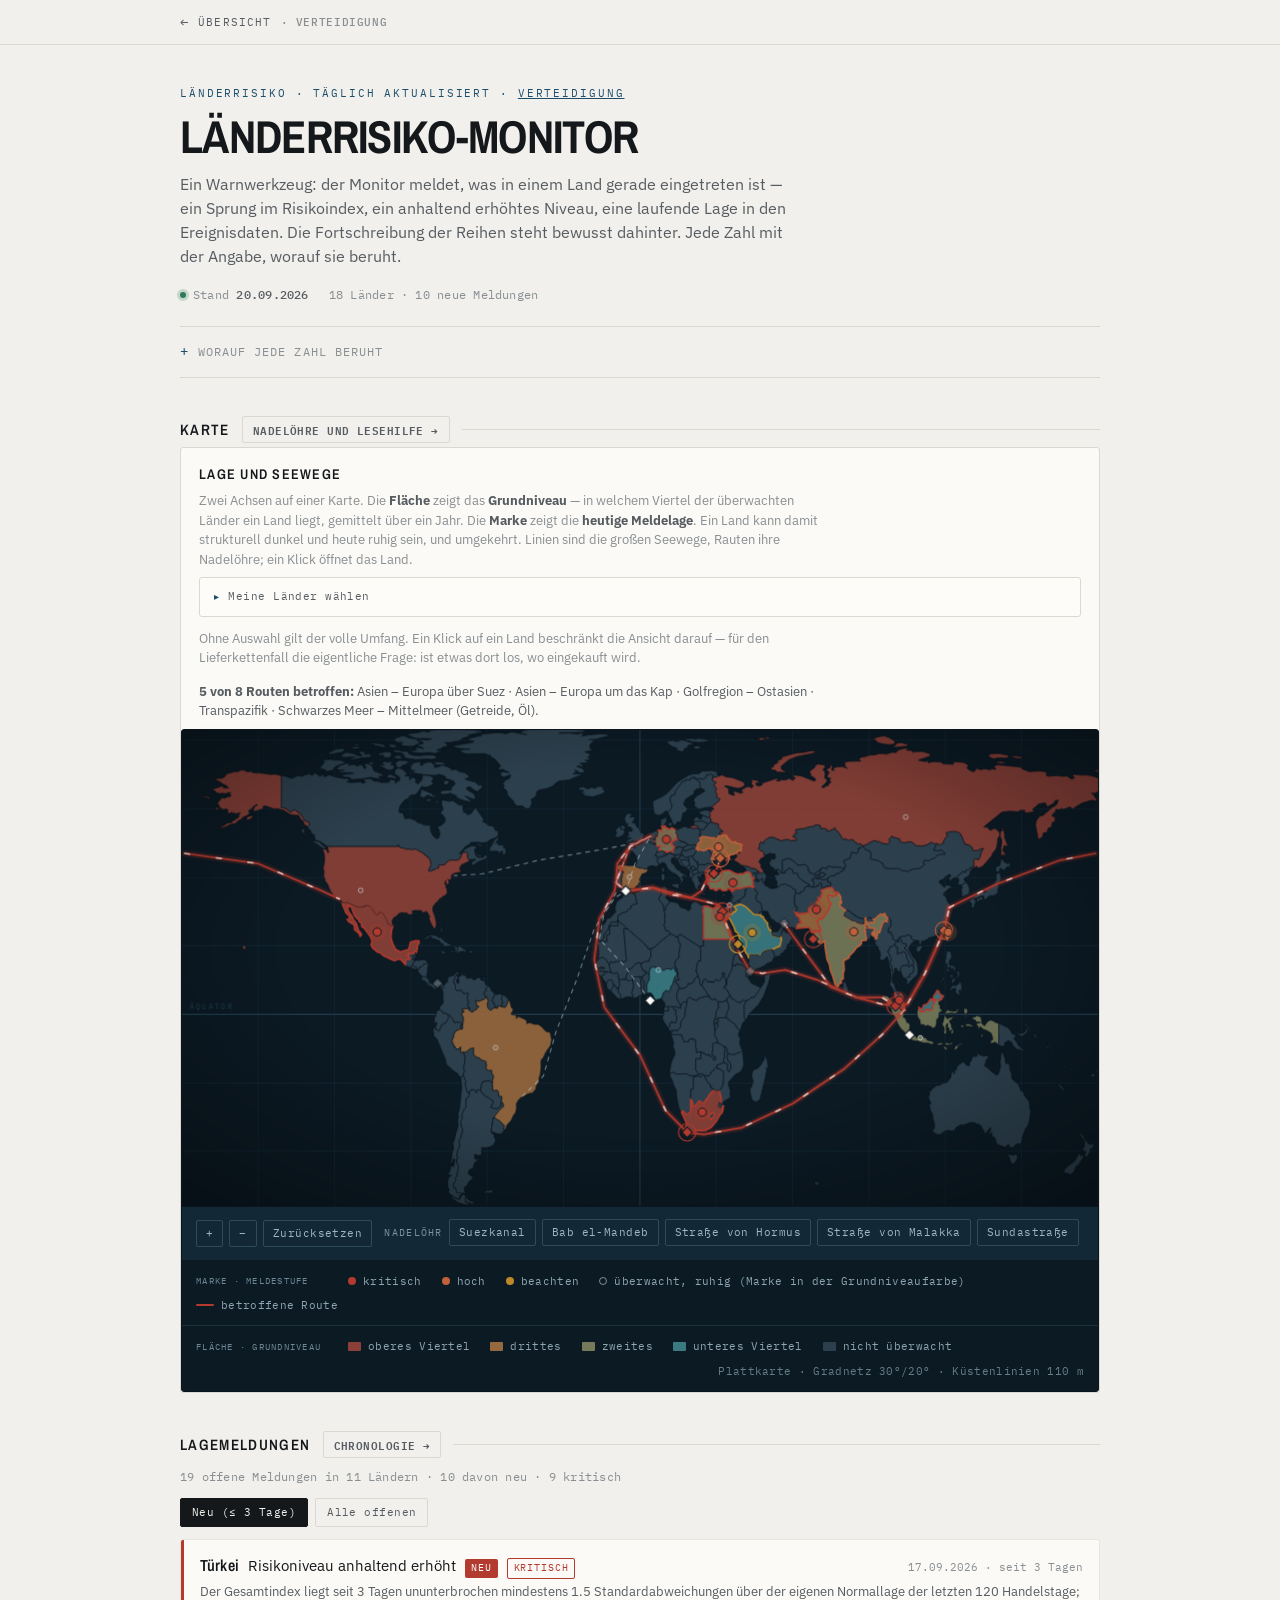
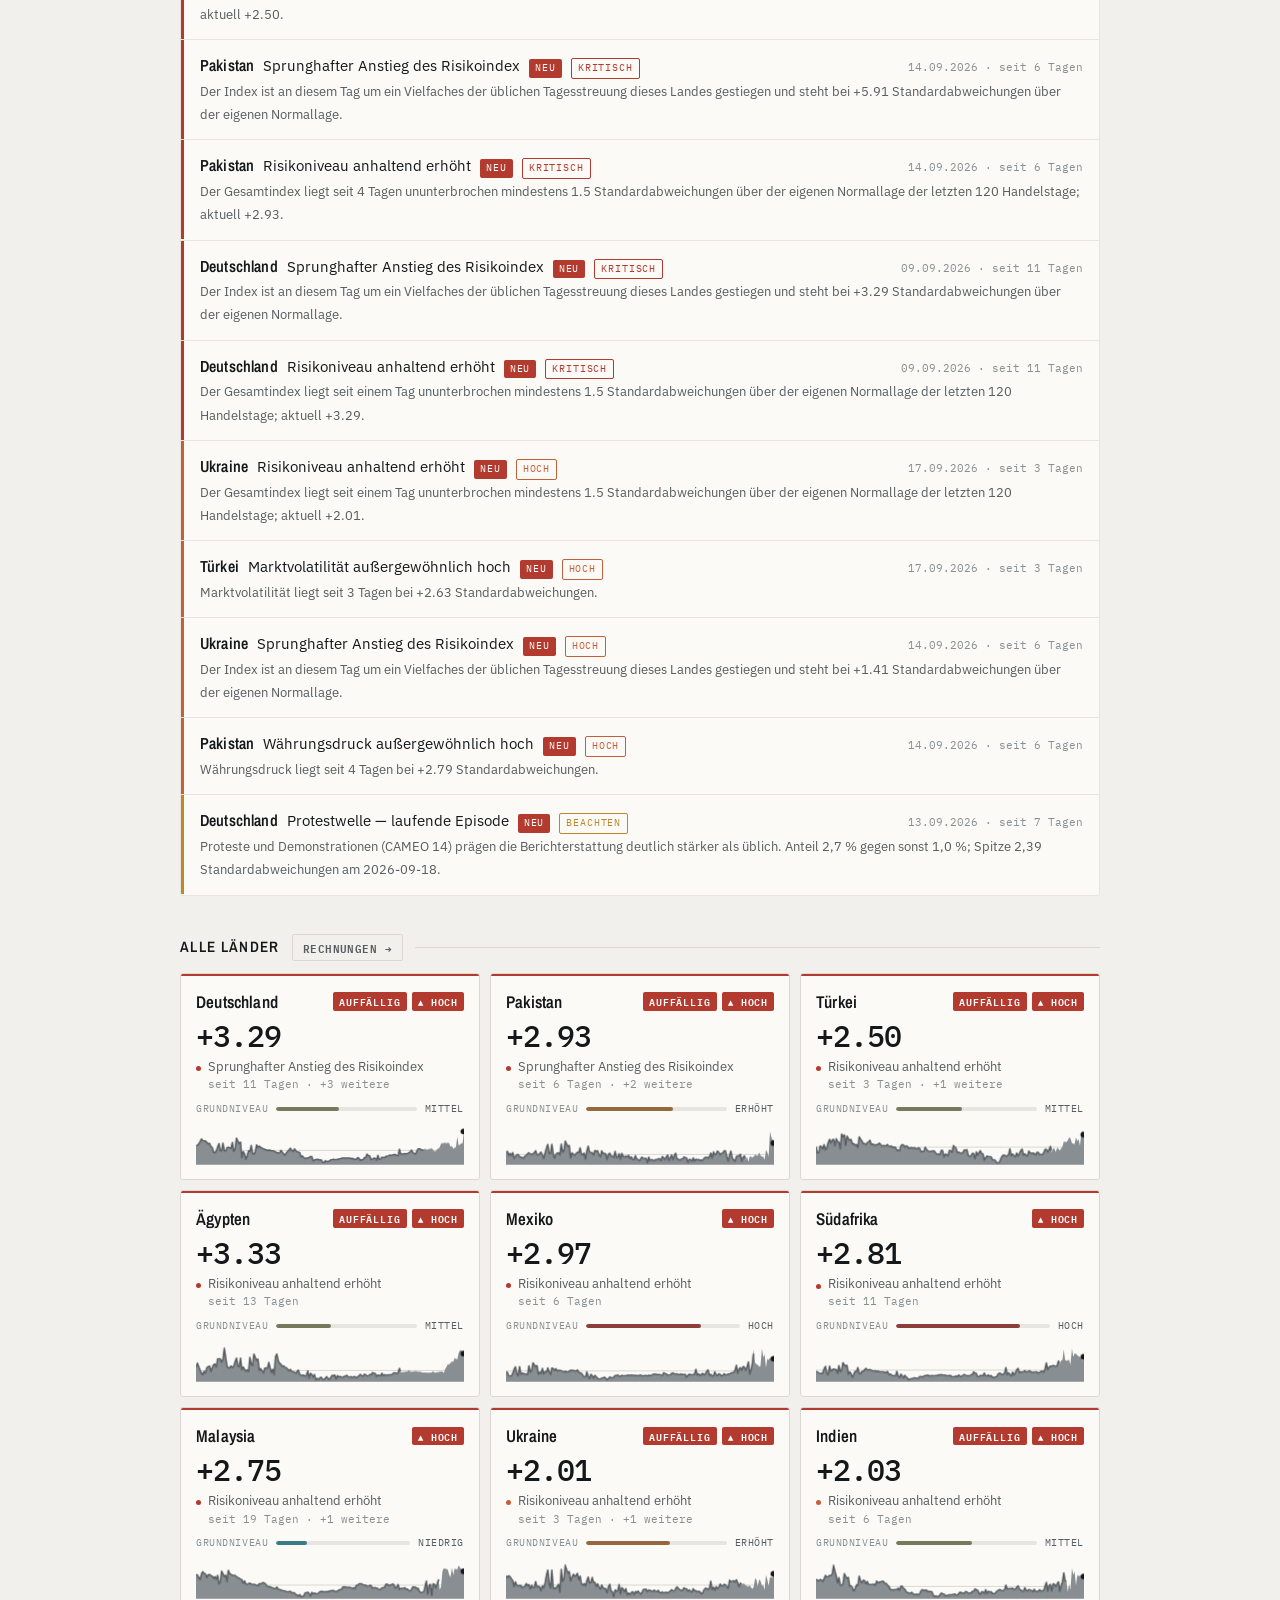
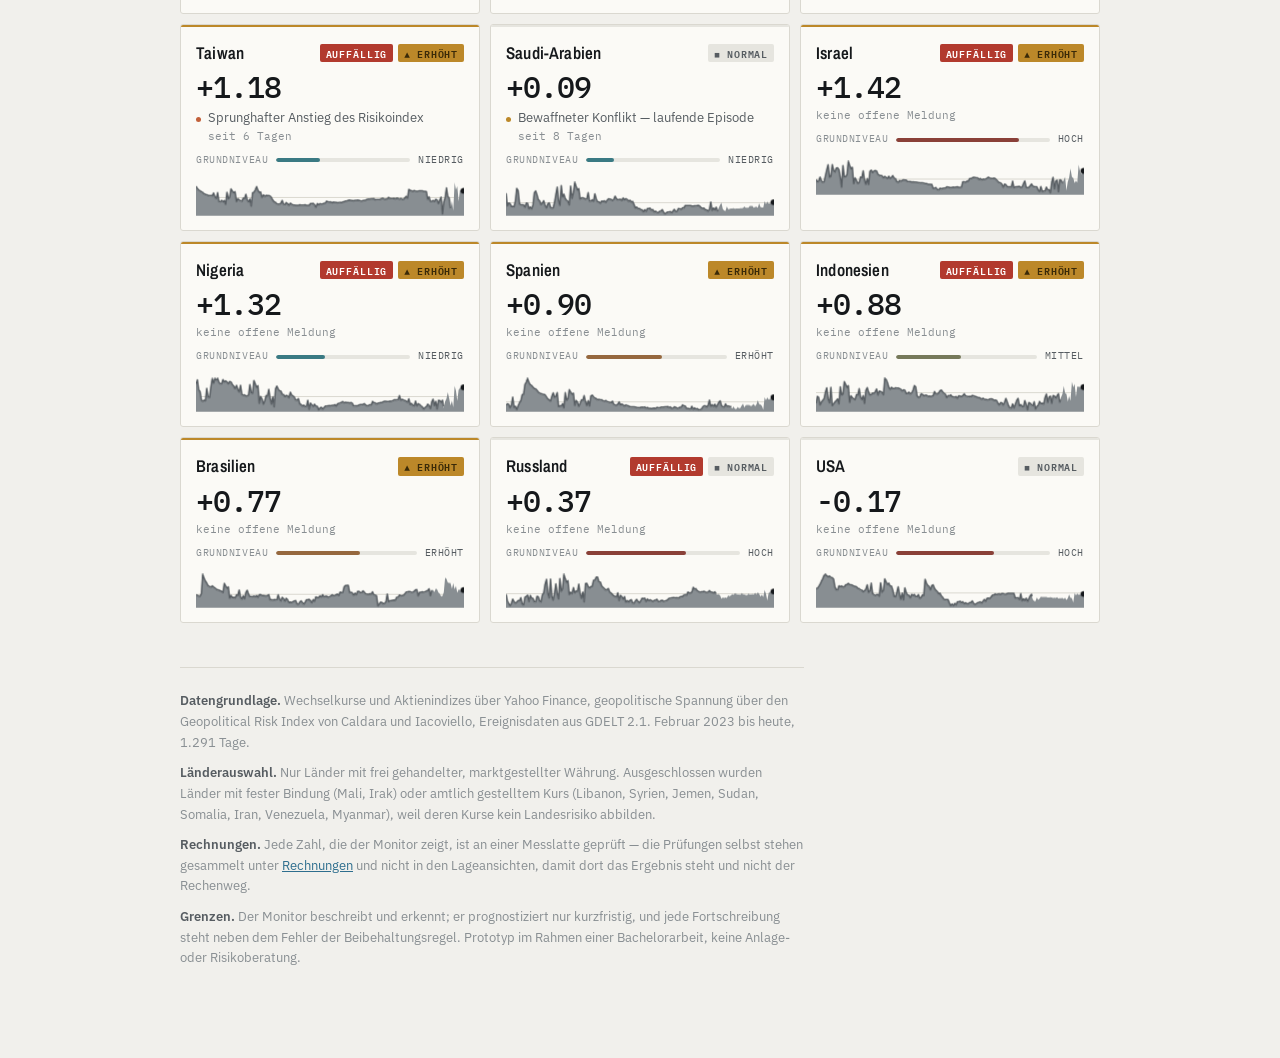
==== commit 6dd18e94: "Uebersichtsseite, mobile Ueberarbeitung, Motion-Fix" ====
--- a/docs/index.html
+++ b/docs/index.html
@@ -377,7 +377,7 @@
 .cstatgruppe{display:flex;gap:5px;align-items:center;flex-wrap:wrap;justify-content:flex-end}
 
 /* ---------- Länderseite ---------- */
-.navbar{position:sticky;top:0;z-index:10;background:color-mix(in srgb,var(--bg) 88%,transparent);
+.navbar{position:sticky;top:var(--rueck-h);z-index:10;background:color-mix(in srgb,var(--bg) 88%,transparent);
   backdrop-filter:blur(8px);border-bottom:1px solid var(--line);display:flex;align-items:center;
   gap:12px;padding:12px 0;margin:0 0 20px}
 .back{background:var(--card);border:1px solid var(--line);color:var(--ink);font:inherit;font-size:13.5px;
@@ -494,9 +494,56 @@
 @media (max-width:780px){ .kbar{flex-wrap:wrap} .kpi3{grid-template-columns:1fr 1fr} .lrow{grid-template-columns:1fr;gap:8px} }
 @media (max-width:520px){ .heroval{font-size:42px} .kpis,.kpi3{grid-template-columns:1fr}
   h2{margin-top:30px} .mldzeit{margin-left:0} }
+
+/* =========================================================================
+   RUECKWEG
+   Der QR-Code der Praesentation fuehrt auf die Uebersichtsseite der
+   Verteidigung; von hier muss sie in jeder Ansicht und an jeder Scrollposition
+   erreichbar bleiben. Ein Streifen in den Tokens des Monitors, nicht in denen
+   der Verteidigungsseiten -- der Monitor bleibt der Monitor.
+   ========================================================================= */
+:root{ --rueck-h:44px; }
+.rueckweg{position:sticky;top:0;z-index:40;background:var(--bg);
+  border-bottom:1px solid var(--line)}
+.rueckweg a{display:flex;align-items:center;gap:9px;min-height:var(--rueck-h);
+  max-width:960px;margin:0 auto;padding-inline:20px;text-decoration:none;
+  font-family:var(--mono);font-size:10.5px;letter-spacing:.11em;text-transform:uppercase;
+  color:var(--ink2)}
+.rueckweg a:hover{color:var(--acc)}
+.rueckweg i{font-style:normal;font-size:14px;line-height:1}
+.rueckweg b{font-weight:500;color:var(--ink3);letter-spacing:.06em}
+
+/* ---------- schmale Geraete ---------- */
+@media (max-width:420px){
+  .wrap{padding-inline:16px}
+  .kartenband{margin:0 -16px}
+  .rueckweg a{padding-inline:16px}
+  .grid{grid-template-columns:minmax(0,1fr)}
+  .stand{gap:6px 14px}
+  .sbrief{gap:6px 14px}
+  .kartenfuss{padding:10px 12px}
+  .secthead{padding:14px 14px 0}
+  .sectnote{padding:6px 14px 0}
+  .krise{padding:13px 14px}
+  .news{padding:2px 14px 16px}
+  .lrow{padding:14px 14px}
+  .kbox{padding:12px 13px}
+  .hero{padding:18px 16px}
+  .scroll{-webkit-overflow-scrolling:touch}
+  .navbar{flex-wrap:wrap;gap:8px}
+  .navstat{margin-left:0}
+  /* Tippziele: Finger brauchen 44px, nicht 27. */
+  .fbtn,.tblbtn{min-height:44px;min-width:44px;padding-block:10px;
+    display:inline-flex;align-items:center;justify-content:center}
+  .scroll .fbtn,.filterzeile .fbtn{margin-block:2px}
+  summary{min-height:44px;display:flex;align-items:center}
+}
 </style>
 </head>
 <body>
+<div class="rueckweg">
+  <a href="verteidigung/index.html"><i>&#8592;</i> &#220;bersicht <b>&#183; Verteidigung</b></a>
+</div>
 
 
 <div class="wrap">
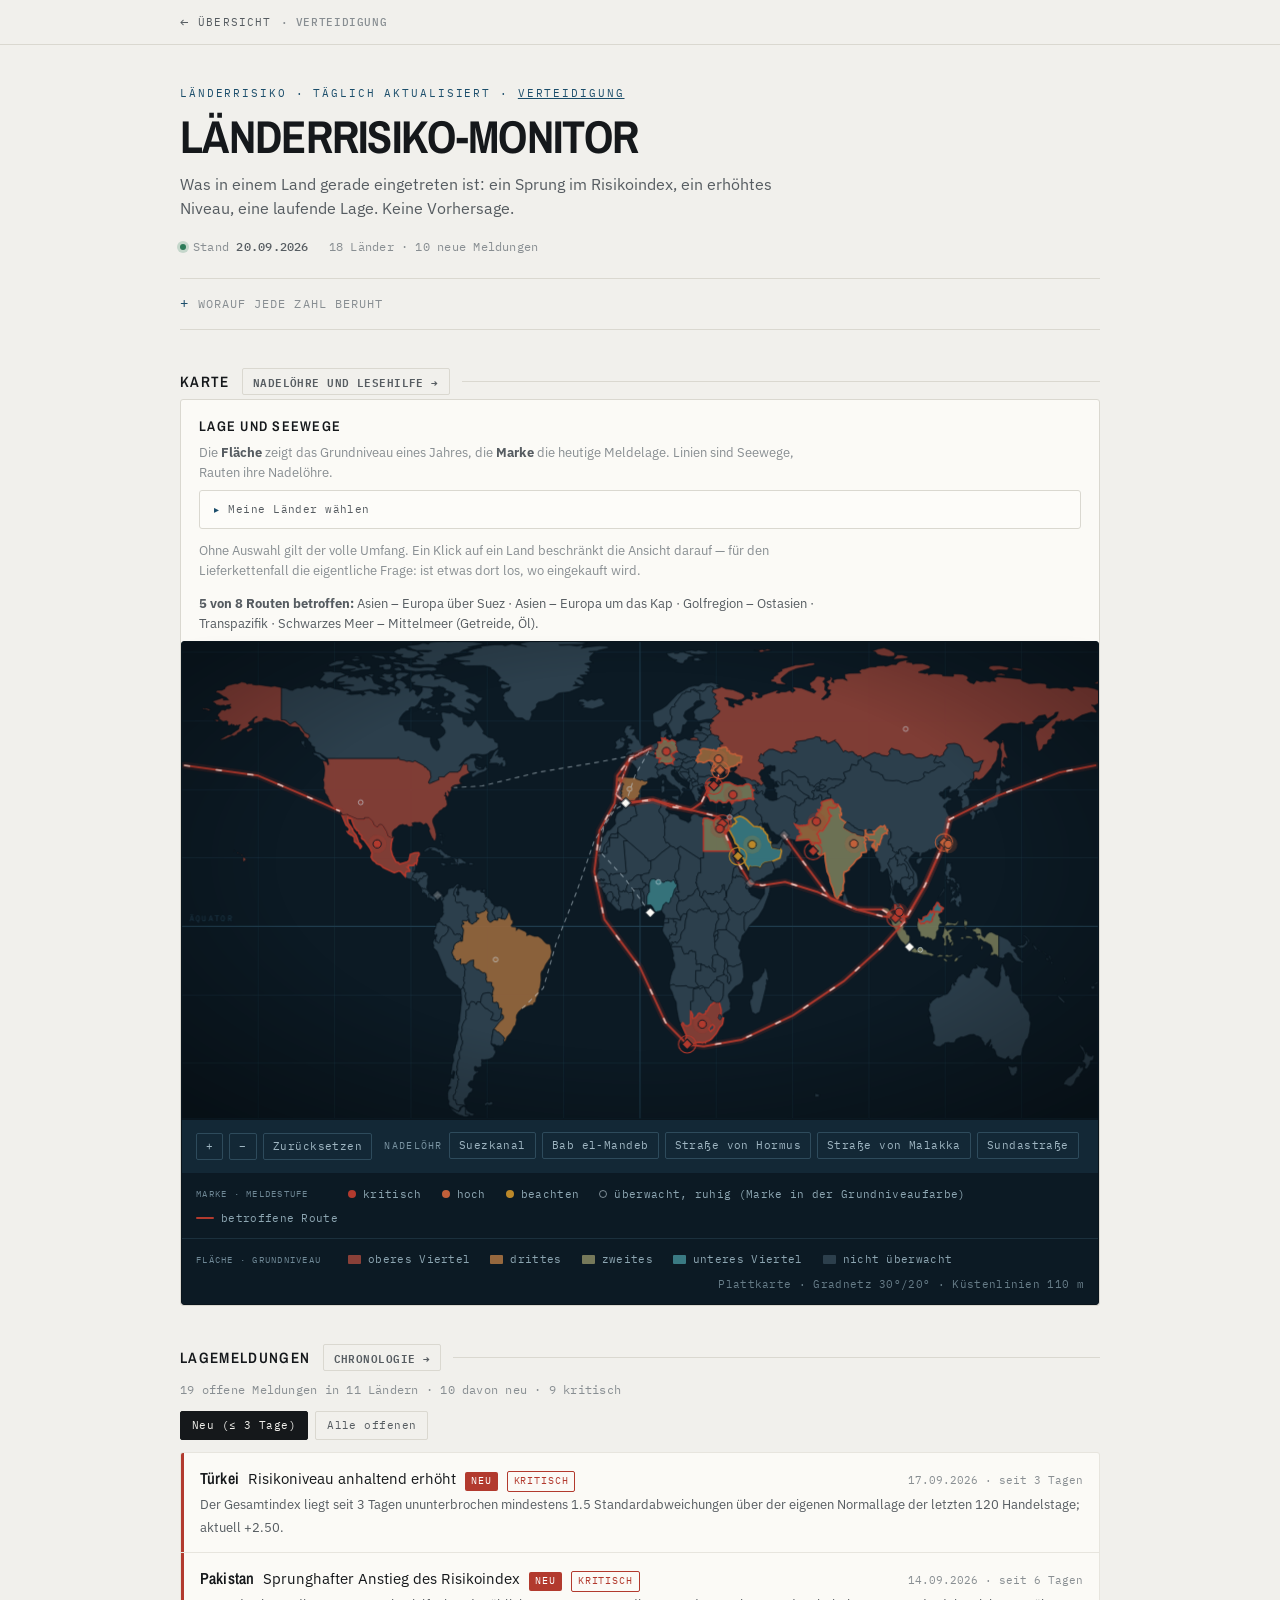
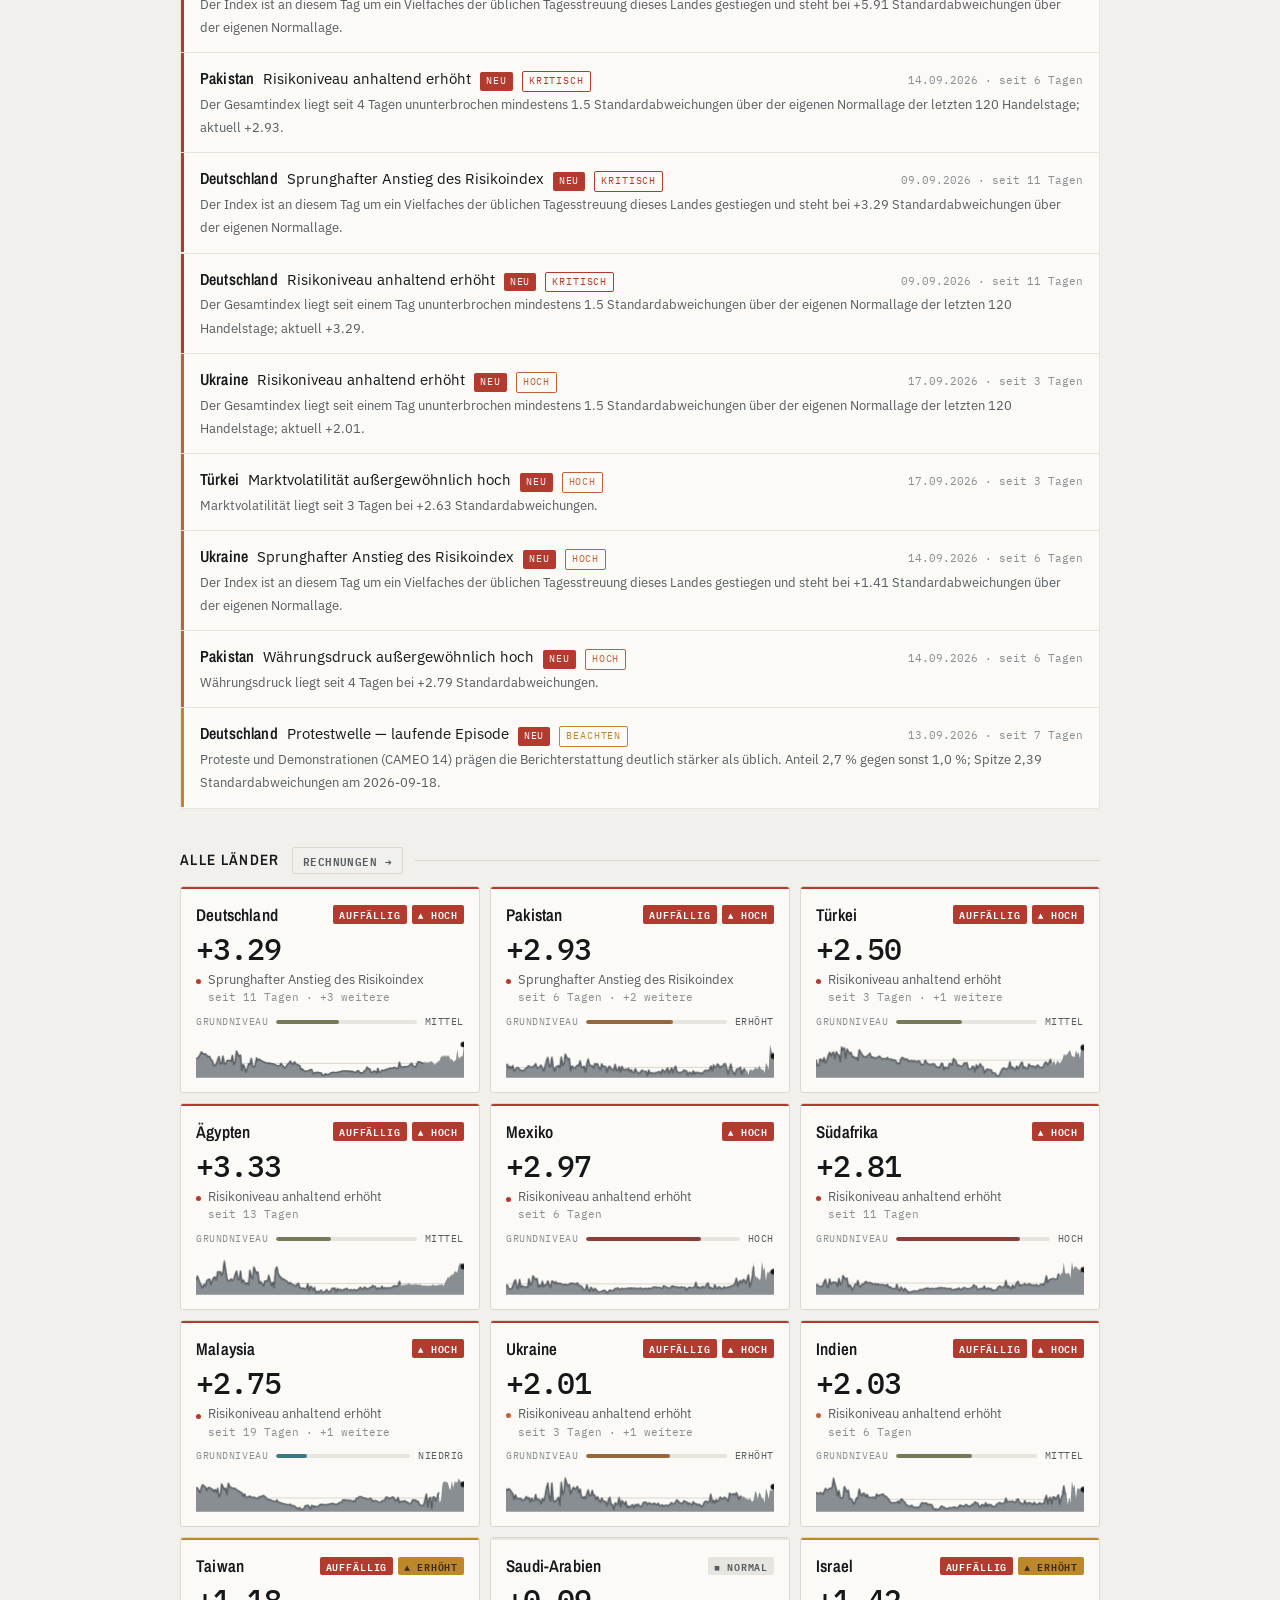
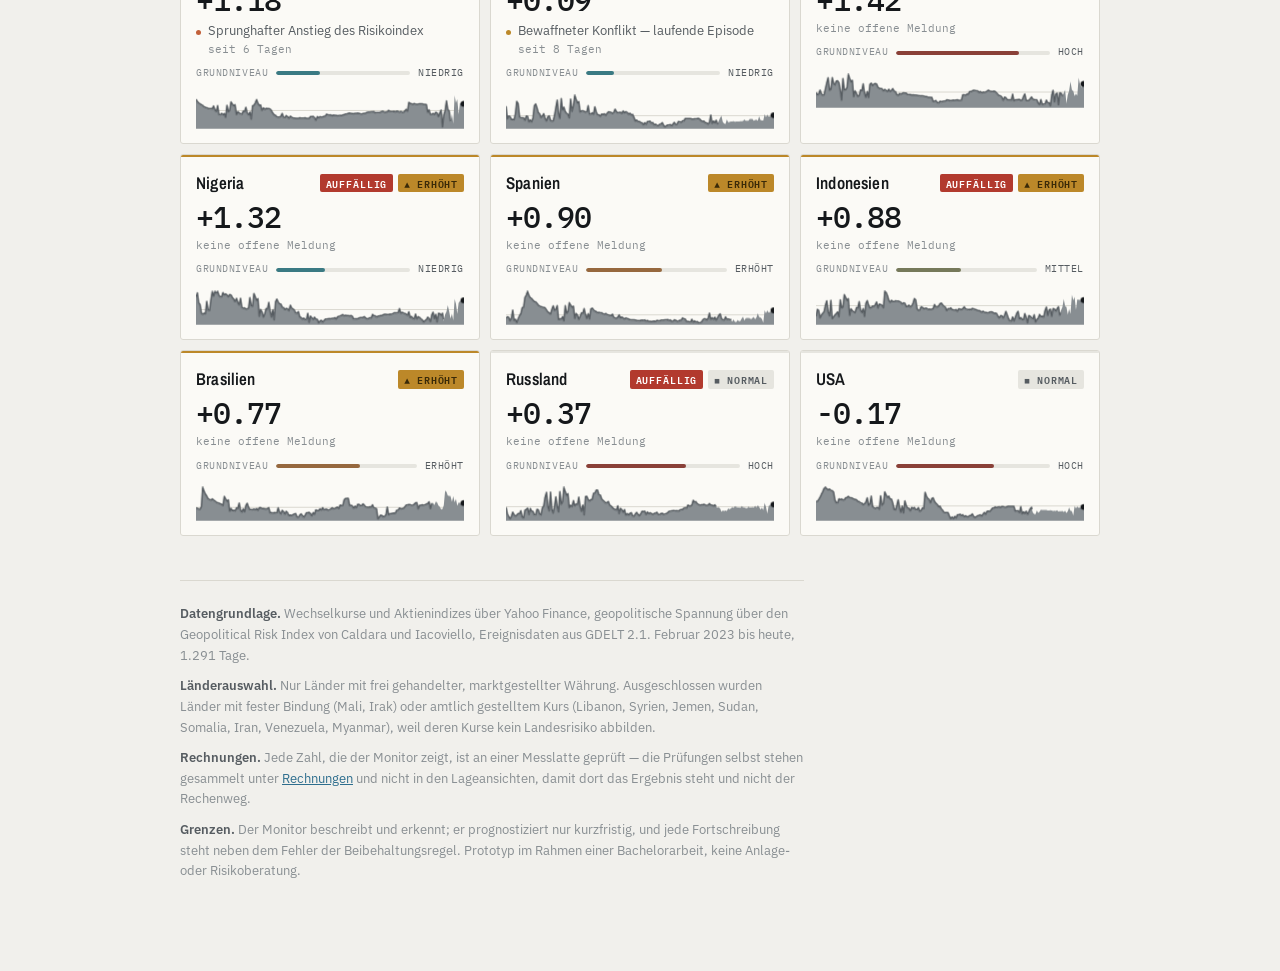
==== commit 81164fe4: "Karte mobil, Szene 04 neu, weniger Text" ====
--- a/docs/index.html
+++ b/docs/index.html
@@ -538,6 +538,28 @@
   .scroll .fbtn,.filterzeile .fbtn{margin-block:2px}
   summary{min-height:44px;display:flex;align-items:center}
 }
+
+/* ===== Handy: Kartenfuss, Bedienleiste, Nadeloehr-Tabelle ===== */
+@media (max-width:560px){
+  .kartenfuss{display:grid;grid-template-columns:minmax(0,1fr);gap:7px;
+    padding:11px 16px;font-size:10px;white-space:normal}
+  .kartenfuss > *{min-width:0}
+  .kartenfuss .lg{display:inline-flex;flex-wrap:wrap;align-items:center}
+  .klegtitel{display:block}
+  .kartenfuss span{white-space:normal;overflow-wrap:anywhere}
+  .kbar{flex-wrap:wrap;row-gap:6px}
+  .ksprungliste{display:flex;flex-wrap:nowrap;overflow-x:auto;max-width:100%;
+    gap:6px;-webkit-overflow-scrolling:touch;scrollbar-width:none}
+  .ksprungliste::-webkit-scrollbar{display:none}
+  .nadeltab{overflow:visible;padding:0 16px 12px !important}
+  .nadeltab table,.nadeltab tbody,.nadeltab tr,.nadeltab td{display:block;width:auto}
+  .nadeltab thead{position:absolute;width:1px;height:1px;overflow:hidden;clip:rect(0 0 0 0)}
+  .nadeltab tr{padding:11px 0;border-bottom:1px solid var(--linie)}
+  .nadeltab td{padding:1px 0;text-align:left !important;white-space:normal}
+  .nadeltab td:first-child{font-size:14px;color:var(--ink);margin-bottom:3px}
+  .nadeltab td:nth-child(2):before{content:"Anrainer: ";color:var(--ink3)}
+  .nadeltab td:nth-child(4):before{content:"Woraus: ";color:var(--ink3)}
+}
 </style>
 </head>
 <body>
@@ -552,7 +574,7 @@
   <header>
     <p class="eyebrow">Länderrisiko · täglich aktualisiert · <a href="verteidigung/index.html" style="color:inherit">Verteidigung</a></p>
     <h1>Länderrisiko-Monitor</h1>
-    <p class="sub">Ein Warnwerkzeug: der Monitor meldet, was in einem Land gerade eingetreten ist — ein Sprung im Risikoindex, ein anhaltend erhöhtes Niveau, eine laufende Lage in den Ereignisdaten. Die Fortschreibung der Reihen steht bewusst dahinter. Jede Zahl mit der Angabe, worauf sie beruht.</p>
+    <p class="sub">Was in einem Land gerade eingetreten ist: ein Sprung im Risikoindex, ein erhöhtes Niveau, eine laufende Lage. Keine Vorhersage.</p>
     <div class="stand"><span><span class="dot"></span>Stand <b id="stand"></b></span><span id="anzahl"></span></div>
   </header>
 
@@ -1291,12 +1313,9 @@
         : '<div class="gross" style="color:var(--ink3)">—</div>'+
           '<div class="hdelta">noch nicht berechenbar</div>')+
     '</div>'+
-    '<p class="heronote">Links die schnelle Achse: Abweichung vom eigenen Normalzustand der '+
-      'letzten 120 Handelstage, in Standardabweichungen. Rechts die langsame: das Grundniveau '+
-      'gegenüber den anderen überwachten Ländern, gemittelt über ein Jahr. Beides beschreibend, '+
-      'keine Vorhersage.</p>'+
-    (datenStand(L)? '<p class="heronote datenz">Datenstand: '+datenStand(L)+'. '+
-      'Der Wert links gilt für den letzten Tag, an dem alle vorhandenen Bausteine belegt waren.</p>':'')+
+    '<p class="heronote">Links: Abweichung vom eigenen Normalzustand der letzten 120 '+
+      'Handelstage. Rechts: das Grundniveau im Ländervergleich. Keine Vorhersage.</p>'+
+    (datenStand(L)? '<p class="heronote datenz">Datenstand: '+datenStand(L)+'.</p>':'')+
     '<details class="gauf"><summary>Woraus das Grundniveau kommt</summary>'+
       grundAufschluesselung(code)+'</details>'+
   '</div>';
@@ -1330,8 +1349,7 @@
 
     '<div class="sect"><div class="secthead"><h3 class="secttitle">Verlauf nach Kategorie</h3>'+
       '<button class="tblbtn" id="tbtn">Tabelle</button></div>'+
-      '<p class="sectnote">Alle Kurven als z-Werte in Standardabweichungen, dadurch '+
-      'untereinander vergleichbar. Die Namen stehen am rechten Ende der jeweiligen Kurve.</p>'+
+      '<p class="sectnote">Alle Kurven als z-Werte, dadurch vergleichbar.</p>'+
       '<div class="vizwrap"><div class="legend">'+
       '<span class="lg"><span class="lgm" style="background:var(--ink)"></span>Gesamtrisiko</span>'+
       kats.map(k=>'<span class="lg"><span class="lgm" style="background:'+KAT[k].c+'"></span>'+KAT[k].n+'</span>').join("")+
@@ -1425,8 +1443,7 @@
   vH.innerHTML='<div class="navbar"><button class="back" id="zurueck2">‹ Alle Länder</button>'+
     '<span class="navtitle">Auffälligkeiten</span></div>'+
     '<div class="sect"><div class="secthead"><h3 class="secttitle">Chronologie</h3></div>'+
-    '<p class="sectnote">Tage, an denen ein Land ungewöhnlich stark nach oben von seinem Normalzustand abwich — '+
-    'durch eine Bewegung über dem 2,5-fachen der üblichen Streuung oder ein Niveau über +1,5. Antippen öffnet das Land.</p>'+
+    '<p class="sectnote">Tage mit ungewöhnlich starker Abweichung nach oben. Antippen öffnet das Land.</p>'+
     '<div class="news">'+inhalt+'</div></div>';
   document.getElementById("zurueck2").onclick=()=>{location.hash="#/";};
 }
@@ -1661,7 +1678,7 @@
       (MEINE.size&&nadelMeins(n)?'<b>'+n.name+'</b>':n.name)+'</td><td>'+(anr||"—")+'</td>'+
       '<td style="color:'+farbe+'">'+text+'</td><td style="text-align:left">'+grund+'</td></tr>';
   };
-  return '<div class="scroll" style="padding:0 17px 12px;max-height:none"><table><thead><tr>'+
+  return '<div class="scroll nadeltab" style="padding:0 17px 12px;max-height:none"><table><thead><tr>'+
     '<th>Nadelöhr</th><th>Anrainer im Monitor</th><th>Status</th>'+
     '<th style="text-align:left">Woraus</th></tr></thead><tbody>'+
     [...NADELOEHRE].sort((a,b)=>(nadelMeins(b)-nadelMeins(a))).map(zeile).join("")+
@@ -1779,11 +1796,8 @@
 
 function karteAbschnitt(){
   return '<div class="sect"><div class="secthead"><h3 class="secttitle">Lage und Seewege</h3></div>'+
-      '<p class="sectnote">Zwei Achsen auf einer Karte. Die <b>Fläche</b> zeigt das '+
-      '<b>Grundniveau</b> — in welchem Viertel der überwachten Länder ein Land liegt, gemittelt '+
-      'über ein Jahr. Die <b>Marke</b> zeigt die <b>heutige Meldelage</b>. Ein Land '+
-      'kann damit strukturell dunkel und heute ruhig sein, und umgekehrt. Linien sind die großen '+
-      'Seewege, Rauten ihre Nadelöhre; ein Klick öffnet das Land.</p>'+
+      '<p class="sectnote">Die <b>Fläche</b> zeigt das Grundniveau eines Jahres, die <b>Marke</b> '+
+      'die heutige Meldelage. Linien sind Seewege, Rauten ihre Nadelöhre.</p>'+
       auswahlChips("kawahl")+
       routenSatz()+
       '<div class="kartenband"><div class="kartenrahmen">'+
@@ -1843,9 +1857,7 @@
     
 
     '<div class="sect"><div class="secthead"><h3 class="secttitle">Nadelöhre</h3></div>'+
-      '<p class="sectnote">Ein Nadelöhr gilt als betroffen, wenn eines seiner Anrainerländer im '+
-      'Monitor liegt und dort eine Meldung offen ist. Die letzte Spalte nennt die Meldung, auf der '+
-      'das beruht.</p>'+
+      '<p class="sectnote">Betroffen, wenn ein Anrainerland im Monitor eine offene Meldung hat.</p>'+
       nadelTabelle()+'</div>'+
 
     '<div class="sect"><div class="secthead"><h3 class="secttitle">Was diese Karte sagt — und was nicht</h3></div>'+
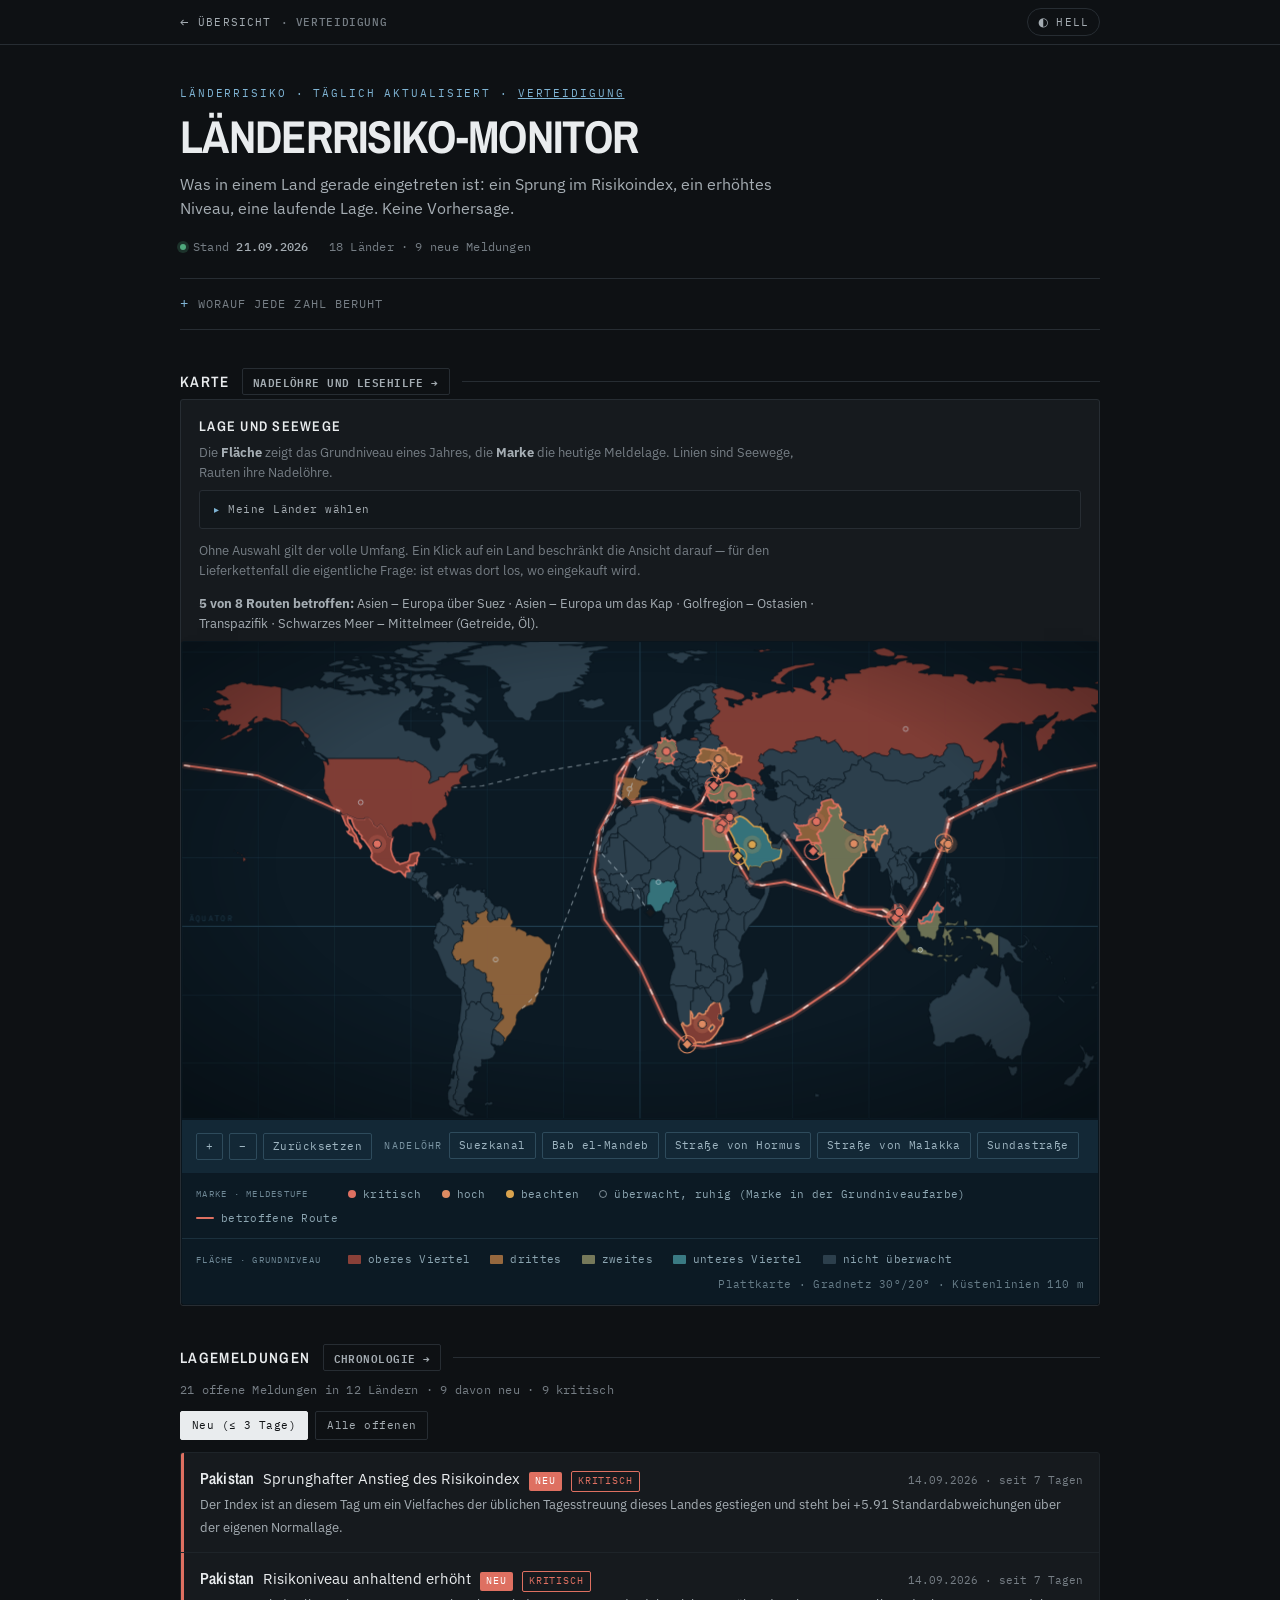
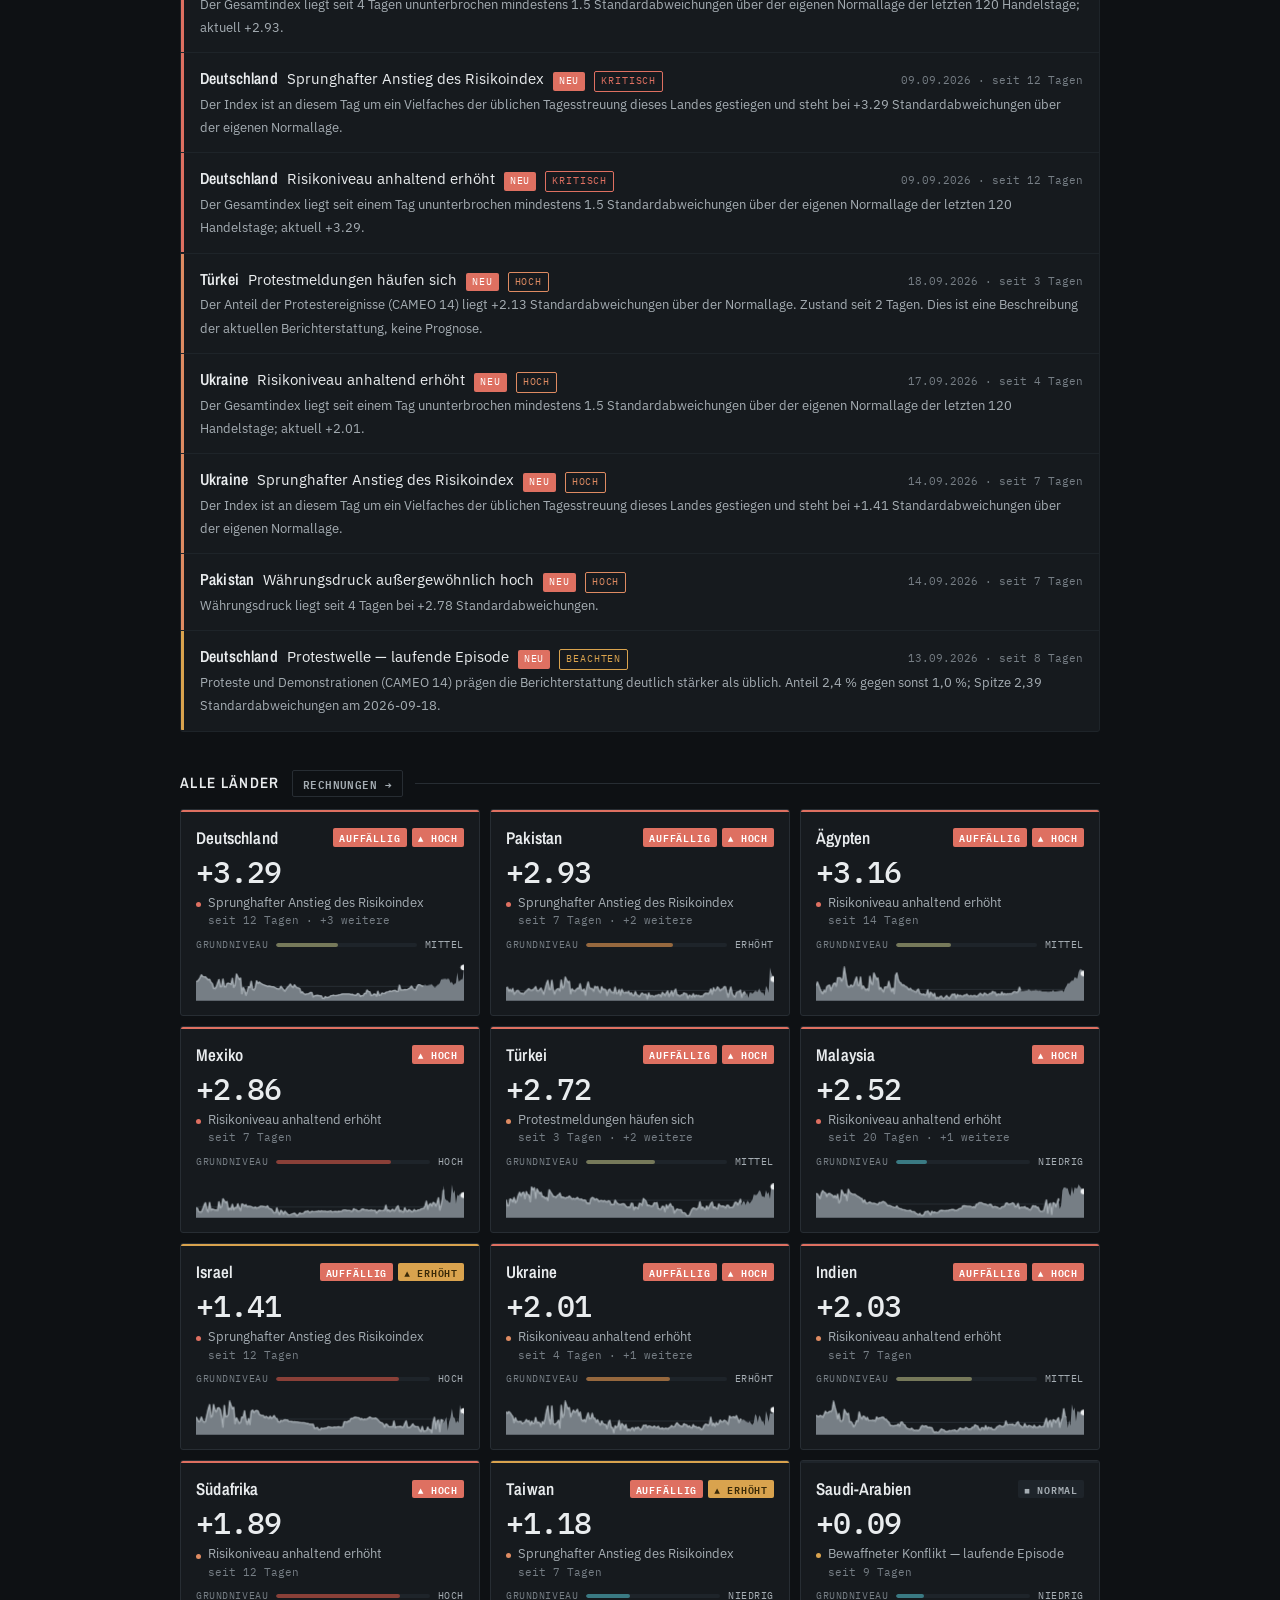
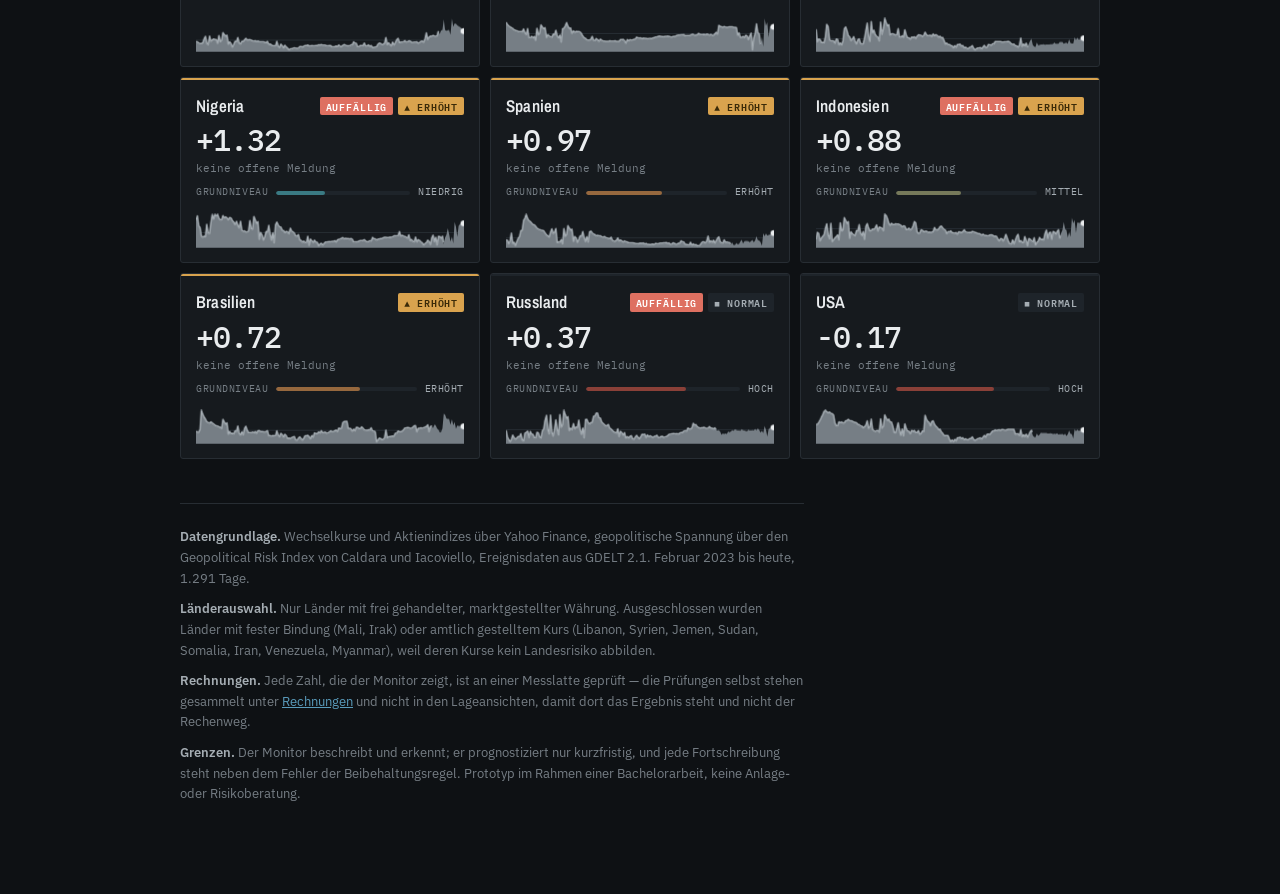
==== commit f7fd9edf: "monitor: dark by default with a switch; how-it-works: headline no longer clipped" ====
--- a/docs/index.html
+++ b/docs/index.html
@@ -4,7 +4,11 @@
 <meta charset="utf-8">
 <meta name="viewport" content="width=device-width,initial-scale=1">
 <meta name="description" content="Tagesaktuelles Länderrisiko aus Währungsdruck, Marktvolatilität und geopolitischer Spannung.">
-<meta name="color-scheme" content="light dark">
+<meta name="color-scheme" content="dark light">
+<script>/* Dunkel ist die Vorgabe; die Wahl des Besuchers geht vor und wird vor dem ersten
+   Anstrich gesetzt, damit es nicht kurz aufblitzt. */
+(function(){var t=null;try{t=localStorage.getItem("lrm-theme")}catch(e){}
+document.documentElement.setAttribute("data-theme",t==="light"?"light":"dark");})();</script>
 <title>Länderrisiko-Monitor</title>
 <meta name="description" content="Tagesaktuelles Länderrisiko: Lagemeldungen, Seewege und Nadelöhre für 17 Länder.">
 <link rel="preconnect" href="https://fonts.gstatic.com" crossorigin>
@@ -57,7 +61,8 @@
   --shadow:0 1px 1px rgba(0,0,0,.5), 0 10px 26px -16px rgba(0,0,0,.8);
 }
 *{box-sizing:border-box}
-html{color-scheme:light dark}
+html{color-scheme:dark}
+:root[data-theme="light"]{color-scheme:light}
 body{background:var(--bg);color:var(--ink);font-family:var(--sans);font-size:15px;
   line-height:1.55;margin:0;-webkit-font-smoothing:antialiased;font-variant-numeric:tabular-nums}
 .wrap{max-width:960px;margin:0 auto;padding-inline:20px;padding-block:0 80px}
@@ -505,10 +510,18 @@
 :root{ --rueck-h:44px; }
 .rueckweg{position:sticky;top:0;z-index:40;background:var(--bg);
   border-bottom:1px solid var(--line)}
+.rueckweg-innen{display:flex;align-items:center;gap:12px;
+  max-width:960px;margin:0 auto;padding-inline:20px}
 .rueckweg a{display:flex;align-items:center;gap:9px;min-height:var(--rueck-h);
-  max-width:960px;margin:0 auto;padding-inline:20px;text-decoration:none;
+  text-decoration:none;
   font-family:var(--mono);font-size:10.5px;letter-spacing:.11em;text-transform:uppercase;
   color:var(--ink2)}
+.themeknopf{margin-left:auto;display:inline-flex;align-items:center;gap:7px;
+  min-height:28px;padding:0 10px;border:1px solid var(--line);border-radius:999px;
+  background:transparent;color:var(--ink2);cursor:pointer;
+  font-family:var(--mono);font-size:10.5px;letter-spacing:.11em;text-transform:uppercase}
+.themeknopf:hover{color:var(--acc);border-color:var(--acc)}
+.themeknopf .tk-i{font-size:12px;line-height:1}
 .rueckweg a:hover{color:var(--acc)}
 .rueckweg i{font-style:normal;font-size:14px;line-height:1}
 .rueckweg b{font-weight:500;color:var(--ink3);letter-spacing:.06em}
@@ -517,7 +530,8 @@
 @media (max-width:420px){
   .wrap{padding-inline:16px}
   .kartenband{margin:0 -16px}
-  .rueckweg a{padding-inline:16px}
+  .rueckweg-innen{padding-inline:16px}
+  .themeknopf{min-height:44px}
   .grid{grid-template-columns:minmax(0,1fr)}
   .stand{gap:6px 14px}
   .sbrief{gap:6px 14px}
@@ -564,7 +578,12 @@
 </head>
 <body>
 <div class="rueckweg">
-  <a href="verteidigung/index.html"><i>&#8592;</i> &#220;bersicht <b>&#183; Verteidigung</b></a>
+  <div class="rueckweg-innen">
+    <a href="verteidigung/index.html"><i>&#8592;</i> &#220;bersicht <b>&#183; Verteidigung</b></a>
+    <button type="button" class="themeknopf" id="themeknopf">
+      <span class="tk-i" aria-hidden="true">&#9680;</span><span class="tk-t">Hell</span>
+    </button>
+  </div>
 </div>
 
 
@@ -2124,7 +2143,8 @@
     'für die es ihn gibt: ein Land konnte bei −0,76 stehen, während der Anteil seiner '+
     'Zwangsereignisse 2,19 Standardabweichungen über der Normallage lag. Die Trennung ist im Code '+
     'durchgezogen: Ereignismerkmale gehen in den Zustand ein und bleiben aus der Fortschreibung '+
-    'heraus.</p></footer>';
+    'heraus.</p>'+
+      '<p class="sig" style="margin-top:14px;opacity:.7">Marc Oliver Schaefer · Matrikelnummer 5791307 · WIMBIT23B · DHBW Mannheim</p></footer>';
 
   document.getElementById("zurueck3").onclick=()=>{location.hash="#/";};
 }
@@ -2215,5 +2235,25 @@
 })();
 </script>
 
+<script>
+/* Heller oder dunkler Anstrich. Die Wahl bleibt im Browser des Besuchers stehen. */
+(function(){
+  var r=document.documentElement, b=document.getElementById("themeknopf");
+  if(!b) return;
+  function anschreiben(){
+    var dunkel = r.getAttribute("data-theme") !== "light";
+    b.querySelector(".tk-t").textContent = dunkel ? "Hell" : "Dunkel";
+    b.setAttribute("aria-label", dunkel ? "Zu heller Darstellung wechseln"
+                                        : "Zu dunkler Darstellung wechseln");
+  }
+  anschreiben();
+  b.addEventListener("click",function(){
+    var neu = r.getAttribute("data-theme")==="light" ? "dark" : "light";
+    r.setAttribute("data-theme",neu);
+    try{ localStorage.setItem("lrm-theme",neu); }catch(e){}
+    anschreiben();
+  });
+})();
+</script>
 </body>
 </html>
